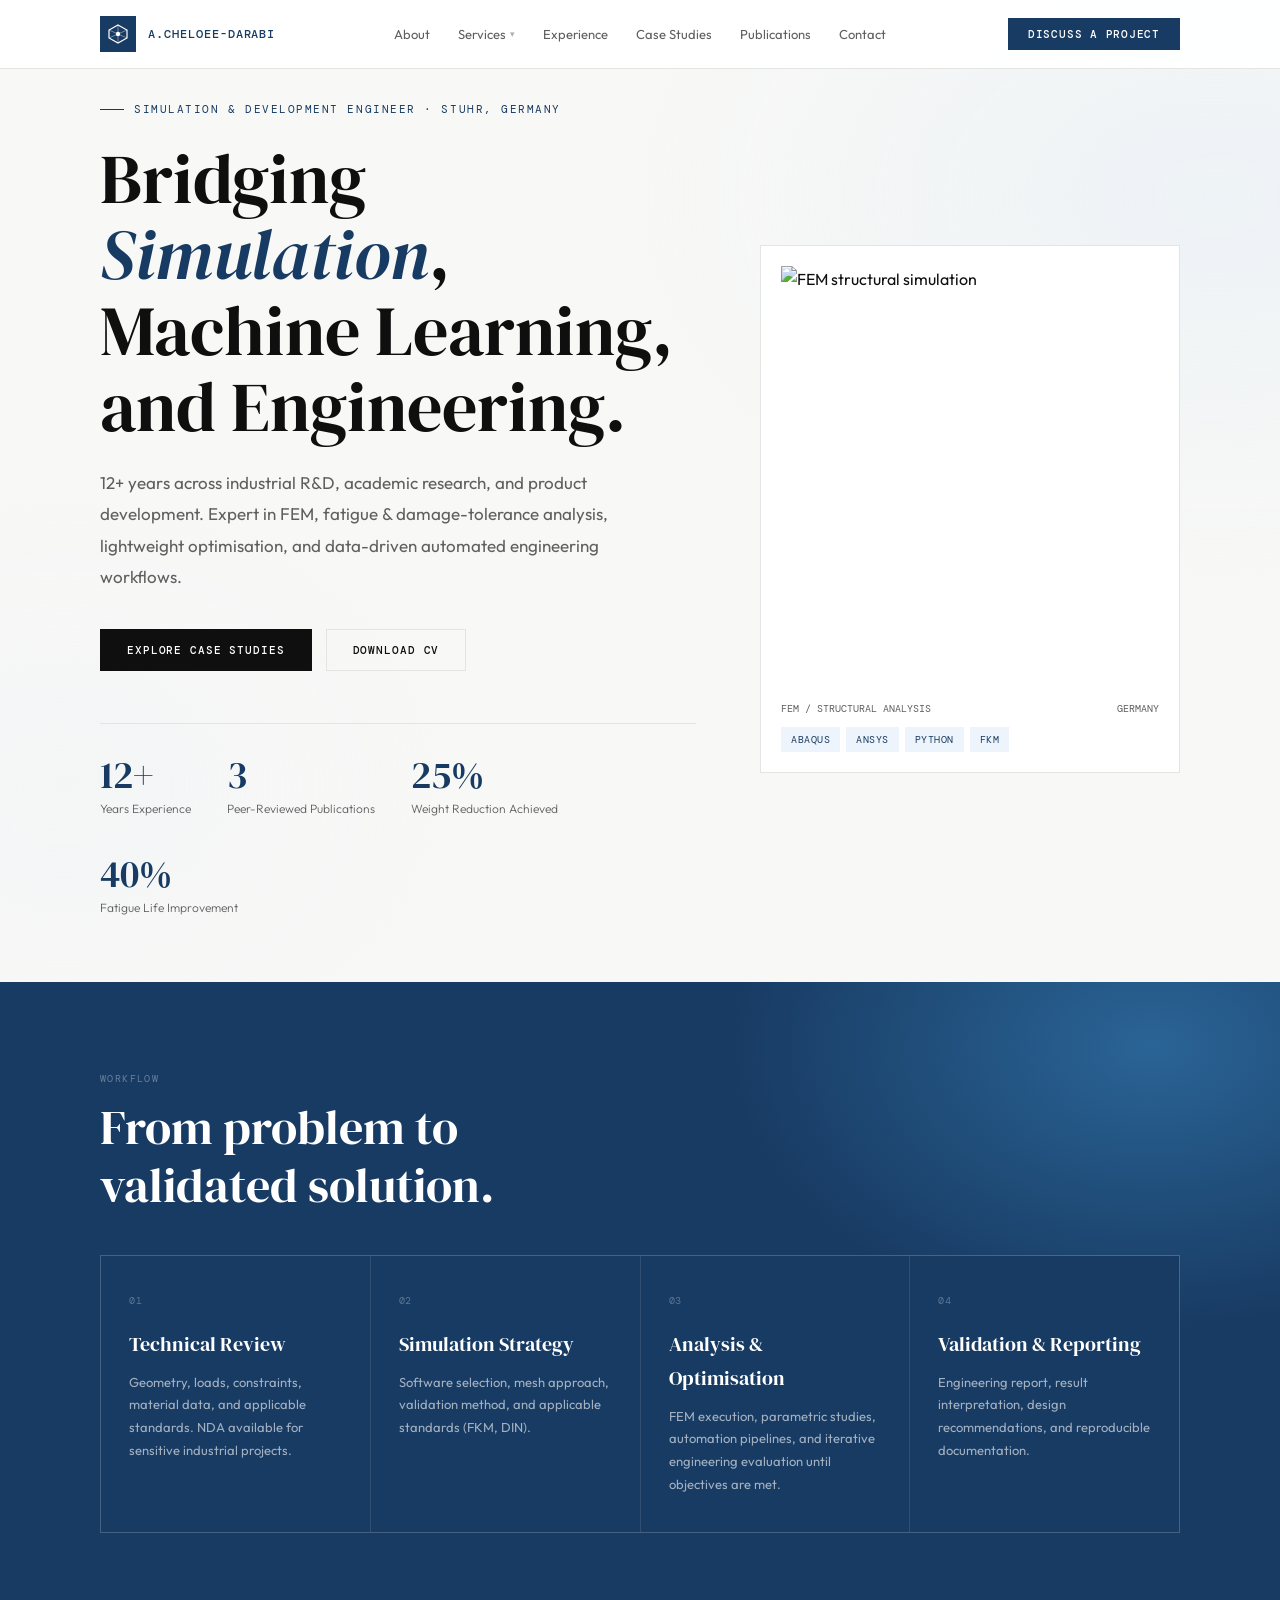
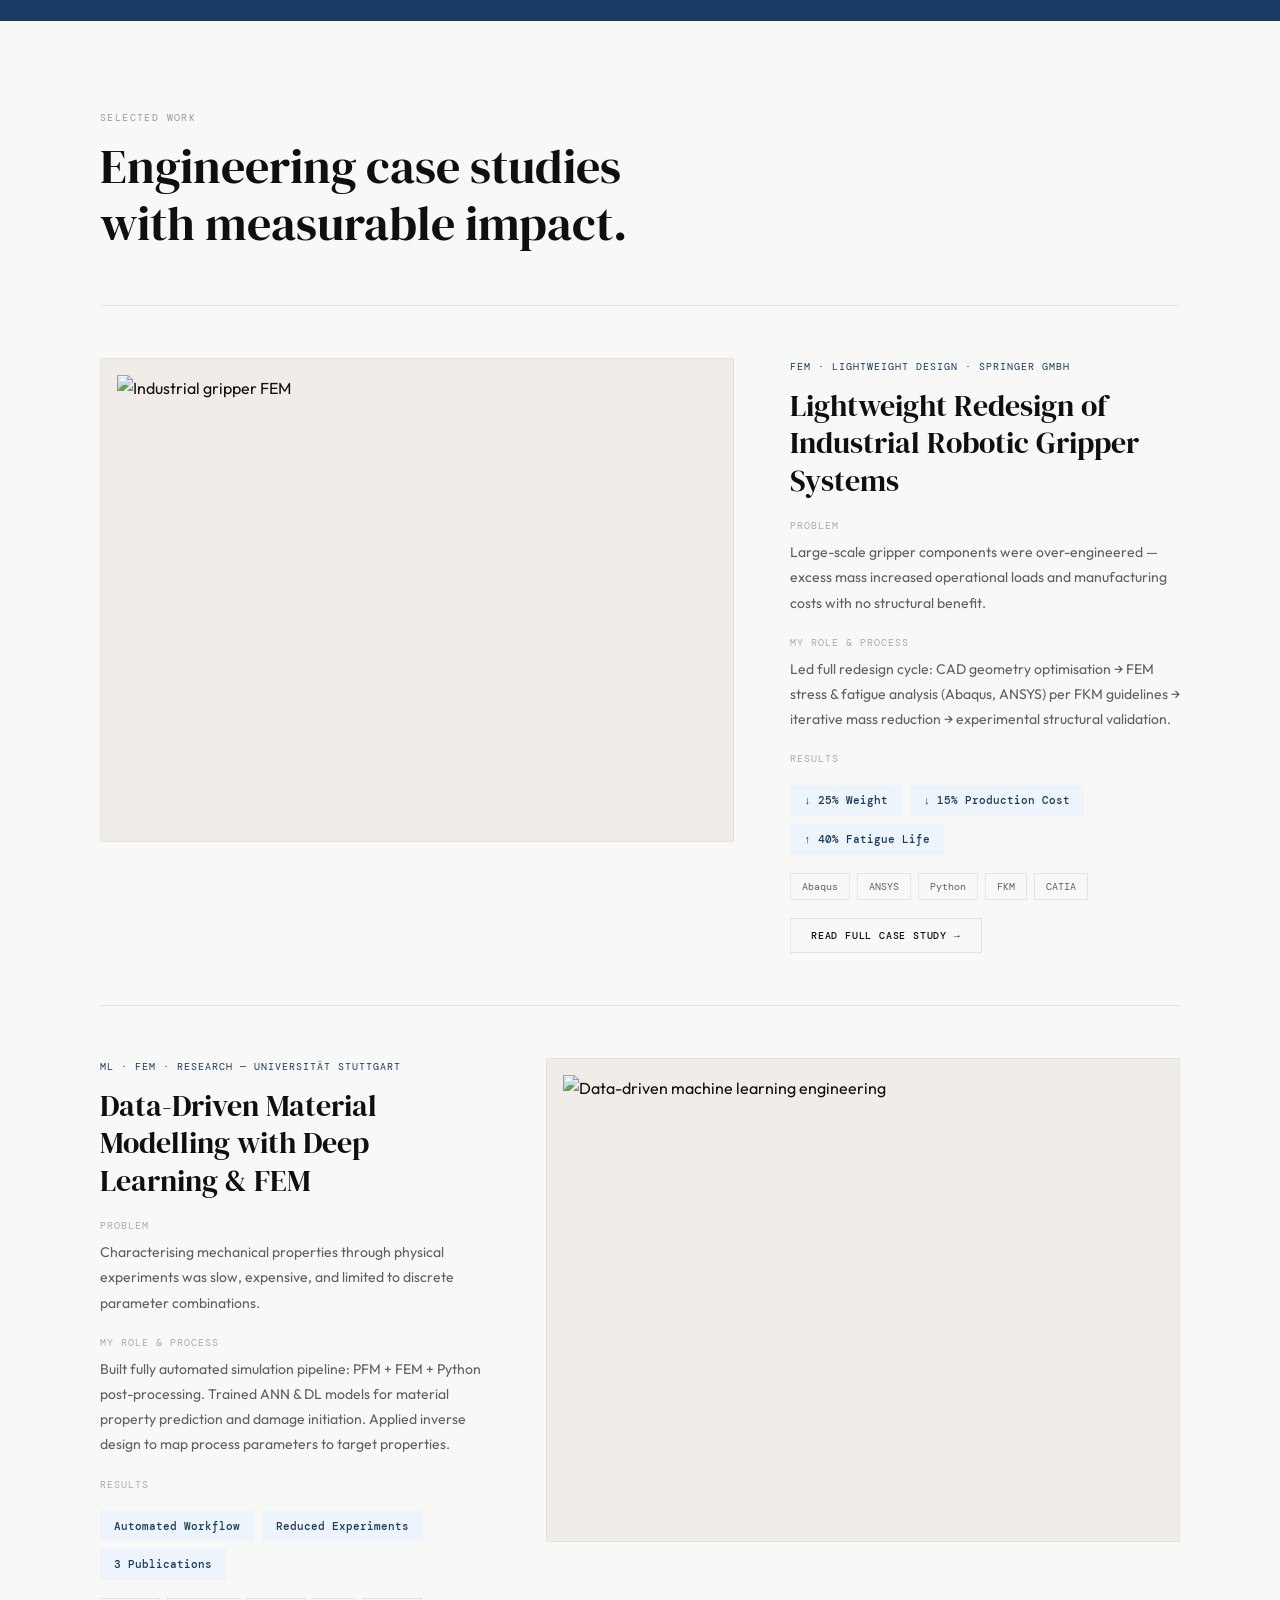
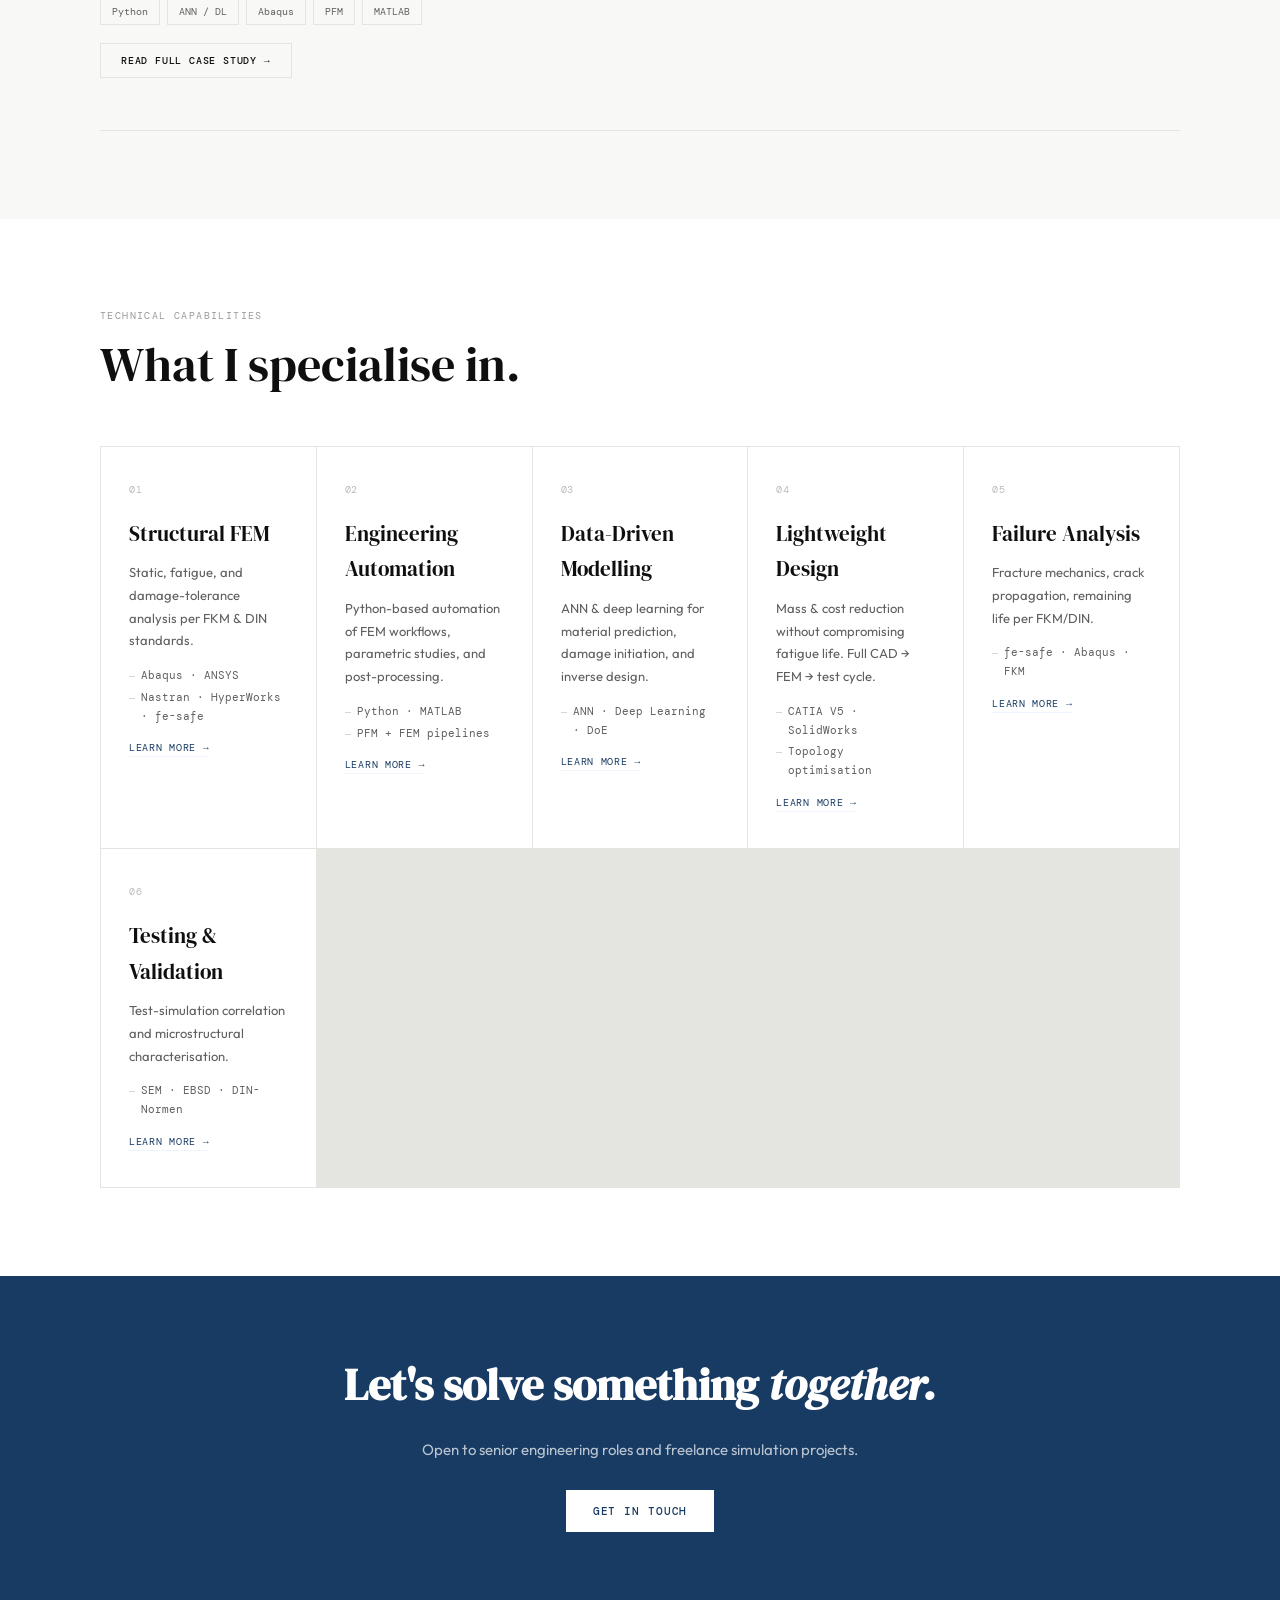
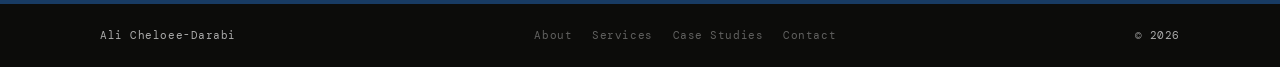
==== index.html @ 393a3190 "index.html" ====
<!DOCTYPE html>
<html lang="en">
<head>
<meta charset="UTF-8"/>
<meta name="viewport" content="width=device-width, initial-scale=1.0"/>
<title>Ali Cheloee-Darabi | Structural Simulation Engineer</title>
<meta name="description" content="Simulation & Development Engineer — FEM, fatigue analysis, data-driven engineering and automation. 12+ years. Based in Stuhr, Germany."/>
<meta property="og:title" content="Ali Cheloee-Darabi | Simulation Engineer"/>
<meta property="og:description" content="FEM · Structural Analysis · Data-Driven Methods · Germany"/>
<meta property="og:type" content="website"/>
<link rel="canonical" href="https://nimble-lamington-0d9eb6.netlify.app/"/>
<link rel="preconnect" href="https://fonts.googleapis.com">
<link href="https://fonts.googleapis.com/css2?family=Outfit:wght@300;400;500;600&family=DM+Serif+Display:ital@0;1&family=DM+Mono:wght@300;400;500&display=swap" rel="stylesheet">
<style>
/* ══════════════════════════════════════════
   ROOT & RESET
══════════════════════════════════════════ */
:root {
  --bg:#f8f8f6; --surface:#fff; --text:#0f0f0f; --muted:#5f5f5f;
  --border:#e4e4e0; --accent:#183b63; --accent2:#2a6496;
  --accent-light:#eef4fb; --warm:#f0ede8;
  --sans:'Outfit',sans-serif; --serif:'DM Serif Display',serif; --mono:'DM Mono',monospace;
  --max:1080px;
}
*,*::before,*::after{margin:0;padding:0;box-sizing:border-box;}
html{scroll-behavior:smooth;}
body{font-family:var(--sans);background:var(--bg);color:var(--text);line-height:1.7;overflow-x:hidden;}
img{max-width:100%;display:block;}
a{text-decoration:none;color:inherit;}
::-webkit-scrollbar{width:4px;}
::-webkit-scrollbar-track{background:var(--bg);}
::-webkit-scrollbar-thumb{background:var(--border);}
.wrap{width:min(var(--max),calc(100% - 48px));margin:0 auto;}

/* ══ PAGE SECTIONS (shown/hidden by JS) ══ */
.page{display:none;}
.page.active{display:block;}

/* ══════════════════════════════════════════
   NAV
══════════════════════════════════════════ */
nav{
  position:fixed;top:0;left:0;right:0;z-index:9999;
  background:rgba(255,255,255,0.93);
  backdrop-filter:blur(16px);
  border-bottom:1px solid var(--border);
}
.nav-inner{
  width:min(var(--max),calc(100% - 48px));
  margin:0 auto;height:68px;
  display:flex;align-items:center;justify-content:space-between;
}
.nav-brand{display:flex;align-items:center;gap:12px;cursor:pointer;}
.emblem{width:36px;height:36px;background:var(--accent);display:flex;align-items:center;justify-content:center;flex-shrink:0;transition:.2s;}
.emblem:hover{background:var(--accent2);}
.emblem svg{width:22px;height:22px;}
.logo{font-family:var(--mono);font-size:12px;letter-spacing:.08em;color:var(--accent);font-weight:500;}
.nav-center{position:absolute;left:50%;transform:translateX(-50%);display:flex;align-items:center;gap:28px;list-style:none;}
.nav-center>li>a{font-size:13px;color:var(--muted);transition:.2s;display:flex;align-items:center;gap:4px;cursor:pointer;}
.nav-center>li>a:hover,.nav-center>li>a.active{color:var(--text);}
.nav-center>li>a.active{font-weight:500;}
.chevron{font-size:9px;opacity:.5;transition:.2s;}
.dropdown{position:relative;}
.dropdown:hover .chevron{transform:rotate(180deg);}
.dropdown-menu{
  position:absolute;top:calc(100% + 16px);left:50%;
  transform:translateX(-50%) translateY(8px);
  min-width:270px;background:var(--surface);
  border:1px solid var(--border);
  box-shadow:0 20px 50px rgba(0,0,0,.09);
  padding:8px 0;opacity:0;visibility:hidden;transition:.22s ease;z-index:9999;
}
.dropdown:hover .dropdown-menu{opacity:1;visibility:visible;transform:translateX(-50%) translateY(0);}
.dropdown-menu a{display:block;padding:11px 20px;font-size:13px;color:var(--muted);transition:.15s;cursor:pointer;}
.dropdown-menu a:hover{background:var(--accent-light);color:var(--text);padding-left:26px;}
.dropdown-divider{height:1px;background:var(--border);margin:6px 0;}
.nav-cta{font-family:var(--mono);font-size:11px;font-weight:500;letter-spacing:.07em;text-transform:uppercase;padding:9px 20px;background:var(--accent);color:white;border:none;cursor:pointer;transition:.2s;}
.nav-cta:hover{background:var(--accent2);}

/* ══════════════════════════════════════════
   BUTTONS
══════════════════════════════════════════ */
.btn-solid{font-family:var(--mono);font-size:11px;font-weight:500;letter-spacing:.08em;text-transform:uppercase;padding:13px 26px;background:var(--text);color:white;border:1px solid var(--text);transition:.2s;display:inline-block;cursor:pointer;}
.btn-solid:hover{background:var(--accent);border-color:var(--accent);}
.btn-outline{font-family:var(--mono);font-size:11px;font-weight:500;letter-spacing:.08em;text-transform:uppercase;padding:13px 26px;background:transparent;color:var(--text);border:1px solid var(--border);transition:.2s;display:inline-block;cursor:pointer;}
.btn-outline:hover{border-color:var(--text);}
.btn-accent{font-family:var(--mono);font-size:11px;font-weight:500;letter-spacing:.08em;text-transform:uppercase;padding:13px 26px;background:var(--accent);color:white;border:1px solid var(--accent);transition:.2s;display:inline-block;cursor:pointer;}
.btn-accent:hover{background:var(--accent2);border-color:var(--accent2);}

/* ══════════════════════════════════════════
   SECTION BASE
══════════════════════════════════════════ */
section{padding:88px 0;}
.sec-tag{font-family:var(--mono);font-size:10px;letter-spacing:.14em;text-transform:uppercase;color:#999;margin-bottom:12px;}
.sec-title{font-family:var(--serif);font-size:clamp(30px,4vw,48px);font-weight:400;line-height:1.2;margin-bottom:52px;}

/* ══════════════════════════════════════════
   PAGE HERO (inner pages)
══════════════════════════════════════════ */
.page-hero{
  padding:140px 0 72px;
  background:radial-gradient(ellipse 60% 80% at 95% 10%,#ddeaf766 0%,transparent 60%),var(--bg);
  border-bottom:1px solid var(--border);
}
.page-hero-tag{font-family:var(--mono);font-size:11px;letter-spacing:.14em;text-transform:uppercase;color:var(--accent);display:flex;align-items:center;gap:10px;margin-bottom:18px;}
.page-hero-tag::before{content:'';width:22px;height:1px;background:var(--accent);}
.page-hero h1{font-family:var(--serif);font-size:clamp(38px,5vw,64px);font-weight:400;line-height:1.1;margin-bottom:18px;}
.page-hero h1 em{font-style:italic;color:var(--accent);}
.page-hero-desc{font-size:17px;color:var(--muted);max-width:580px;line-height:1.85;}

/* ══════════════════════════════════════════
   HOME — HERO
══════════════════════════════════════════ */
.hero{
  min-height:100vh;display:flex;align-items:center;padding:100px 0 64px;
  background:radial-gradient(ellipse 70% 60% at 95% 20%,#ddeaf766 0%,transparent 65%),
    radial-gradient(ellipse 50% 50% at 5% 80%,#e8f0f844 0%,transparent 60%),var(--bg);
}
.hero-grid{display:grid;grid-template-columns:1fr 420px;gap:64px;align-items:center;}
.hero-tag{font-family:var(--mono);font-size:11px;letter-spacing:.14em;text-transform:uppercase;color:var(--accent);display:flex;align-items:center;gap:10px;margin-bottom:22px;}
.hero-tag::before{content:'';width:24px;height:1px;background:var(--accent);}
.hero h1{font-family:var(--serif);font-size:clamp(46px,5.5vw,72px);line-height:1.08;font-weight:400;margin-bottom:22px;}
.hero h1 em{color:var(--accent);font-style:italic;}
.hero-desc{font-size:17px;color:var(--muted);max-width:580px;line-height:1.85;margin-bottom:36px;}
.hero-btns{display:flex;gap:14px;flex-wrap:wrap;margin-bottom:52px;}
.stats-bar{display:flex;gap:36px;flex-wrap:wrap;padding-top:32px;border-top:1px solid var(--border);}
.stat-n{font-family:var(--serif);font-size:38px;line-height:1;color:var(--accent);}
.stat-l{font-size:12px;color:var(--muted);margin-top:5px;font-weight:300;}
.hero-card{background:var(--surface);border:1px solid var(--border);padding:20px;}
.hero-card img{width:100%;aspect-ratio:1;object-fit:cover;}
.hero-card-footer{padding:14px 0 0;font-family:var(--mono);font-size:10px;color:var(--muted);display:flex;justify-content:space-between;}
.hero-chips{display:flex;gap:6px;flex-wrap:wrap;margin-top:10px;}
.chip{font-family:var(--mono);font-size:10px;letter-spacing:.05em;padding:4px 10px;background:var(--accent-light);color:var(--accent);text-transform:uppercase;}

/* ══════════════════════════════════════════
   WORKFLOW
══════════════════════════════════════════ */
.workflow-section{background:var(--accent);background-image:radial-gradient(ellipse 60% 80% at 90% 10%,#2a6496 0%,transparent 55%);}
.workflow-section .sec-tag{color:rgba(255,255,255,.35);}
.workflow-section .sec-title{color:white;margin-bottom:40px;}
.workflow-grid{display:grid;grid-template-columns:repeat(auto-fit,minmax(220px,1fr));gap:1px;background:rgba(255,255,255,.1);border:1px solid rgba(255,255,255,.1);}
.wf-item{background:var(--accent);padding:36px 28px;}
.wf-n{font-family:var(--mono);font-size:10px;color:rgba(255,255,255,.3);margin-bottom:18px;letter-spacing:.06em;}
.wf-name{font-family:var(--serif);font-size:20px;color:white;font-weight:400;margin-bottom:10px;}
.wf-txt{font-size:13px;color:rgba(255,255,255,.6);line-height:1.75;}

/* ══════════════════════════════════════════
   CASE STUDIES
══════════════════════════════════════════ */
.case-study{display:grid;grid-template-columns:.9fr 1.1fr;gap:56px;align-items:start;padding:52px 0;border-top:1px solid var(--border);}
.case-study:last-child{border-bottom:1px solid var(--border);}
.case-study.rev{grid-template-columns:1.1fr .9fr;}
.case-study.rev .case-img{order:2;}
.case-study.rev .case-body{order:1;}
.case-img{background:var(--warm);border:1px solid var(--border);padding:16px;}
.case-img img{width:100%;aspect-ratio:4/3;object-fit:cover;}
.case-cat{font-family:var(--mono);font-size:10px;letter-spacing:.1em;text-transform:uppercase;color:var(--accent);margin-bottom:12px;}
.case-title{font-family:var(--serif);font-size:clamp(22px,2.5vw,30px);font-weight:400;line-height:1.25;margin-bottom:18px;}
.case-lbl{font-family:var(--mono);font-size:10px;letter-spacing:.1em;text-transform:uppercase;color:#aaa;margin-bottom:6px;margin-top:18px;}
.case-p{font-size:14px;color:var(--muted);line-height:1.8;}
.results{display:flex;gap:8px;flex-wrap:wrap;margin:18px 0;}
.res{font-family:var(--mono);font-size:11px;font-weight:500;padding:6px 14px;background:var(--accent-light);color:var(--accent);}
.techs{display:flex;gap:7px;flex-wrap:wrap;margin-bottom:18px;}
.tch{font-family:var(--mono);font-size:10px;padding:4px 11px;border:1px solid var(--border);color:var(--muted);}

/* ══════════════════════════════════════════
   EXPERTISE GRID
══════════════════════════════════════════ */
.exp-grid{display:grid;grid-template-columns:repeat(auto-fit,minmax(200px,1fr));gap:1px;background:var(--border);border:1px solid var(--border);}
.exp-card{background:var(--surface);padding:34px 28px;transition:.25s;cursor:default;}
.exp-card:hover{background:var(--bg);}
.exp-n{font-family:var(--mono);font-size:10px;color:#bbb;margin-bottom:18px;letter-spacing:.06em;}
.exp-name{font-family:var(--serif);font-size:21px;font-weight:400;margin-bottom:10px;}
.exp-txt{font-size:13px;color:var(--muted);line-height:1.75;margin-bottom:14px;}
.exp-tools{display:flex;flex-direction:column;gap:3px;}
.exp-t{font-family:var(--mono);font-size:11px;color:var(--muted);padding-left:12px;position:relative;}
.exp-t::before{content:'—';position:absolute;left:0;color:#ccc;font-size:10px;top:2px;}
.exp-query{margin-top:16px;display:inline-block;font-family:var(--mono);font-size:10px;letter-spacing:.07em;text-transform:uppercase;color:var(--accent);border:none;border-bottom:1px solid var(--accent-light);padding-bottom:2px;background:none;cursor:pointer;transition:.2s;}
.exp-query:hover{border-bottom-color:var(--accent);}

/* ══════════════════════════════════════════
   EXPERIENCE (career)
══════════════════════════════════════════ */
.career-list{display:flex;flex-direction:column;}
.career-row{display:grid;grid-template-columns:170px 1fr;gap:36px;padding:32px 0;border-top:1px solid var(--border);}
.career-row:last-child{border-bottom:1px solid var(--border);}
.career-period{font-family:var(--mono);font-size:11px;color:var(--muted);padding-top:3px;font-weight:300;}
.career-co{font-family:var(--mono);font-size:10px;color:var(--accent);text-transform:uppercase;letter-spacing:.06em;margin-bottom:5px;}
.career-role{font-family:var(--serif);font-size:21px;font-weight:400;margin-bottom:12px;}
.career-ul{list-style:none;display:flex;flex-direction:column;gap:6px;}
.career-ul li{font-size:13px;color:var(--muted);padding-left:16px;position:relative;line-height:1.65;}
.career-ul li::before{content:'—';position:absolute;left:0;color:#ccc;top:2px;font-size:10px;}

/* ══════════════════════════════════════════
   PUBLICATIONS
══════════════════════════════════════════ */
.pub-list{display:flex;flex-direction:column;}
.pub-row{display:grid;grid-template-columns:52px 1fr 80px;gap:24px;padding:24px 0;border-top:1px solid var(--border);align-items:start;}
.pub-row:last-child{border-bottom:1px solid var(--border);}
.pub-yr{font-family:var(--mono);font-size:11px;color:#bbb;padding-top:2px;}
.pub-jnl{font-family:var(--mono);font-size:10px;color:var(--accent);text-transform:uppercase;letter-spacing:.07em;margin-bottom:5px;}
.pub-ttl{font-size:15px;font-weight:500;margin-bottom:5px;line-height:1.45;}
.pub-doi{font-family:var(--mono);font-size:11px;color:var(--muted);transition:.2s;}
.pub-doi:hover{color:var(--accent);}
.pub-badge{font-family:var(--mono);font-size:10px;background:var(--accent-light);color:var(--accent);padding:4px 10px;text-align:center;align-self:flex-start;}

/* ══════════════════════════════════════════
   SERVICES (overview cards)
══════════════════════════════════════════ */
.services-grid{display:grid;grid-template-columns:repeat(auto-fit,minmax(260px,1fr));gap:1px;background:var(--border);border:1px solid var(--border);}
.svc-card{background:var(--surface);padding:36px 28px;transition:.25s;cursor:pointer;}
.svc-card:hover{background:var(--bg);transform:translateY(-2px);}
.svc-n{font-family:var(--mono);font-size:10px;color:#bbb;margin-bottom:18px;letter-spacing:.06em;}
.svc-icon{width:44px;height:44px;border:1px solid var(--border);display:flex;align-items:center;justify-content:center;margin-bottom:18px;}
.svc-icon svg{width:22px;height:22px;stroke:var(--accent);fill:none;stroke-width:1.5;}
.svc-name{font-family:var(--serif);font-size:22px;font-weight:400;margin-bottom:10px;}
.svc-txt{font-size:13px;color:var(--muted);line-height:1.8;margin-bottom:18px;}
.svc-link{font-family:var(--mono);font-size:10px;text-transform:uppercase;letter-spacing:.07em;color:var(--accent);display:inline-flex;align-items:center;gap:6px;}

/* ══════════════════════════════════════════
   ABOUT
══════════════════════════════════════════ */
.about-grid{display:grid;grid-template-columns:1fr 1fr;gap:64px;align-items:start;}
.about-txt{font-size:16px;color:var(--muted);line-height:1.9;}
.about-txt p+p{margin-top:1.4rem;}
.about-specs{border-top:1px solid var(--border);margin-top:2rem;}
.about-spec{display:flex;justify-content:space-between;padding:.9rem 0;border-bottom:1px solid var(--border);}
.about-spec-l{font-size:12px;color:var(--muted);font-weight:300;}
.about-spec-v{font-family:var(--mono);font-size:12px;color:var(--text);text-align:right;}

/* ══════════════════════════════════════════
   CONTACT PAGE + CHAT
══════════════════════════════════════════ */
.contact-grid{display:grid;grid-template-columns:1fr 1fr;gap:64px;align-items:start;}
.contact-tagline{font-family:var(--serif);font-size:clamp(26px,3.5vw,40px);line-height:1.25;margin:14px 0 16px;}
.contact-tagline em{font-style:italic;color:var(--accent);}
.contact-txt{font-size:15px;color:var(--muted);line-height:1.8;margin-bottom:28px;}
.contact-cards{display:flex;flex-direction:column;gap:9px;}
.ccard{display:flex;justify-content:space-between;align-items:center;padding:14px 16px;border:1px solid var(--border);transition:.2s;color:var(--text);cursor:pointer;}
.ccard:hover{border-color:var(--text);}
.ccard-lbl{font-family:var(--mono);font-size:10px;text-transform:uppercase;letter-spacing:.08em;color:var(--muted);margin-bottom:2px;}
.ccard-val{font-size:14px;font-weight:500;}
.ccard-arrow{color:var(--muted);font-size:14px;}
/* Chat */
.chat-box{background:var(--surface);border:1px solid var(--border);display:flex;flex-direction:column;height:480px;}
.chat-header{padding:14px 18px;border-bottom:1px solid var(--border);display:flex;align-items:center;gap:10px;}
.chat-dot{width:8px;height:8px;border-radius:50%;background:#4ade80;flex-shrink:0;}
.chat-hname{font-family:var(--mono);font-size:12px;color:var(--accent);font-weight:500;}
.chat-hstatus{font-family:var(--mono);font-size:10px;color:#aaa;margin-left:auto;}
.chat-messages{flex:1;overflow-y:auto;padding:16px;display:flex;flex-direction:column;gap:10px;}
.chat-messages::-webkit-scrollbar{width:3px;}
.chat-messages::-webkit-scrollbar-thumb{background:var(--border);}
.msg{max-width:82%;font-size:13px;line-height:1.65;padding:10px 14px;}
.msg.bot{background:var(--accent-light);color:var(--text);align-self:flex-start;border-radius:0 8px 8px 8px;}
.msg.user{background:var(--accent);color:white;align-self:flex-end;border-radius:8px 0 8px 8px;}
.msg-time{font-family:var(--mono);font-size:9px;color:#bbb;margin-top:4px;}
.chat-typing{display:none;align-items:center;gap:4px;padding:10px 14px;align-self:flex-start;}
.chat-typing.show{display:flex;}
.dot-anim{width:6px;height:6px;border-radius:50%;background:var(--muted);animation:bounce .9s infinite;}
.dot-anim:nth-child(2){animation-delay:.15s;}
.dot-anim:nth-child(3){animation-delay:.3s;}
@keyframes bounce{0%,60%,100%{transform:translateY(0)}30%{transform:translateY(-5px)}}
.chat-quick{padding:10px 16px;border-top:1px solid var(--border);display:flex;gap:6px;flex-wrap:wrap;}
.quick-btn{font-family:var(--mono);font-size:10px;padding:5px 12px;background:var(--accent-light);color:var(--accent);border:none;cursor:pointer;transition:.2s;letter-spacing:.04em;}
.quick-btn:hover{background:var(--accent);color:white;}
.chat-input-row{display:flex;border-top:1px solid var(--border);}
.chat-input{flex:1;padding:13px 16px;border:none;outline:none;font-family:var(--sans);font-size:14px;background:transparent;color:var(--text);}
.chat-send{padding:0 18px;background:var(--accent);color:white;border:none;cursor:pointer;font-family:var(--mono);font-size:11px;letter-spacing:.06em;text-transform:uppercase;transition:.2s;}
.chat-send:hover{background:var(--accent2);}

/* ══════════════════════════════════════════
   CONTACT STRIP
══════════════════════════════════════════ */
.contact-strip{background:var(--accent);padding:72px 0;text-align:center;}
.contact-strip h2{font-family:var(--serif);font-size:clamp(28px,4vw,44px);color:white;margin-bottom:14px;}
.contact-strip h2 em{font-style:italic;}
.contact-strip p{font-size:15px;color:rgba(255,255,255,.7);margin-bottom:28px;}

/* ══════════════════════════════════════════
   SERVICE DETAIL PAGE
══════════════════════════════════════════ */
.service-detail-grid{display:grid;grid-template-columns:1fr 1fr;gap:56px;align-items:start;}
.sd-list{list-style:none;display:flex;flex-direction:column;gap:10px;margin-top:12px;}
.sd-list li{font-size:14px;color:var(--muted);padding-left:18px;position:relative;line-height:1.7;}
.sd-list li::before{content:'—';position:absolute;left:0;color:#ccc;font-size:10px;top:3px;}
.sd-sidebar{background:var(--surface);border:1px solid var(--border);padding:28px;}
.sd-sidebar h4{font-family:var(--serif);font-size:20px;margin-bottom:16px;}
.sd-tools{display:flex;flex-direction:column;gap:8px;}
.sd-tool{font-family:var(--mono);font-size:12px;padding:8px 14px;background:var(--accent-light);color:var(--accent);}

/* ══════════════════════════════════════════
   FOOTER
══════════════════════════════════════════ */
footer{background:#0c0c0a;padding:22px 0;font-family:var(--mono);font-size:11px;letter-spacing:.05em;}
.footer-inner{width:min(var(--max),calc(100% - 48px));margin:0 auto;display:flex;justify-content:space-between;align-items:center;flex-wrap:wrap;gap:8px;color:rgba(255,255,255,.35);}
.footer-inner span{color:rgba(255,255,255,.65);}
.footer-links{display:flex;gap:20px;}
.footer-links a{color:rgba(255,255,255,.35);font-size:11px;transition:.2s;cursor:pointer;}
.footer-links a:hover{color:rgba(255,255,255,.65);}

/* ══════════════════════════════════════════
   ANIMATIONS
══════════════════════════════════════════ */
.fade-up{opacity:0;transform:translateY(20px);transition:opacity .65s ease,transform .65s ease;}
.fade-up.on{opacity:1;transform:none;}

/* ══════════════════════════════════════════
   RESPONSIVE
══════════════════════════════════════════ */
@media(max-width:900px){
  .nav-center{display:none;}
  .hero-grid{grid-template-columns:1fr;}
  .hero-card{display:none;}
  .case-study,.case-study.rev{grid-template-columns:1fr;gap:24px;}
  .case-study.rev .case-img,.case-study.rev .case-body{order:unset;}
  .about-grid,.contact-grid,.service-detail-grid{grid-template-columns:1fr;gap:36px;}
  .career-row{grid-template-columns:1fr;gap:6px;}
  .pub-row{grid-template-columns:1fr;gap:6px;}
  .pub-yr,.pub-badge{display:none;}
  section{padding:60px 0;}
  .wrap{width:calc(100% - 32px);}
  .page-hero{padding:110px 0 52px;}
}
</style>
</head>
<body>

<!-- ══════════════════════════════════════════
     NAV (shared across all pages)
══════════════════════════════════════════ -->
<nav>
  <div class="nav-inner">
    <div class="nav-brand" onclick="showPage('home')">
      <div class="emblem">
        <svg viewBox="0 0 22 22" fill="none">
          <polygon points="11,2 20,7 20,15 11,20 2,15 2,7" stroke="white" stroke-width="1.2" fill="none"/>
          <line x1="11" y1="2" x2="11" y2="20" stroke="white" stroke-width=".8" opacity=".5"/>
          <line x1="2" y1="7" x2="20" y2="15" stroke="white" stroke-width=".8" opacity=".5"/>
          <line x1="20" y1="7" x2="2" y2="15" stroke="white" stroke-width=".8" opacity=".5"/>
          <circle cx="11" cy="11" r="2.2" fill="white"/>
        </svg>
      </div>
      <div class="logo">A.CHELOEE-DARABI</div>
    </div>

    <ul class="nav-center">
      <li><a onclick="showPage('about')" data-page="about">About</a></li>
      <li class="dropdown">
        <a onclick="showPage('services')" data-page="services" class="dropdown-toggle">Services <span class="chevron">▾</span></a>
        <div class="dropdown-menu">
          <a onclick="showPage('svc-modeling')">Modeling & Simulation</a>
          <a onclick="showPage('svc-failure')">Failure Analysis</a>
          <a onclick="showPage('svc-testing')">Mechanical Testing</a>
          <div class="dropdown-divider"></div>
          <a onclick="showPage('svc-data-analysis')">Data Analysis</a>
          <a onclick="showPage('svc-data-generation')">Data Generation & Analysis</a>
          <div class="dropdown-divider"></div>
          <a onclick="showPage('svc-ai')">AI in Simulation</a>
          <a onclick="showPage('svc-software')">Software Development</a>
        </div>
      </li>
      <li><a onclick="showPage('experience')" data-page="experience">Experience</a></li>
      <li><a onclick="showPage('case-studies')" data-page="case-studies">Case Studies</a></li>
      <li><a onclick="showPage('publications')" data-page="publications">Publications</a></li>
      <li><a onclick="showPage('contact')" data-page="contact">Contact</a></li>
    </ul>

    <button class="nav-cta" onclick="showPage('contact')">Discuss a Project</button>
  </div>
</nav>


<!-- ══════════════════════════════════════════
     PAGE: HOME
══════════════════════════════════════════ -->
<div id="page-home" class="page active">

  <!-- HERO -->
  <section class="hero">
    <div class="wrap">
      <div class="hero-grid">
        <div>
          <div class="hero-tag">Simulation & Development Engineer · Stuhr, Germany</div>
          <h1>Bridging <em>Simulation</em>,<br>Machine Learning,<br>and Engineering.</h1>
          <p class="hero-desc">12+ years across industrial R&D, academic research, and product development. Expert in FEM, fatigue & damage-tolerance analysis, lightweight optimisation, and data-driven automated engineering workflows.</p>
          <div class="hero-btns">
            <button class="btn-solid" onclick="showPage('case-studies')">Explore Case Studies</button>
            <button class="btn-outline cv-btn">Download CV</button>
          </div>
          <div class="stats-bar">
            <div><div class="stat-n">12+</div><div class="stat-l">Years Experience</div></div>
            <div><div class="stat-n">3</div><div class="stat-l">Peer-Reviewed Publications</div></div>
            <div><div class="stat-n">25%</div><div class="stat-l">Weight Reduction Achieved</div></div>
            <div><div class="stat-n">40%</div><div class="stat-l">Fatigue Life Improvement</div></div>
          </div>
        </div>
        <div class="hero-card">
          <img src="https://images.unsplash.com/photo-1581092160607-ee22621dd758?q=80&w=900&auto=format&fit=crop" alt="FEM structural simulation" width="420" height="420" loading="eager">
          <div class="hero-card-footer"><span>FEM / STRUCTURAL ANALYSIS</span><span>GERMANY</span></div>
          <div class="hero-chips">
            <span class="chip">Abaqus</span><span class="chip">ANSYS</span><span class="chip">Python</span><span class="chip">FKM</span>
          </div>
        </div>
      </div>
    </div>
  </section>

  <!-- WORKFLOW -->
  <section class="workflow-section">
    <div class="wrap">
      <div class="sec-tag fade-up">Workflow</div>
      <h2 class="sec-title fade-up">From problem to<br>validated solution.</h2>
      <div class="workflow-grid">
        <div class="wf-item fade-up"><div class="wf-n">01</div><div class="wf-name">Technical Review</div><p class="wf-txt">Geometry, loads, constraints, material data, and applicable standards. NDA available for sensitive industrial projects.</p></div>
        <div class="wf-item fade-up" style="transition-delay:.07s"><div class="wf-n">02</div><div class="wf-name">Simulation Strategy</div><p class="wf-txt">Software selection, mesh approach, validation method, and applicable standards (FKM, DIN).</p></div>
        <div class="wf-item fade-up" style="transition-delay:.14s"><div class="wf-n">03</div><div class="wf-name">Analysis & Optimisation</div><p class="wf-txt">FEM execution, parametric studies, automation pipelines, and iterative engineering evaluation until objectives are met.</p></div>
        <div class="wf-item fade-up" style="transition-delay:.21s"><div class="wf-n">04</div><div class="wf-name">Validation & Reporting</div><p class="wf-txt">Engineering report, result interpretation, design recommendations, and reproducible documentation.</p></div>
      </div>
    </div>
  </section>

  <!-- SELECTED WORK -->
  <section style="background:var(--bg);">
    <div class="wrap">
      <div class="sec-tag fade-up">Selected Work</div>
      <h2 class="sec-title fade-up">Engineering case studies<br>with measurable impact.</h2>

      <div class="case-study fade-up">
        <div class="case-img"><img src="https://images.unsplash.com/photo-1537462715879-360eeb61a0ad?q=80&w=900&auto=format&fit=crop" alt="Industrial gripper FEM" width="600" height="450" loading="lazy"></div>
        <div class="case-body">
          <div class="case-cat">FEM · Lightweight Design · Springer GmbH</div>
          <h3 class="case-title">Lightweight Redesign of Industrial Robotic Gripper Systems</h3>
          <div class="case-lbl">Problem</div>
          <p class="case-p">Large-scale gripper components were over-engineered — excess mass increased operational loads and manufacturing costs with no structural benefit.</p>
          <div class="case-lbl">My Role & Process</div>
          <p class="case-p">Led full redesign cycle: CAD geometry optimisation → FEM stress & fatigue analysis (Abaqus, ANSYS) per FKM guidelines → iterative mass reduction → experimental structural validation.</p>
          <div class="case-lbl">Results</div>
          <div class="results"><span class="res">↓ 25% Weight</span><span class="res">↓ 15% Production Cost</span><span class="res">↑ 40% Fatigue Life</span></div>
          <div class="techs"><span class="tch">Abaqus</span><span class="tch">ANSYS</span><span class="tch">Python</span><span class="tch">FKM</span><span class="tch">CATIA</span></div>
          <button class="btn-outline" style="font-size:10px;padding:10px 20px;" onclick="showPage('case-studies')">Read full case study →</button>
        </div>
      </div>

      <div class="case-study rev fade-up">
        <div class="case-body">
          <div class="case-cat">ML · FEM · Research — Universität Stuttgart</div>
          <h3 class="case-title">Data-Driven Material Modelling with Deep Learning & FEM</h3>
          <div class="case-lbl">Problem</div>
          <p class="case-p">Characterising mechanical properties through physical experiments was slow, expensive, and limited to discrete parameter combinations.</p>
          <div class="case-lbl">My Role & Process</div>
          <p class="case-p">Built fully automated simulation pipeline: PFM + FEM + Python post-processing. Trained ANN & DL models for material property prediction and damage initiation. Applied inverse design to map process parameters to target properties.</p>
          <div class="case-lbl">Results</div>
          <div class="results"><span class="res">Automated Workflow</span><span class="res">Reduced Experiments</span><span class="res">3 Publications</span></div>
          <div class="techs"><span class="tch">Python</span><span class="tch">ANN / DL</span><span class="tch">Abaqus</span><span class="tch">PFM</span><span class="tch">MATLAB</span></div>
          <button class="btn-outline" style="font-size:10px;padding:10px 20px;" onclick="showPage('case-studies')">Read full case study →</button>
        </div>
        <div class="case-img"><img src="https://images.unsplash.com/photo-1516321318423-f06f85e504b3?q=80&w=900&auto=format&fit=crop" alt="Data-driven machine learning engineering" width="600" height="450" loading="lazy"></div>
      </div>
    </div>
  </section>

  <!-- EXPERTISE -->
  <section style="background:var(--surface);">
    <div class="wrap">
      <div class="sec-tag fade-up">Technical Capabilities</div>
      <h2 class="sec-title fade-up">What I specialise in.</h2>
      <div class="exp-grid">
        <div class="exp-card fade-up"><div class="exp-n">01</div><div class="exp-name">Structural FEM</div><p class="exp-txt">Static, fatigue, and damage-tolerance analysis per FKM & DIN standards.</p><div class="exp-tools"><span class="exp-t">Abaqus · ANSYS</span><span class="exp-t">Nastran · HyperWorks · fe-safe</span></div><button class="exp-query" onclick="showPage('svc-modeling')">Learn more →</button></div>
        <div class="exp-card fade-up" style="transition-delay:.07s"><div class="exp-n">02</div><div class="exp-name">Engineering Automation</div><p class="exp-txt">Python-based automation of FEM workflows, parametric studies, and post-processing.</p><div class="exp-tools"><span class="exp-t">Python · MATLAB</span><span class="exp-t">PFM + FEM pipelines</span></div><button class="exp-query" onclick="showPage('svc-software')">Learn more →</button></div>
        <div class="exp-card fade-up" style="transition-delay:.14s"><div class="exp-n">03</div><div class="exp-name">Data-Driven Modelling</div><p class="exp-txt">ANN & deep learning for material prediction, damage initiation, and inverse design.</p><div class="exp-tools"><span class="exp-t">ANN · Deep Learning · DoE</span></div><button class="exp-query" onclick="showPage('svc-ai')">Learn more →</button></div>
        <div class="exp-card fade-up" style="transition-delay:.21s"><div class="exp-n">04</div><div class="exp-name">Lightweight Design</div><p class="exp-txt">Mass & cost reduction without compromising fatigue life. Full CAD → FEM → test cycle.</p><div class="exp-tools"><span class="exp-t">CATIA V5 · SolidWorks</span><span class="exp-t">Topology optimisation</span></div><button class="exp-query" onclick="showPage('svc-modeling')">Learn more →</button></div>
        <div class="exp-card fade-up" style="transition-delay:.28s"><div class="exp-n">05</div><div class="exp-name">Failure Analysis</div><p class="exp-txt">Fracture mechanics, crack propagation, remaining life per FKM/DIN.</p><div class="exp-tools"><span class="exp-t">fe-safe · Abaqus · FKM</span></div><button class="exp-query" onclick="showPage('svc-failure')">Learn more →</button></div>
        <div class="exp-card fade-up" style="transition-delay:.35s"><div class="exp-n">06</div><div class="exp-name">Testing & Validation</div><p class="exp-txt">Test-simulation correlation and microstructural characterisation.</p><div class="exp-tools"><span class="exp-t">SEM · EBSD · DIN-Normen</span></div><button class="exp-query" onclick="showPage('svc-testing')">Learn more →</button></div>
      </div>
    </div>
  </section>

  <!-- CONTACT STRIP -->
  <div class="contact-strip">
    <h2>Let's solve something <em>together.</em></h2>
    <p>Open to senior engineering roles and freelance simulation projects.</p>
    <button class="btn-solid" onclick="showPage('contact')" style="border-color:white;background:white;color:var(--accent);">Get in Touch</button>
  </div>

  <footer><div class="footer-inner"><span>Ali Cheloee-Darabi</span><div class="footer-links"><a onclick="showPage('about')">About</a><a onclick="showPage('services')">Services</a><a onclick="showPage('case-studies')">Case Studies</a><a onclick="showPage('contact')">Contact</a></div><span>© 2026</span></div></footer>
</div>


<!-- ══════════════════════════════════════════
     PAGE: ABOUT
══════════════════════════════════════════ -->
<div id="page-about" class="page">
  <div class="page-hero">
    <div class="wrap">
      <div class="page-hero-tag">About</div>
      <h1>The engineer<br>behind the <em>work.</em></h1>
      <p class="page-hero-desc">Simulation & Development Engineer with 12+ years across industrial R&D, academic research, and product development. Based in Stuhr, Germany.</p>
    </div>
  </div>
  <section style="background:var(--surface);">
    <div class="wrap">
      <div class="about-grid">
        <div class="about-txt fade-up">
          <p>I'm a simulation and development engineer with over 12 years of experience in structural mechanics, fatigue analysis, and data-driven engineering. My career spans fracture mechanics laboratories in Tehran, research at Universität Stuttgart, and industrial engineering at Springer GmbH in Germany.</p>
          <p>What drives me is the intersection of rigorous simulation and real engineering impact — whether that's cutting component weight by 25%, extending fatigue life by 40%, or building machine learning pipelines that significantly reduce physical testing requirements.</p>
          <p>I approach every project from design concept through to validated results. My work combines deep technical expertise in FEM (Abaqus, ANSYS, Nastran) with modern data science tools (Python, ANN, deep learning) to deliver engineering solutions that are both rigorous and efficient.</p>
          <p>Currently open to senior engineering roles in structural simulation, R&D, or product development — as well as selected freelance simulation and modelling projects.</p>
          <div style="margin-top:28px;display:flex;gap:14px;flex-wrap:wrap;">
            <button class="btn-solid" onclick="showPage('case-studies')">View Case Studies</button>
            <button class="btn-outline cv-btn">Download CV</button>
          </div>
        </div>
        <div class="fade-up" style="transition-delay:.1s">
          <div class="about-specs">
            <div class="about-spec"><span class="about-spec-l">Current Role</span><span class="about-spec-v">Calculation Engineer · Springer GmbH</span></div>
            <div class="about-spec"><span class="about-spec-l">Location</span><span class="about-spec-v">Stuhr, Germany</span></div>
            <div class="about-spec"><span class="about-spec-l">Education</span><span class="about-spec-v">PhD cand. · M.Sc. · B.Sc. Mechanical Engineering</span></div>
            <div class="about-spec"><span class="about-spec-l">PhD Focus</span><span class="about-spec-v">Data-Driven Material Modeling · FEM · ML</span></div>
            <div class="about-spec"><span class="about-spec-l">Core Tools</span><span class="about-spec-v">Abaqus · ANSYS · Python · CATIA</span></div>
            <div class="about-spec"><span class="about-spec-l">Standards</span><span class="about-spec-v">FKM-Richtlinie · DIN-Normen</span></div>
            <div class="about-spec"><span class="about-spec-l">Languages</span><span class="about-spec-v">Persian (native) · English C1 · German B2</span></div>
            <div class="about-spec"><span class="about-spec-l">Publications</span><span class="about-spec-v">3 peer-reviewed journals</span></div>
            <div class="about-spec"><span class="about-spec-l">Availability</span><span class="about-spec-v">Open to offers · Freelance available</span></div>
          </div>
        </div>
      </div>
    </div>
  </section>
  <div class="contact-strip"><h2>Interested in working <em>together?</em></h2><p>Let's have a technical discussion — no commitment required.</p><button class="btn-solid" onclick="showPage('contact')" style="border-color:white;background:white;color:var(--accent);">Get in Touch</button></div>
  <footer><div class="footer-inner"><span>Ali Cheloee-Darabi</span><div class="footer-links"><a onclick="showPage('home')">Home</a><a onclick="showPage('services')">Services</a><a onclick="showPage('contact')">Contact</a></div><span>© 2026</span></div></footer>
</div>


<!-- ══════════════════════════════════════════
     PAGE: SERVICES OVERVIEW
══════════════════════════════════════════ -->
<div id="page-services" class="page">
  <div class="page-hero">
    <div class="wrap">
      <div class="page-hero-tag">Services</div>
      <h1>What I can do<br>for <em>you.</em></h1>
      <p class="page-hero-desc">From structural simulation and failure analysis to AI-driven modelling and software automation — end-to-end engineering solutions.</p>
    </div>
  </div>
  <section style="background:var(--surface);">
    <div class="wrap">
      <div class="services-grid">
        <div class="svc-card fade-up" onclick="showPage('svc-modeling')">
          <div class="svc-n">01</div>
          <div class="svc-icon"><svg viewBox="0 0 24 24"><path d="M12 2L2 7l10 5 10-5-10-5z"/><path d="M2 17l10 5 10-5"/><path d="M2 12l10 5 10-5"/></svg></div>
          <div class="svc-name">Modeling & Simulation</div>
          <p class="svc-txt">FEM simulation, structural analysis, topology optimisation and engineering validation per FKM & DIN standards.</p>
          <span class="svc-link">Explore service →</span>
        </div>
        <div class="svc-card fade-up" style="transition-delay:.07s" onclick="showPage('svc-failure')">
          <div class="svc-n">02</div>
          <div class="svc-icon"><svg viewBox="0 0 24 24"><circle cx="12" cy="12" r="9"/><path d="M12 8v4l3 3"/></svg></div>
          <div class="svc-name">Failure Analysis</div>
          <p class="svc-txt">Fatigue assessment, crack analysis, fracture mechanics and damage tolerance for safety-critical components.</p>
          <span class="svc-link">Explore service →</span>
        </div>
        <div class="svc-card fade-up" style="transition-delay:.14s" onclick="showPage('svc-testing')">
          <div class="svc-n">03</div>
          <div class="svc-icon"><svg viewBox="0 0 24 24"><rect x="3" y="3" width="7" height="7"/><rect x="14" y="3" width="7" height="7"/><rect x="3" y="14" width="7" height="7"/></svg></div>
          <div class="svc-name">Mechanical Testing</div>
          <p class="svc-txt">Experimental validation, material testing, SEM/EBSD microanalysis and test-simulation correlation.</p>
          <span class="svc-link">Explore service →</span>
        </div>
        <div class="svc-card fade-up" style="transition-delay:.21s" onclick="showPage('svc-data-analysis')">
          <div class="svc-n">04</div>
          <div class="svc-icon"><svg viewBox="0 0 24 24"><polyline points="22 12 18 12 15 21 9 3 6 12 2 12"/></svg></div>
          <div class="svc-name">Data Analysis</div>
          <p class="svc-txt">Processing engineering datasets, statistical analysis, parametric studies and structured reporting.</p>
          <span class="svc-link">Explore service →</span>
        </div>
        <div class="svc-card fade-up" style="transition-delay:.28s" onclick="showPage('svc-data-generation')">
          <div class="svc-n">05</div>
          <div class="svc-icon"><svg viewBox="0 0 24 24"><ellipse cx="12" cy="5" rx="9" ry="3"/><path d="M21 12c0 1.66-4 3-9 3s-9-1.34-9-3"/><path d="M3 5v14c0 1.66 4 3 9 3s9-1.34 9-3V5"/></svg></div>
          <div class="svc-name">Data Generation & Analysis</div>
          <p class="svc-txt">Automated simulation-based data generation for training ML models and Design of Experiments (DoE).</p>
          <span class="svc-link">Explore service →</span>
        </div>
        <div class="svc-card fade-up" style="transition-delay:.35s" onclick="showPage('svc-ai')">
          <div class="svc-n">06</div>
          <div class="svc-icon"><svg viewBox="0 0 24 24"><path d="M12 2a10 10 0 1 0 0 20 10 10 0 0 0 0-20z"/><path d="M12 8v4l3 3"/></svg></div>
          <div class="svc-name">AI in Simulation</div>
          <p class="svc-txt">Deep learning and ANN models integrated into FEM workflows for property prediction and inverse design.</p>
          <span class="svc-link">Explore service →</span>
        </div>
        <div class="svc-card fade-up" style="transition-delay:.42s" onclick="showPage('svc-software')">
          <div class="svc-n">07</div>
          <div class="svc-icon"><svg viewBox="0 0 24 24"><polyline points="16 18 22 12 16 6"/><polyline points="8 6 2 12 8 18"/></svg></div>
          <div class="svc-name">Software Development</div>
          <p class="svc-txt">Python automation, simulation pipelines, post-processing tools and engineering dashboards.</p>
          <span class="svc-link">Explore service →</span>
        </div>
      </div>
    </div>
  </section>
  <div class="contact-strip"><h2>Ready to start a <em>project?</em></h2><p>Let's discuss scope, timeline, and approach.</p><button class="btn-solid" onclick="showPage('contact')" style="border-color:white;background:white;color:var(--accent);">Get in Touch</button></div>
  <footer><div class="footer-inner"><span>Ali Cheloee-Darabi</span><div class="footer-links"><a onclick="showPage('home')">Home</a><a onclick="showPage('case-studies')">Case Studies</a><a onclick="showPage('contact')">Contact</a></div><span>© 2026</span></div></footer>
</div>


<!-- ══ SERVICE DETAIL PAGES (one template each) ══ -->

<!-- Modeling & Simulation -->
<div id="page-svc-modeling" class="page">
  <div class="page-hero"><div class="wrap"><div class="page-hero-tag">Services · 01</div><h1>Modeling &<br><em>Simulation</em></h1><p class="page-hero-desc">FEM-based structural analysis, topology optimisation and engineering validation for industrial and safety-critical components.</p></div></div>
  <section style="background:var(--surface);"><div class="wrap"><div class="service-detail-grid fade-up">
    <div>
      <div class="sec-tag">What's included</div>
      <h2 class="sec-title" style="margin-bottom:24px;">Structural FEM analysis<br>from concept to report.</h2>
      <ul class="sd-list">
        <li>Static and quasi-static structural analysis</li>
        <li>Fatigue and cyclic loading simulation</li>
        <li>Thermal and thermo-mechanical analysis</li>
        <li>Topology and parametric optimisation</li>
        <li>Lightweight design — mass & cost reduction</li>
        <li>Full development cycle: CAD → FEM → prototyping → testing</li>
        <li>Technical report with design recommendations</li>
        <li>NDA available for confidential industrial projects</li>
      </ul>
      <div style="margin-top:32px;display:flex;gap:14px;flex-wrap:wrap;">
        <button class="btn-solid" onclick="openChat('I need Modeling & Simulation services')">Request a Quote</button>
        <button class="btn-outline" onclick="showPage('case-studies')">View Case Studies</button>
      </div>
    </div>
    <div class="sd-sidebar">
      <h4>Tools & Software</h4>
      <div class="sd-tools">
        <div class="sd-tool">Abaqus</div><div class="sd-tool">ANSYS Mechanical</div>
        <div class="sd-tool">Nastran / Patran</div><div class="sd-tool">HyperWorks</div>
        <div class="sd-tool">LS-DYNA</div><div class="sd-tool">CATIA V5</div><div class="sd-tool">SolidWorks</div>
      </div>
      <div style="margin-top:24px;padding-top:20px;border-top:1px solid var(--border);">
        <div class="sec-tag" style="margin-bottom:10px;">Standards</div>
        <div class="sd-tools"><div class="sd-tool">FKM-Richtlinie</div><div class="sd-tool">DIN-Normen</div></div>
      </div>
    </div>
  </div></div></section>
  <div class="contact-strip"><h2>Need a simulation <em>quote?</em></h2><p>Describe your project and I'll respond within 24 hours.</p><button class="btn-solid" onclick="showPage('contact')" style="border-color:white;background:white;color:var(--accent);">Get in Touch</button></div>
  <footer><div class="footer-inner"><span>Ali Cheloee-Darabi</span><div class="footer-links"><a onclick="showPage('services')">All Services</a><a onclick="showPage('contact')">Contact</a></div><span>© 2026</span></div></footer>
</div>

<!-- Failure Analysis -->
<div id="page-svc-failure" class="page">
  <div class="page-hero"><div class="wrap"><div class="page-hero-tag">Services · 02</div><h1>Failure<br><em>Analysis</em></h1><p class="page-hero-desc">Fatigue assessment, fracture mechanics, and damage-tolerance analysis for safety-critical components per FKM and DIN standards.</p></div></div>
  <section style="background:var(--surface);"><div class="wrap"><div class="service-detail-grid fade-up">
    <div>
      <div class="sec-tag">What's included</div>
      <h2 class="sec-title" style="margin-bottom:24px;">From crack initiation<br>to life assessment.</h2>
      <ul class="sd-list">
        <li>Fatigue life calculation per FKM-Richtlinie</li>
        <li>Damage-tolerance and crack propagation analysis</li>
        <li>Identification of critical failure zones in FEM</li>
        <li>Fracture mechanics modelling (LEFM / EPFM)</li>
        <li>Remaining service life estimation</li>
        <li>Test-simulation correlation and experimental validation</li>
        <li>Failure root-cause investigation</li>
        <li>Engineering report with recommendations</li>
      </ul>
      <div style="margin-top:32px;display:flex;gap:14px;flex-wrap:wrap;">
        <button class="btn-solid" onclick="openChat('I need Failure Analysis services')">Request a Quote</button>
        <button class="btn-outline" onclick="showPage('case-studies')">View Case Studies</button>
      </div>
    </div>
    <div class="sd-sidebar">
      <h4>Tools & Software</h4>
      <div class="sd-tools"><div class="sd-tool">Abaqus</div><div class="sd-tool">ANSYS</div><div class="sd-tool">fe-safe</div><div class="sd-tool">HyperWorks</div></div>
      <div style="margin-top:24px;padding-top:20px;border-top:1px solid var(--border);"><div class="sec-tag" style="margin-bottom:10px;">Standards</div><div class="sd-tools"><div class="sd-tool">FKM-Richtlinie</div><div class="sd-tool">DIN-Normen</div></div></div>
    </div>
  </div></div></section>
  <div class="contact-strip"><h2>Have a failure <em>to investigate?</em></h2><p>Get in touch with your component details and I'll respond promptly.</p><button class="btn-solid" onclick="showPage('contact')" style="border-color:white;background:white;color:var(--accent);">Get in Touch</button></div>
  <footer><div class="footer-inner"><span>Ali Cheloee-Darabi</span><div class="footer-links"><a onclick="showPage('services')">All Services</a><a onclick="showPage('contact')">Contact</a></div><span>© 2026</span></div></footer>
</div>

<!-- Mechanical Testing -->
<div id="page-svc-testing" class="page">
  <div class="page-hero"><div class="wrap"><div class="page-hero-tag">Services · 03</div><h1>Mechanical<br><em>Testing</em></h1><p class="page-hero-desc">Experimental validation, material characterisation, and test-simulation correlation to verify that computed results match physical behaviour.</p></div></div>
  <section style="background:var(--surface);"><div class="wrap"><div class="service-detail-grid fade-up">
    <div>
      <div class="sec-tag">What's included</div>
      <h2 class="sec-title" style="margin-bottom:24px;">Bridging simulation<br>and physical reality.</h2>
      <ul class="sd-list">
        <li>Mechanical material testing (tensile, fatigue, fracture)</li>
        <li>Microstructural characterisation via SEM and EBSD</li>
        <li>Test-simulation correlation and model validation</li>
        <li>Material card generation for FEM models</li>
        <li>Experimental structural testing support</li>
        <li>Material data interpretation and reporting</li>
      </ul>
      <div style="margin-top:32px;"><button class="btn-solid" onclick="openChat('I need Mechanical Testing services')">Request a Quote</button></div>
    </div>
    <div class="sd-sidebar">
      <h4>Techniques</h4>
      <div class="sd-tools"><div class="sd-tool">SEM Analysis</div><div class="sd-tool">EBSD Mapping</div><div class="sd-tool">Fatigue Testing</div><div class="sd-tool">Tensile Testing</div><div class="sd-tool">Fracture Mechanics</div></div>
    </div>
  </div></div></section>
  <div class="contact-strip"><h2>Need experimental <em>validation?</em></h2><p>Let's discuss your testing requirements.</p><button class="btn-solid" onclick="showPage('contact')" style="border-color:white;background:white;color:var(--accent);">Get in Touch</button></div>
  <footer><div class="footer-inner"><span>Ali Cheloee-Darabi</span><div class="footer-links"><a onclick="showPage('services')">All Services</a><a onclick="showPage('contact')">Contact</a></div><span>© 2026</span></div></footer>
</div>

<!-- Data Analysis -->
<div id="page-svc-data-analysis" class="page">
  <div class="page-hero"><div class="wrap"><div class="page-hero-tag">Services · 04</div><h1>Data<br><em>Analysis</em></h1><p class="page-hero-desc">Processing engineering datasets, statistical analysis, parametric studies, optimisation, and structured reporting for engineering decisions.</p></div></div>
  <section style="background:var(--surface);"><div class="wrap"><div class="service-detail-grid fade-up">
    <div>
      <div class="sec-tag">What's included</div>
      <h2 class="sec-title" style="margin-bottom:24px;">Turning raw data into<br>engineering insight.</h2>
      <ul class="sd-list">
        <li>Processing and cleaning engineering datasets</li>
        <li>Statistical analysis and uncertainty quantification</li>
        <li>Parametric sensitivity and optimisation studies</li>
        <li>FEM result post-processing and visualisation</li>
        <li>Correlation analysis and trend identification</li>
        <li>Structured engineering reports and dashboards</li>
      </ul>
      <div style="margin-top:32px;"><button class="btn-solid" onclick="openChat('I need Data Analysis services')">Request a Quote</button></div>
    </div>
    <div class="sd-sidebar"><h4>Tools</h4><div class="sd-tools"><div class="sd-tool">Python (pandas, numpy, scipy)</div><div class="sd-tool">MATLAB</div><div class="sd-tool">Design of Experiments</div><div class="sd-tool">Matplotlib / Plotly</div></div></div>
  </div></div></section>
  <div class="contact-strip"><h2>Have data that needs <em>analysis?</em></h2><p>Get in touch with your dataset and objectives.</p><button class="btn-solid" onclick="showPage('contact')" style="border-color:white;background:white;color:var(--accent);">Get in Touch</button></div>
  <footer><div class="footer-inner"><span>Ali Cheloee-Darabi</span><div class="footer-links"><a onclick="showPage('services')">All Services</a><a onclick="showPage('contact')">Contact</a></div><span>© 2026</span></div></footer>
</div>

<!-- Data Generation -->
<div id="page-svc-data-generation" class="page">
  <div class="page-hero"><div class="wrap"><div class="page-hero-tag">Services · 05</div><h1>Data Generation<br>& <em>Analysis</em></h1><p class="page-hero-desc">Automated simulation-based data generation for ML model training, Design of Experiments, and inverse engineering workflows.</p></div></div>
  <section style="background:var(--surface);"><div class="wrap"><div class="service-detail-grid fade-up">
    <div>
      <div class="sec-tag">What's included</div>
      <h2 class="sec-title" style="margin-bottom:24px;">Simulation as a<br>data source.</h2>
      <ul class="sd-list">
        <li>Automated parametric FEM studies for dataset generation</li>
        <li>Design of Experiments (DoE) planning and execution</li>
        <li>Phase-field modelling (PFM) for microstructure data</li>
        <li>Training dataset preparation for ML models</li>
        <li>Validation and quality checking of generated datasets</li>
        <li>Integration with downstream ML pipelines</li>
      </ul>
      <div style="margin-top:32px;"><button class="btn-solid" onclick="openChat('I need Data Generation services')">Request a Quote</button></div>
    </div>
    <div class="sd-sidebar"><h4>Tools</h4><div class="sd-tools"><div class="sd-tool">Python</div><div class="sd-tool">Abaqus (scripted)</div><div class="sd-tool">PFM pipelines</div><div class="sd-tool">DoE frameworks</div></div></div>
  </div></div></section>
  <div class="contact-strip"><h2>Need simulation <em>data?</em></h2><p>Tell me your ML or research requirements.</p><button class="btn-solid" onclick="showPage('contact')" style="border-color:white;background:white;color:var(--accent);">Get in Touch</button></div>
  <footer><div class="footer-inner"><span>Ali Cheloee-Darabi</span><div class="footer-links"><a onclick="showPage('services')">All Services</a><a onclick="showPage('contact')">Contact</a></div><span>© 2026</span></div></footer>
</div>

<!-- AI in Simulation -->
<div id="page-svc-ai" class="page">
  <div class="page-hero"><div class="wrap"><div class="page-hero-tag">Services · 06</div><h1>AI in<br><em>Simulation</em></h1><p class="page-hero-desc">Integrating deep learning and ANN models into FEM workflows — predicting material properties, damage initiation, and enabling inverse design.</p></div></div>
  <section style="background:var(--surface);"><div class="wrap"><div class="service-detail-grid fade-up">
    <div>
      <div class="sec-tag">What's included</div>
      <h2 class="sec-title" style="margin-bottom:24px;">Machine learning that<br>speaks engineering.</h2>
      <ul class="sd-list">
        <li>ANN model training for mechanical property prediction</li>
        <li>Deep learning for damage initiation and failure prediction</li>
        <li>Surrogate models to replace expensive FEM simulations</li>
        <li>Inverse design: process parameters → target properties</li>
        <li>AI-driven optimisation of design space (lattice, topology)</li>
        <li>Integration into automated engineering workflows</li>
        <li>Model validation and error quantification</li>
      </ul>
      <div style="margin-top:32px;"><button class="btn-solid" onclick="openChat('I need AI in Simulation services')">Request a Quote</button></div>
    </div>
    <div class="sd-sidebar"><h4>Tools & Frameworks</h4><div class="sd-tools"><div class="sd-tool">Python (TensorFlow / PyTorch)</div><div class="sd-tool">ANN · Deep Learning</div><div class="sd-tool">Scikit-learn</div><div class="sd-tool">MATLAB ML Toolbox</div><div class="sd-tool">Abaqus (scripted)</div></div></div>
  </div></div></section>
  <div class="contact-strip"><h2>Want AI in your <em>engineering workflow?</em></h2><p>Let's talk about your use case.</p><button class="btn-solid" onclick="showPage('contact')" style="border-color:white;background:white;color:var(--accent);">Get in Touch</button></div>
  <footer><div class="footer-inner"><span>Ali Cheloee-Darabi</span><div class="footer-links"><a onclick="showPage('services')">All Services</a><a onclick="showPage('contact')">Contact</a></div><span>© 2026</span></div></footer>
</div>

<!-- Software Development -->
<div id="page-svc-software" class="page">
  <div class="page-hero"><div class="wrap"><div class="page-hero-tag">Services · 07</div><h1>Software<br><em>Development</em></h1><p class="page-hero-desc">Python automation tools, FEM simulation pipelines, post-processing scripts, and engineering calculation dashboards.</p></div></div>
  <section style="background:var(--surface);"><div class="wrap"><div class="service-detail-grid fade-up">
    <div>
      <div class="sec-tag">What's included</div>
      <h2 class="sec-title" style="margin-bottom:24px;">Engineering software<br>built by engineers.</h2>
      <ul class="sd-list">
        <li>Python scripts for FEM workflow automation (Abaqus, ANSYS)</li>
        <li>Parametric study runners with automated result extraction</li>
        <li>Post-processing pipelines for FEM result analysis</li>
        <li>Automated report generation from simulation outputs</li>
        <li>Engineering calculation tools and dashboards</li>
        <li>PFM + FEM integrated simulation pipelines</li>
        <li>Data processing and visualisation tools</li>
      </ul>
      <div style="margin-top:32px;"><button class="btn-solid" onclick="openChat('I need Software Development services')">Request a Quote</button></div>
    </div>
    <div class="sd-sidebar"><h4>Languages & Tools</h4><div class="sd-tools"><div class="sd-tool">Python</div><div class="sd-tool">MATLAB</div><div class="sd-tool">Abaqus Python API</div><div class="sd-tool">ANSYS scripting</div><div class="sd-tool">pandas · numpy · matplotlib</div></div></div>
  </div></div></section>
  <div class="contact-strip"><h2>Need an automation <em>tool?</em></h2><p>Describe your workflow and I'll build the right solution.</p><button class="btn-solid" onclick="showPage('contact')" style="border-color:white;background:white;color:var(--accent);">Get in Touch</button></div>
  <footer><div class="footer-inner"><span>Ali Cheloee-Darabi</span><div class="footer-links"><a onclick="showPage('services')">All Services</a><a onclick="showPage('contact')">Contact</a></div><span>© 2026</span></div></footer>
</div>


<!-- ══════════════════════════════════════════
     PAGE: EXPERIENCE
══════════════════════════════════════════ -->
<div id="page-experience" class="page">
  <div class="page-hero"><div class="wrap"><div class="page-hero-tag">Experience</div><h1>12+ years of<br><em>engineering</em> work.</h1><p class="page-hero-desc">Industrial engineering, academic research, and simulation development across Iran and Germany.</p></div></div>
  <section style="background:var(--surface);"><div class="wrap">
    <div class="career-list">
      <div class="career-row fade-up">
        <div class="career-period">05/2023 — Present</div>
        <div><div class="career-co">Springer GmbH · Stuhr, Germany</div><div class="career-role">Calculation Engineer</div><ul class="career-ul"><li>FEM analyses (static & fatigue) per FKM guidelines — identification of critical failure zones and reduction of failure risk</li><li>Lightweight redesign of large-scale gripper components — 25% weight reduction while meeting all fatigue life requirements</li><li>Design optimisation: up to 40% fatigue life improvement and 15% production cost reduction</li><li>Technical coordination with departments, suppliers, and clients — shortened iteration cycles</li><li>Test-simulation correlation to validate computed structural behaviour experimentally</li></ul></div>
      </div>
      <div class="career-row fade-up">
        <div class="career-period">12/2018 — 04/2023</div>
        <div><div class="career-co">Universität Stuttgart · IMWF</div><div class="career-role">Research Associate (PhD)</div><ul class="career-ul"><li>Developed fully automated simulation workflow (PFM + FEM + post-processing) with Python</li><li>Trained ANN and deep learning models for mechanical property prediction and damage initiation</li><li>Inverse design approaches linking process parameters to target material properties</li><li>3 peer-reviewed publications in Q1/Q2 journals; collaboration with funded research partners</li></ul></div>
      </div>
      <div class="career-row fade-up">
        <div class="career-period">10/2015 — 10/2018</div>
        <div><div class="career-co">Behzad Diesel · Tehran, Iran</div><div class="career-role">Development Engineer</div><ul class="career-ul"><li>CAD & FEM-based component development with material and process optimisation</li><li>Damage-tolerance calculations and fatigue life assessments for safety-critical components</li><li>Cross-team coordination (design, manufacturing, assembly) — reduced development time ~20%</li><li>Quality analysis and defect reduction in production processes</li></ul></div>
      </div>
      <div class="career-row fade-up">
        <div class="career-period">04/2014 — 09/2015</div>
        <div><div class="career-co">IUST · Lab for Fracture Mechanics & Fatigue, Tehran</div><div class="career-role">Simulation & Test Engineer</div><ul class="career-ul"><li>FEM simulations for damage-tolerance analysis and experimental material testing</li><li>Test-simulation correlation to validate computational results</li></ul></div>
      </div>
    </div>
    <div style="margin-top:36px;"><button class="btn-outline cv-btn">Download Full CV (PDF)</button></div>
  </div></section>
  <div class="contact-strip"><h2>Interested in my <em>background?</em></h2><p>Let's discuss how my experience fits your project or role.</p><button class="btn-solid" onclick="showPage('contact')" style="border-color:white;background:white;color:var(--accent);">Get in Touch</button></div>
  <footer><div class="footer-inner"><span>Ali Cheloee-Darabi</span><div class="footer-links"><a onclick="showPage('home')">Home</a><a onclick="showPage('publications')">Publications</a><a onclick="showPage('contact')">Contact</a></div><span>© 2026</span></div></footer>
</div>


<!-- ══════════════════════════════════════════
     PAGE: CASE STUDIES
══════════════════════════════════════════ -->
<div id="page-case-studies" class="page">
  <div class="page-hero"><div class="wrap"><div class="page-hero-tag">Case Studies</div><h1>Engineering problems,<br><em>solved.</em></h1><p class="page-hero-desc">Real projects with measurable outcomes — from industrial lightweight design to AI-driven material modelling.</p></div></div>
  <section style="background:var(--bg);"><div class="wrap">

    <div class="case-study fade-up">
      <div class="case-img"><img src="https://images.unsplash.com/photo-1537462715879-360eeb61a0ad?q=80&w=900&auto=format&fit=crop" alt="Industrial gripper FEM" width="600" height="450" loading="lazy"></div>
      <div class="case-body">
        <div class="case-cat">FEM · Lightweight Design · Springer GmbH</div>
        <h3 class="case-title">Lightweight Redesign of Industrial Robotic Gripper Systems</h3>
        <div class="case-lbl">Problem</div><p class="case-p">Large-scale gripper components were over-engineered — excess mass increased operational loads and manufacturing costs with no structural benefit.</p>
        <div class="case-lbl">My Role & Process</div><p class="case-p">Led the full redesign cycle: CAD geometry optimisation → FEM stress & fatigue analysis (Abaqus, ANSYS) per FKM guidelines → iterative mass reduction → experimental structural validation. Managed technical coordination across engineering, production, and supplier teams.</p>
        <div class="case-lbl">Results</div>
        <div class="results"><span class="res">↓ 25% Weight</span><span class="res">↓ 15% Production Cost</span><span class="res">↑ 40% Fatigue Life</span><span class="res">All Requirements Met</span></div>
        <div class="techs"><span class="tch">Abaqus</span><span class="tch">ANSYS</span><span class="tch">Python</span><span class="tch">FKM</span><span class="tch">CATIA</span></div>
      </div>
    </div>

    <div class="case-study rev fade-up">
      <div class="case-body">
        <div class="case-cat">ML · FEM · Research — Universität Stuttgart</div>
        <h3 class="case-title">Data-Driven Material Modelling with Deep Learning & FEM</h3>
        <div class="case-lbl">Problem</div><p class="case-p">Characterising mechanical properties through physical experiments was slow, expensive, and limited to discrete parameter combinations.</p>
        <div class="case-lbl">My Role & Process</div><p class="case-p">Built fully automated simulation pipeline: phase-field modelling (PFM) + FEM + Python post-processing. Trained ANN & deep learning models for material property prediction and damage initiation. Applied inverse design methods to map process parameters to target material properties — significantly reducing experimental effort.</p>
        <div class="case-lbl">Results</div>
        <div class="results"><span class="res">Automated Workflow</span><span class="res">Reduced Experiments</span><span class="res">3 Publications</span><span class="res">Inverse Design</span></div>
        <div class="techs"><span class="tch">Python</span><span class="tch">ANN / DL</span><span class="tch">Abaqus</span><span class="tch">PFM</span><span class="tch">MATLAB</span></div>
      </div>
      <div class="case-img"><img src="https://images.unsplash.com/photo-1516321318423-f06f85e504b3?q=80&w=900&auto=format&fit=crop" alt="Data-driven machine learning" width="600" height="450" loading="lazy"></div>
    </div>

    <div class="case-study fade-up">
      <div class="case-img"><img src="https://images.unsplash.com/photo-1635070041078-e363dbe005cb?q=80&w=900&auto=format&fit=crop" alt="Lattice structure AI optimisation" width="600" height="450" loading="lazy"></div>
      <div class="case-body">
        <div class="case-cat">AI · Optimisation — InnovationsCampus BW</div>
        <h3 class="case-title">AI-Driven Optimisation of Lattice Structures for Crash Applications</h3>
        <div class="case-lbl">Problem</div><p class="case-p">Trial-and-error design of lightweight crash structures was too slow and failed to explore the parametric lattice design space effectively.</p>
        <div class="case-lbl">My Role & Process</div><p class="case-p">Cooperation project with InnovationsCampus Baden-Württemberg. Generated parametric lattice geometries, ran Abaqus FEM crash simulations, and built an ML pipeline to predict and optimise energy absorption across the full design space.</p>
        <div class="case-lbl">Results</div>
        <div class="results"><span class="res">Improved Energy Absorption</span><span class="res">Automated Design Space</span><span class="res">ML-Guided Optimisation</span></div>
        <div class="techs"><span class="tch">Abaqus</span><span class="tch">Python / ML</span><span class="tch">Lattice Design</span><span class="tch">LS-DYNA</span></div>
      </div>
    </div>

  </div></section>
  <div class="contact-strip"><h2>Have a similar <em>challenge?</em></h2><p>Let's discuss how I can help solve it.</p><button class="btn-solid" onclick="showPage('contact')" style="border-color:white;background:white;color:var(--accent);">Get in Touch</button></div>
  <footer><div class="footer-inner"><span>Ali Cheloee-Darabi</span><div class="footer-links"><a onclick="showPage('home')">Home</a><a onclick="showPage('services')">Services</a><a onclick="showPage('contact')">Contact</a></div><span>© 2026</span></div></footer>
</div>


<!-- ══════════════════════════════════════════
     PAGE: PUBLICATIONS
══════════════════════════════════════════ -->
<div id="page-publications" class="page">
  <div class="page-hero"><div class="wrap"><div class="page-hero-tag">Publications</div><h1>Peer-reviewed<br><em>research.</em></h1><p class="page-hero-desc">Published research in FEM, material modelling, damage analysis, and AI-driven engineering systems.</p></div></div>
  <section style="background:var(--surface);"><div class="wrap">
    <div class="pub-list">
      <div class="pub-row fade-up">
        <div class="pub-yr">2023</div>
        <div><div class="pub-jnl">Materials · MDPI</div><div class="pub-ttl">Hybrid Data-Driven Deep Learning Framework for Material Mechanical Properties Prediction</div><a href="https://doi.org/10.3390/ma16010447" class="pub-doi" target="_blank" rel="noopener">DOI: 10.3390/ma16010447 →</a></div>
        <div class="pub-badge">Q1</div>
      </div>
      <div class="pub-row fade-up">
        <div class="pub-yr">2021</div>
        <div><div class="pub-jnl">Engineering Fracture Mechanics · Elsevier</div><div class="pub-ttl">Micromechanical Modeling of Damage Mechanisms in Dual-Phase Steel</div><a href="https://doi.org/10.1016/j.engfracmech.2020.107520" class="pub-doi" target="_blank" rel="noopener">DOI: 10.1016/j.engfracmech.2020.107520 →</a></div>
        <div class="pub-badge">Q1</div>
      </div>
      <div class="pub-row fade-up">
        <div class="pub-yr">2020</div>
        <div><div class="pub-jnl">Metals and Materials International · Springer</div><div class="pub-ttl">Material Characterization and Damage Analysis</div><a href="https://doi.org/10.1007/s12540-020-00681-1" class="pub-doi" target="_blank" rel="noopener">DOI: 10.1007/s12540-020-00681-1 →</a></div>
        <div class="pub-badge">Q2</div>
      </div>
    </div>
    <div style="margin-top:32px;"><a href="https://scholar.google.com/citations?user=HwTuUgIAAAAJ" target="_blank" rel="noopener" class="btn-outline">View all on Google Scholar →</a></div>
  </div></section>
  <div class="contact-strip"><h2>Interested in <em>research collaboration?</em></h2><p>I'm open to joint research and academic projects.</p><button class="btn-solid" onclick="showPage('contact')" style="border-color:white;background:white;color:var(--accent);">Get in Touch</button></div>
  <footer><div class="footer-inner"><span>Ali Cheloee-Darabi</span><div class="footer-links"><a onclick="showPage('home')">Home</a><a onclick="showPage('experience')">Experience</a><a onclick="showPage('contact')">Contact</a></div><span>© 2026</span></div></footer>
</div>


<!-- ══════════════════════════════════════════
     PAGE: CONTACT
══════════════════════════════════════════ -->
<div id="page-contact" class="page">
  <div class="page-hero"><div class="wrap"><div class="page-hero-tag">Contact</div><h1>Let's solve something<br><em>together.</em></h1><p class="page-hero-desc">Open to senior engineering roles and freelance simulation projects. Reach out for a technical discussion — no commitment required.</p></div></div>
  <section style="background:var(--surface);"><div class="wrap">
    <div class="contact-grid">
      <div class="fade-up">
        <div class="sec-tag">Reach me directly</div>
        <div class="contact-cards">
          <a href="mailto:ch.darabi@gmail.com" class="ccard"><div><div class="ccard-lbl">Email</div><div class="ccard-val">ch.darabi@gmail.com</div></div><div class="ccard-arrow">→</div></a>
          <a href="https://www.linkedin.com/in/ali-cheloee-darabi-61526665/" target="_blank" rel="noopener" class="ccard"><div><div class="ccard-lbl">LinkedIn</div><div class="ccard-val">ali-cheloee-darabi</div></div><div class="ccard-arrow">→</div></a>
          <a href="https://scholar.google.com/citations?user=HwTuUgIAAAAJ" target="_blank" rel="noopener" class="ccard"><div><div class="ccard-lbl">Google Scholar</div><div class="ccard-val">Publications & Research</div></div><div class="ccard-arrow">→</div></a>
          <div class="ccard cv-btn" style="cursor:pointer;"><div><div class="ccard-lbl">CV / Resume</div><div class="ccard-val">Download PDF</div></div><div class="ccard-arrow">→</div></div>
        </div>
        <div style="margin-top:28px;background:var(--accent-light);padding:20px 22px;border-left:3px solid var(--accent);">
          <div style="font-family:var(--mono);font-size:10px;text-transform:uppercase;letter-spacing:.08em;color:var(--accent);margin-bottom:6px;">NDA Available</div>
          <p style="font-size:13px;color:var(--muted);line-height:1.7;">For confidential industrial projects, I'm happy to sign an NDA before any technical discussion begins.</p>
        </div>
      </div>
      <div class="fade-up" style="transition-delay:.15s">
        <div class="sec-tag" style="margin-bottom:16px;">Send a message</div>
        <div class="chat-box" id="chatBox">
          <div class="chat-header"><div class="chat-dot"></div><div class="chat-hname">Ali Cheloee-Darabi</div><div class="chat-hstatus">Replies within 24h</div></div>
          <div class="chat-messages" id="chatMessages">
            <div class="msg bot">Hello! I'm Ali. What can I help you with? Feel free to ask about my services or send a project brief.<div class="msg-time">just now</div></div>
          </div>
          <div class="chat-typing" id="chatTyping"><div class="dot-anim"></div><div class="dot-anim"></div><div class="dot-anim"></div></div>
          <div class="chat-quick" id="quickBtns">
            <button class="quick-btn" onclick="quickSend('I need FEM simulation')">FEM Simulation</button>
            <button class="quick-btn" onclick="quickSend('Fatigue analysis inquiry')">Fatigue Analysis</button>
            <button class="quick-btn" onclick="quickSend('I\'m looking to hire full-time')">Job Opportunity</button>
            <button class="quick-btn" onclick="quickSend('I have a Python automation project')">Automation</button>
          </div>
          <div class="chat-input-row"><input class="chat-input" id="chatInput" type="text" placeholder="Type your message…" autocomplete="off"><button class="chat-send" onclick="sendChat()">Send</button></div>
        </div>
      </div>
    </div>
  </div></section>
  <footer><div class="footer-inner"><span>Ali Cheloee-Darabi</span><div class="footer-links"><a onclick="showPage('home')">Home</a><a onclick="showPage('services')">Services</a><a onclick="showPage('about')">About</a></div><span>© 2026</span></div></footer>
</div>


<!-- ══════════════════════════════════════════
     JAVASCRIPT
══════════════════════════════════════════ -->
<script>
/* ── Page routing ── */
function showPage(name) {
  document.querySelectorAll('.page').forEach(p => p.classList.remove('active'));
  const target = document.getElementById('page-' + name);
  if(target) {
    target.classList.add('active');
    window.scrollTo({top:0, behavior:'smooth'});
    // re-trigger fade-up animations
    setTimeout(() => {
      target.querySelectorAll('.fade-up').forEach(el => {
        el.classList.remove('on');
        void el.offsetWidth;
      });
      observeFadeUps();
    }, 50);
  }
  // Update active nav link
  document.querySelectorAll('.nav-center a[data-page]').forEach(a => {
    a.classList.toggle('active', a.dataset.page === name);
  });
}

/* ── Scroll animations ── */
const fadeObs = new IntersectionObserver(entries => {
  entries.forEach(e => { if(e.isIntersecting){ e.target.classList.add('on'); fadeObs.unobserve(e.target); }});
}, { threshold:0.08 });
function observeFadeUps() {
  document.querySelectorAll('.page.active .fade-up:not(.on)').forEach(el => fadeObs.observe(el));
}
observeFadeUps();

/* ── CV button ── */
document.querySelectorAll('.cv-btn').forEach(el => {
  el.addEventListener('click', e => { e.preventDefault(); alert('Upload your CV PDF and replace this alert with a direct download link.'); });
});

/* ── Chat ── */
const chatReplies = {
  fem:     "FEM simulation is my core service — static, fatigue, and damage-tolerance analysis using Abaqus and ANSYS per FKM guidelines. Email me at ch.darabi@gmail.com with your project brief and I'll respond within 24 hours.",
  fatigue: "Fatigue and damage-tolerance analysis is my speciality — 12+ years including FKM-compliant assessments and fracture mechanics. Email ch.darabi@gmail.com with your component details.",
  python:  "Python-based simulation automation is something I enjoy — from workflow scripting to full ML pipelines. Send details to ch.darabi@gmail.com.",
  job:     "I'm open to senior engineering roles in FEM / simulation / R&D. Please send the job description to ch.darabi@gmail.com and I'll review it promptly.",
  ml:      "Data-driven modelling and ANN/deep learning for engineering applications — happy to discuss. Email ch.darabi@gmail.com with your use case.",
  cad:     "I work in CATIA V5 and SolidWorks for CAD alongside FEM work. Send your project scope to ch.darabi@gmail.com.",
  default: ["Thanks for reaching out! I'll get back to you at ch.darabi@gmail.com within 24 hours.", "Great — I'll follow up via email shortly. You can also reach me directly at ch.darabi@gmail.com.", "Received! For urgent matters, email ch.darabi@gmail.com directly."]
};

function getReply(msg) {
  const m = msg.toLowerCase();
  if(m.includes('fem')||m.includes('simulat')||m.includes('ansys')||m.includes('abaqus')) return chatReplies.fem;
  if(m.includes('fatig')||m.includes('damage')||m.includes('fracture')||m.includes('crack')) return chatReplies.fatigue;
  if(m.includes('python')||m.includes('automat')||m.includes('script')) return chatReplies.python;
  if(m.includes('job')||m.includes('hire')||m.includes('full-time')||m.includes('position')||m.includes('role')) return chatReplies.job;
  if(m.includes('ml')||m.includes('machine learn')||m.includes('ai')||m.includes('ann')||m.includes('deep learn')) return chatReplies.ml;
  if(m.includes('cad')||m.includes('catia')||m.includes('solidworks')||m.includes('model')) return chatReplies.cad;
  return chatReplies.default[Math.floor(Math.random()*chatReplies.default.length)];
}
function addMsg(text, type) {
  const msgs = document.getElementById('chatMessages');
  const d = document.createElement('div');
  d.className='msg '+type;
  d.innerHTML=text+'<div class="msg-time">just now</div>';
  msgs.appendChild(d); msgs.scrollTop=msgs.scrollHeight;
}
function sendChat() {
  const inp=document.getElementById('chatInput');
  const val=inp.value.trim(); if(!val) return;
  addMsg(val,'user'); inp.value='';
  document.getElementById('quickBtns').style.display='none';
  const typing=document.getElementById('chatTyping');
  typing.classList.add('show');
  document.getElementById('chatMessages').scrollTop=9999;
  setTimeout(()=>{ typing.classList.remove('show'); addMsg(getReply(val),'bot'); }, 900+Math.random()*600);
}
function quickSend(text){ document.getElementById('chatInput').value=text; sendChat(); }
function openChat(service){ showPage('contact'); setTimeout(()=>{ document.getElementById('chatInput').value='I would like a quote for: '+service; document.getElementById('chatInput').focus(); },600); }
document.addEventListener('keydown', e=>{ if(e.key==='Enter'&&document.getElementById('chatInput')===document.activeElement) sendChat(); });
</script>
</body>
</html>
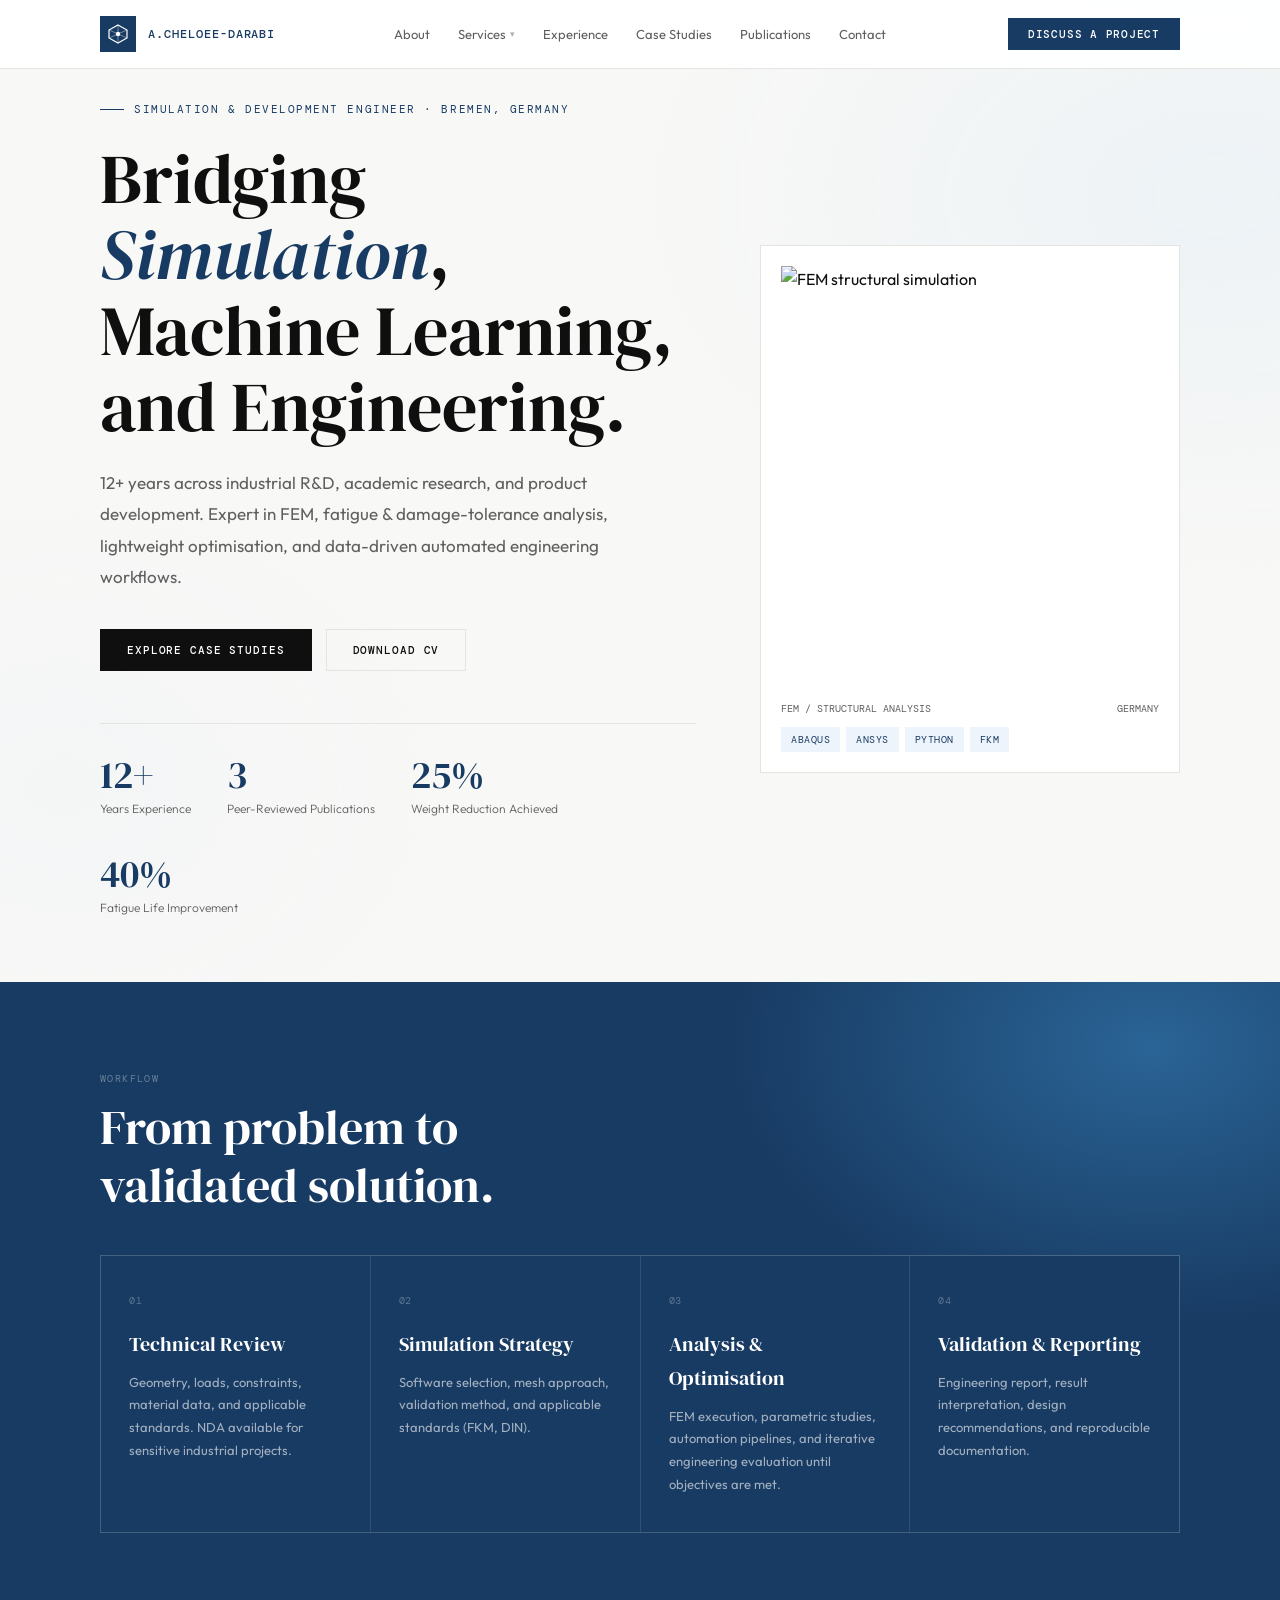
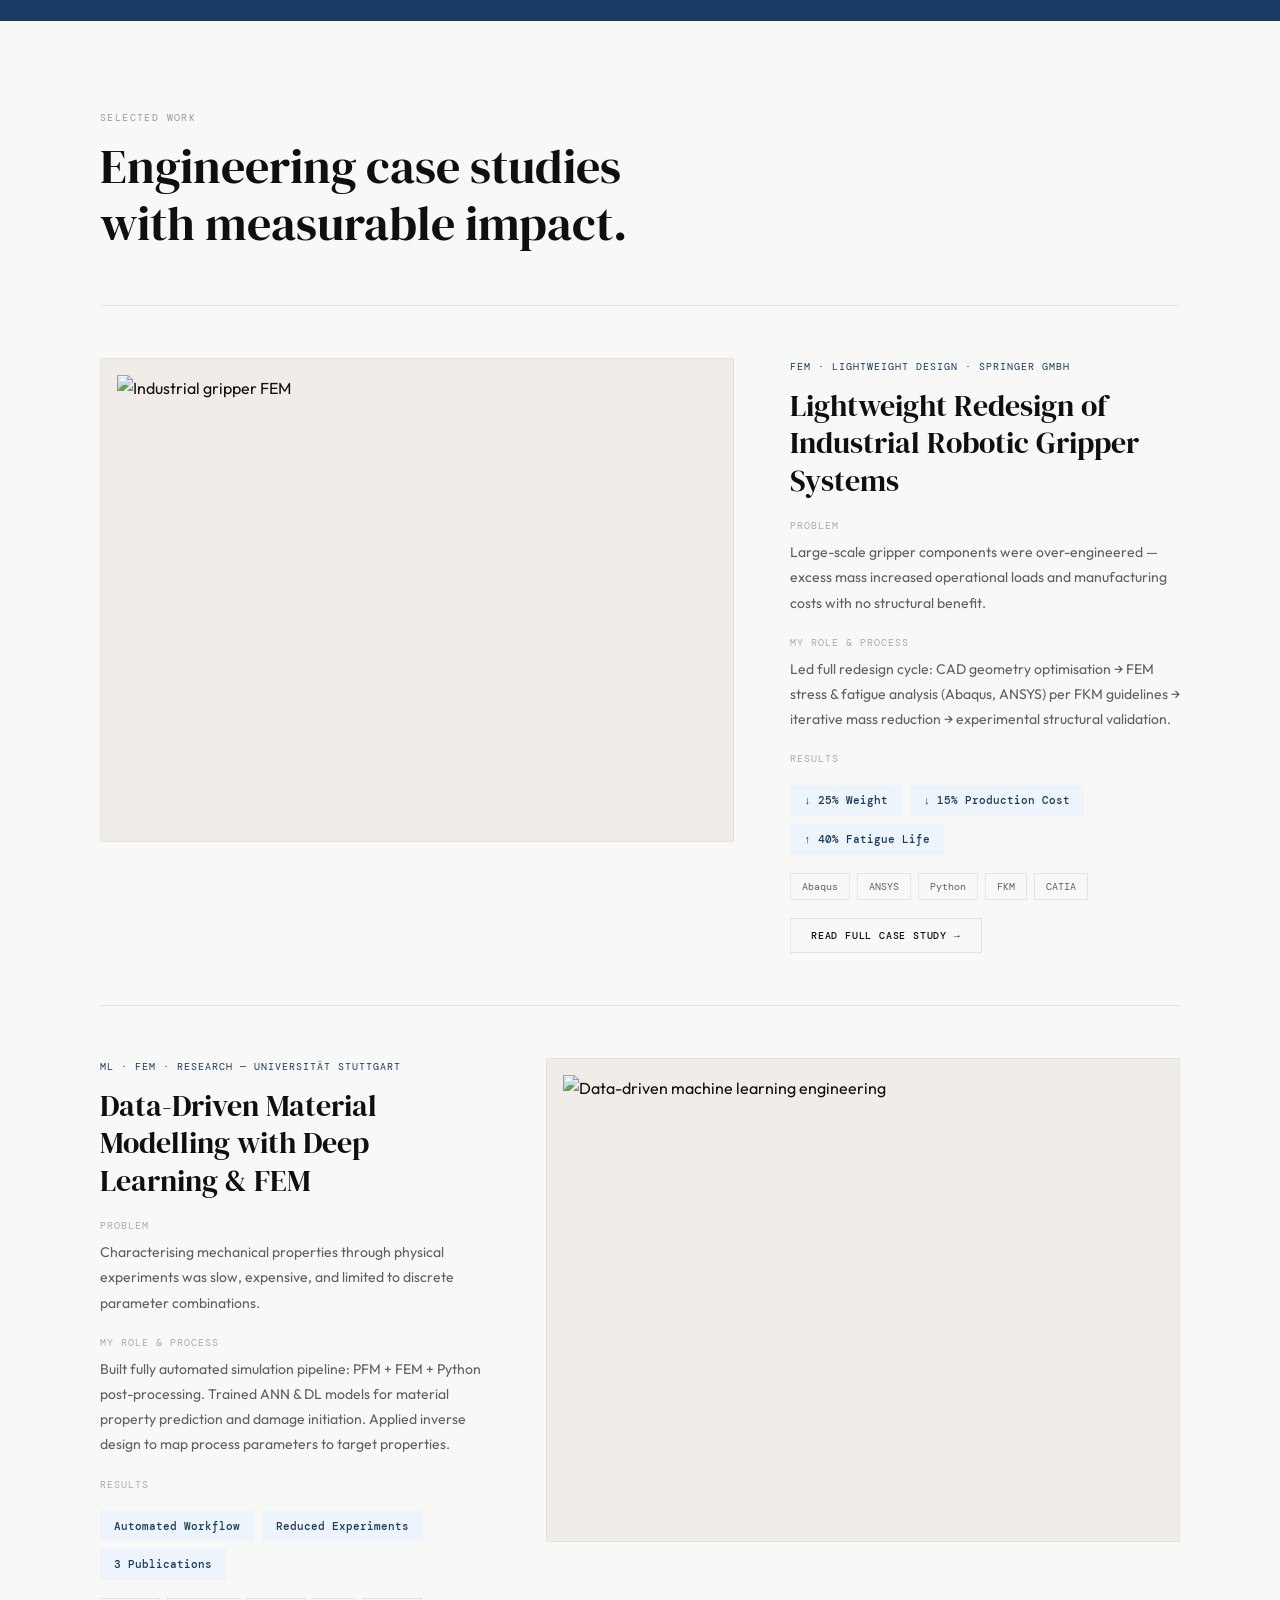
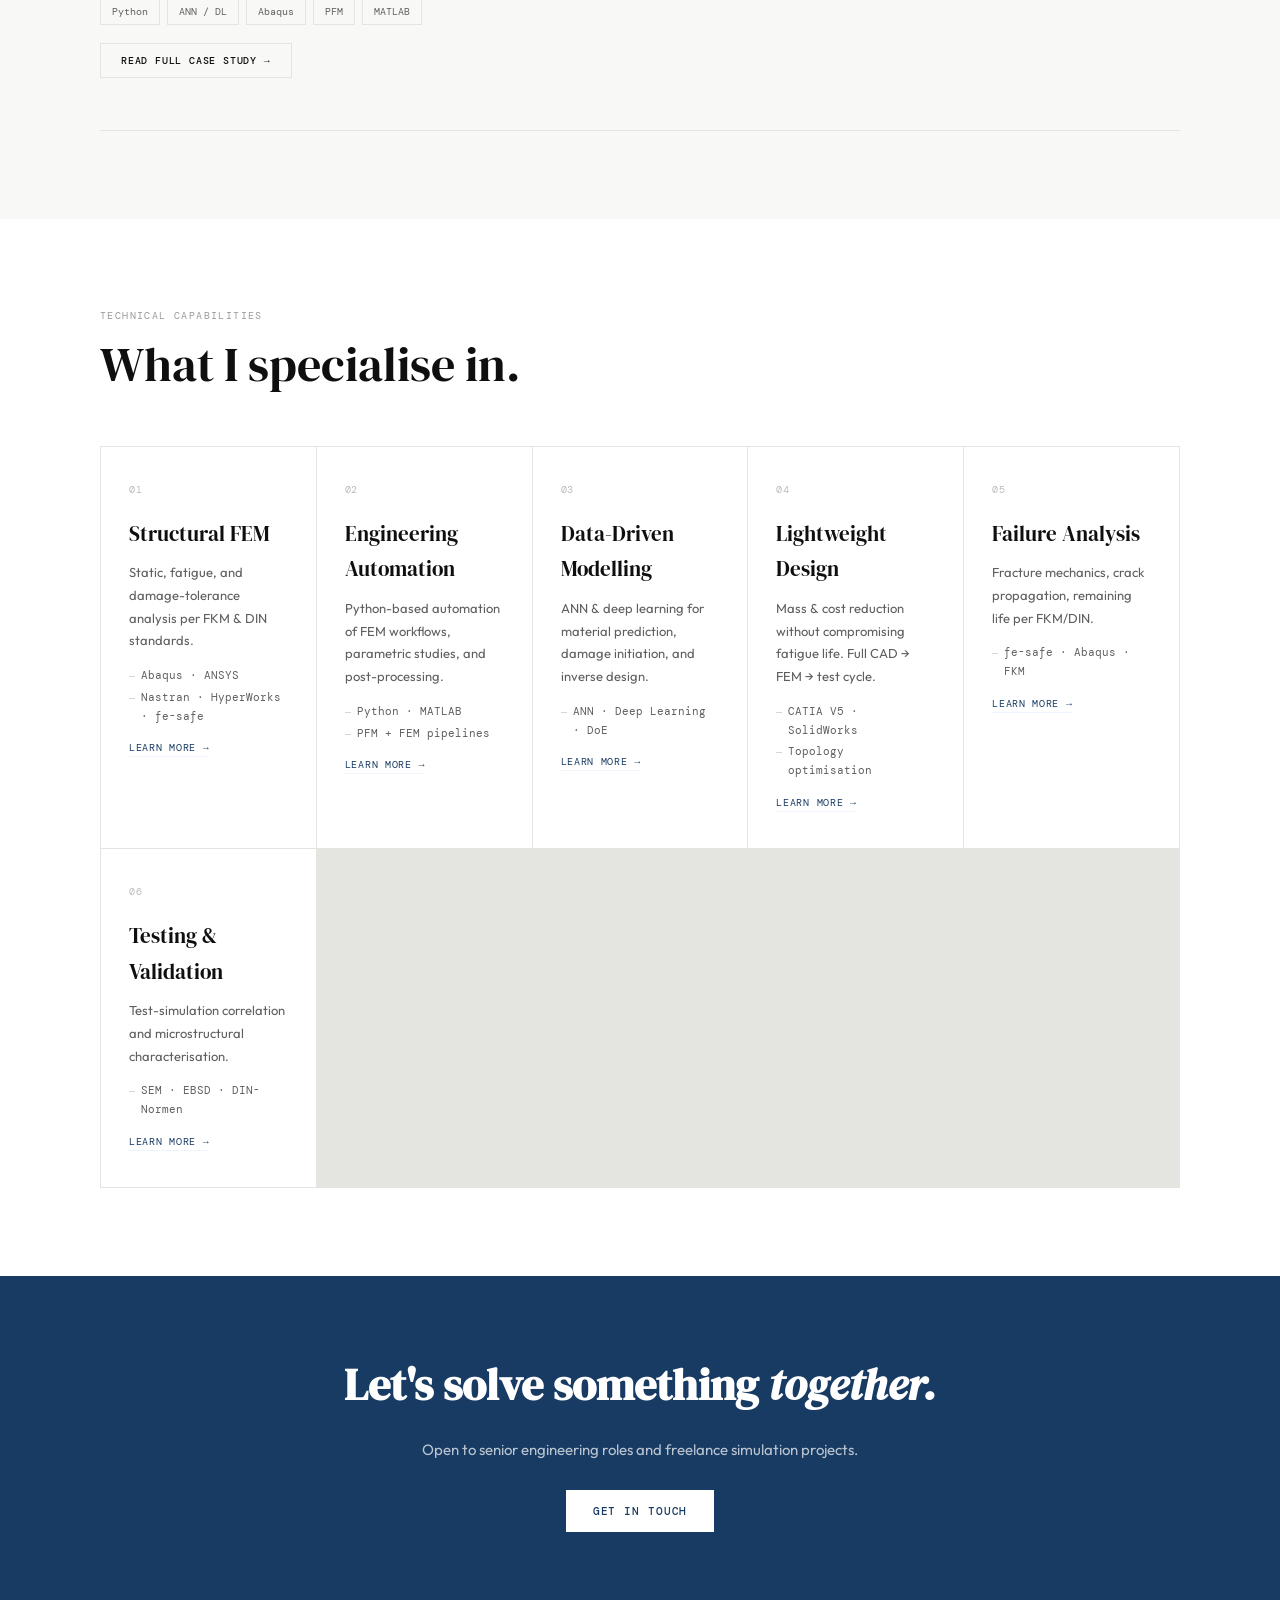
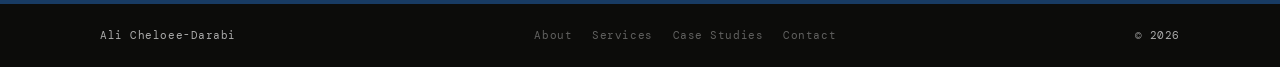
==== commit 61139750: "index.html" ====
--- a/index.html
+++ b/index.html
@@ -4,7 +4,7 @@
 <meta charset="UTF-8"/>
 <meta name="viewport" content="width=device-width, initial-scale=1.0"/>
 <title>Ali Cheloee-Darabi | Structural Simulation Engineer</title>
-<meta name="description" content="Simulation & Development Engineer — FEM, fatigue analysis, data-driven engineering and automation. 12+ years. Based in Stuhr, Germany."/>
+<meta name="description" content="Simulation & Development Engineer — FEM, fatigue analysis, data-driven engineering and automation. 12+ years. Based in Bremen, Germany."/>
 <meta property="og:title" content="Ali Cheloee-Darabi | Simulation Engineer"/>
 <meta property="og:description" content="FEM · Structural Analysis · Data-Driven Methods · Germany"/>
 <meta property="og:type" content="website"/>
@@ -380,7 +380,7 @@
     <div class="wrap">
       <div class="hero-grid">
         <div>
-          <div class="hero-tag">Simulation & Development Engineer · Stuhr, Germany</div>
+          <div class="hero-tag">Simulation & Development Engineer · Bremen, Germany</div>
           <h1>Bridging <em>Simulation</em>,<br>Machine Learning,<br>and Engineering.</h1>
           <p class="hero-desc">12+ years across industrial R&D, academic research, and product development. Expert in FEM, fatigue & damage-tolerance analysis, lightweight optimisation, and data-driven automated engineering workflows.</p>
           <div class="hero-btns">
@@ -494,7 +494,7 @@
     <div class="wrap">
       <div class="page-hero-tag">About</div>
       <h1>The engineer<br>behind the <em>work.</em></h1>
-      <p class="page-hero-desc">Simulation & Development Engineer with 12+ years across industrial R&D, academic research, and product development. Based in Stuhr, Germany.</p>
+      <p class="page-hero-desc">Simulation & Development Engineer with 12+ years across industrial R&D, academic research, and product development. Based in Bremen, Germany.</p>
     </div>
   </div>
   <section style="background:var(--surface);">
@@ -513,13 +513,13 @@
         <div class="fade-up" style="transition-delay:.1s">
           <div class="about-specs">
             <div class="about-spec"><span class="about-spec-l">Current Role</span><span class="about-spec-v">Calculation Engineer · Springer GmbH</span></div>
-            <div class="about-spec"><span class="about-spec-l">Location</span><span class="about-spec-v">Stuhr, Germany</span></div>
+            <div class="about-spec"><span class="about-spec-l">Location</span><span class="about-spec-v">Bremen, Germany</span></div>
             <div class="about-spec"><span class="about-spec-l">Education</span><span class="about-spec-v">PhD cand. · M.Sc. · B.Sc. Mechanical Engineering</span></div>
             <div class="about-spec"><span class="about-spec-l">PhD Focus</span><span class="about-spec-v">Data-Driven Material Modeling · FEM · ML</span></div>
             <div class="about-spec"><span class="about-spec-l">Core Tools</span><span class="about-spec-v">Abaqus · ANSYS · Python · CATIA</span></div>
             <div class="about-spec"><span class="about-spec-l">Standards</span><span class="about-spec-v">FKM-Richtlinie · DIN-Normen</span></div>
             <div class="about-spec"><span class="about-spec-l">Languages</span><span class="about-spec-v">Persian (native) · English C1 · German B2</span></div>
-            <div class="about-spec"><span class="about-spec-l">Publications</span><span class="about-spec-v">3 peer-reviewed journals</span></div>
+            <div class="about-spec"><span class="about-spec-l">Publications</span><span class="about-spec-v">+20 peer-reviewed journals</span></div>
             <div class="about-spec"><span class="about-spec-l">Availability</span><span class="about-spec-v">Open to offers · Freelance available</span></div>
           </div>
         </div>
@@ -805,11 +805,11 @@
     <div class="career-list">
       <div class="career-row fade-up">
         <div class="career-period">05/2023 — Present</div>
-        <div><div class="career-co">Springer GmbH · Stuhr, Germany</div><div class="career-role">Calculation Engineer</div><ul class="career-ul"><li>FEM analyses (static & fatigue) per FKM guidelines — identification of critical failure zones and reduction of failure risk</li><li>Lightweight redesign of large-scale gripper components — 25% weight reduction while meeting all fatigue life requirements</li><li>Design optimisation: up to 40% fatigue life improvement and 15% production cost reduction</li><li>Technical coordination with departments, suppliers, and clients — shortened iteration cycles</li><li>Test-simulation correlation to validate computed structural behaviour experimentally</li></ul></div>
+        <div><div class="career-co">Springer GmbH · Bremen, Germany</div><div class="career-role">Calculation Engineer</div><ul class="career-ul"><li>FEM analyses (static & fatigue) per FKM guidelines — identification of critical failure zones and reduction of failure risk</li><li>Lightweight redesign of large-scale gripper components — 25% weight reduction while meeting all fatigue life requirements</li><li>Design optimisation: up to 40% fatigue life improvement and 15% production cost reduction</li><li>Technical coordination with departments, suppliers, and clients — shortened iteration cycles</li><li>Test-simulation correlation to validate computed structural behaviour experimentally</li></ul></div>
       </div>
       <div class="career-row fade-up">
         <div class="career-period">12/2018 — 04/2023</div>
-        <div><div class="career-co">Universität Stuttgart · IMWF</div><div class="career-role">Research Associate (PhD)</div><ul class="career-ul"><li>Developed fully automated simulation workflow (PFM + FEM + post-processing) with Python</li><li>Trained ANN and deep learning models for mechanical property prediction and damage initiation</li><li>Inverse design approaches linking process parameters to target material properties</li><li>3 peer-reviewed publications in Q1/Q2 journals; collaboration with funded research partners</li></ul></div>
+        <div><div class="career-co">Universität Stuttgart · IMWF</div><div class="career-role">Research Associate (PhD)</div><ul class="career-ul"><li>Developed fully automated simulation workflow (PFM + FEM + post-processing) with Python</li><li>Trained ANN and deep learning models for mechanical property prediction and damage initiation</li><li>Inverse design approaches linking process parameters to target material properties</li><li>+20 peer-reviewed publications in Q1/Q2 journals; collaboration with funded research partners</li></ul></div>
       </div>
       <div class="career-row fade-up">
         <div class="career-period">10/2015 — 10/2018</div>
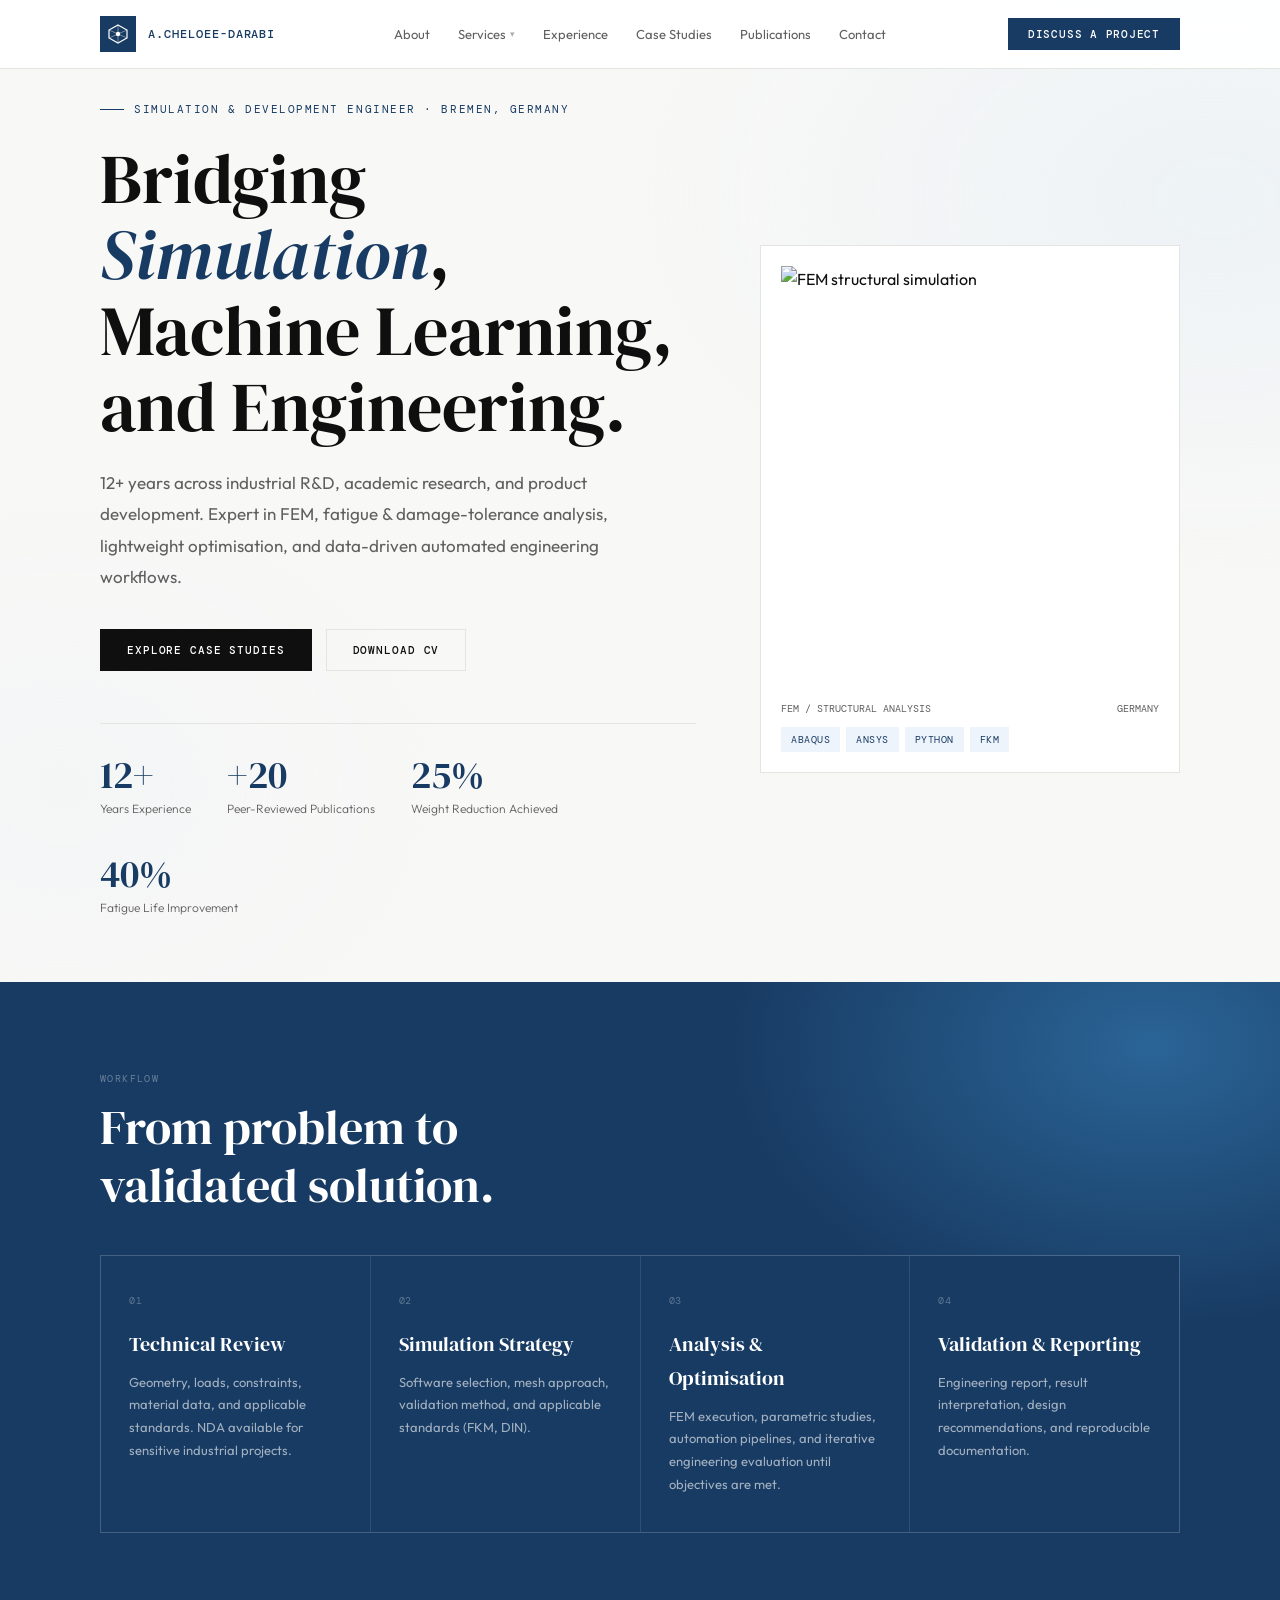
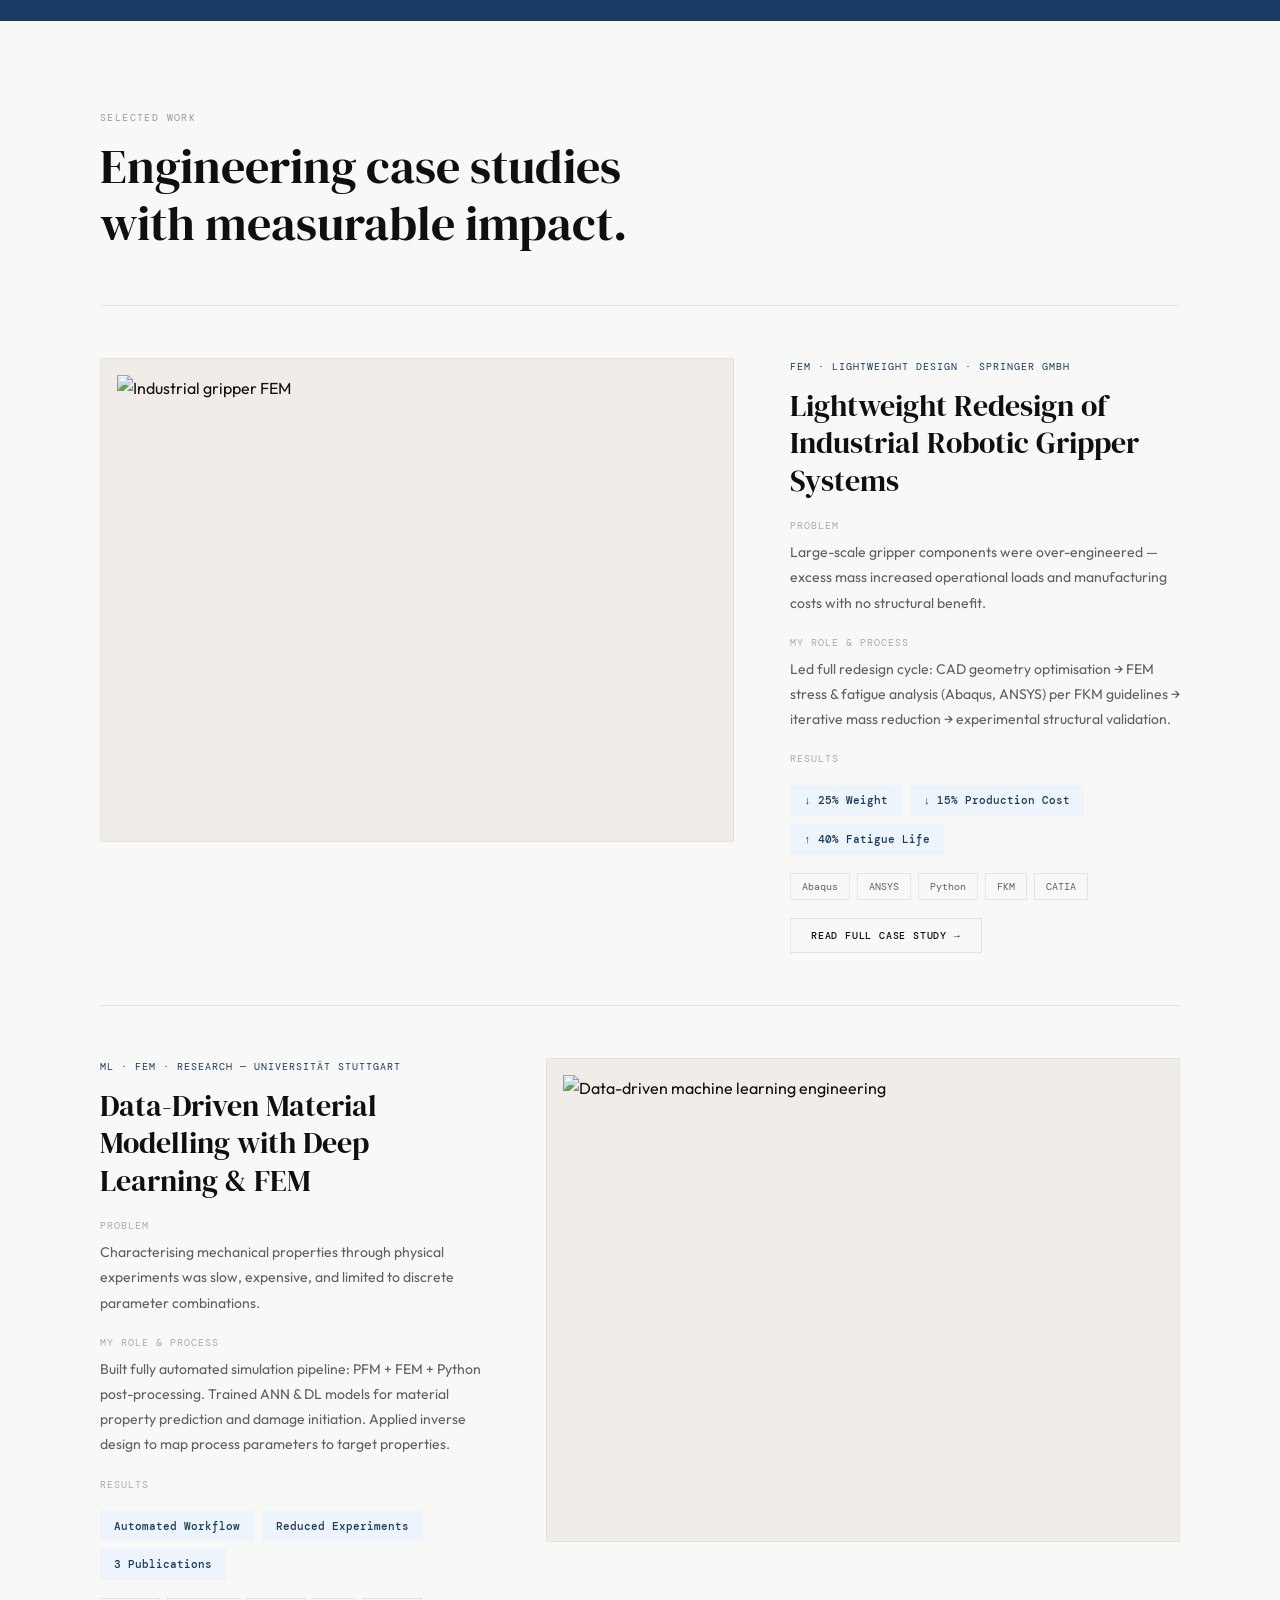
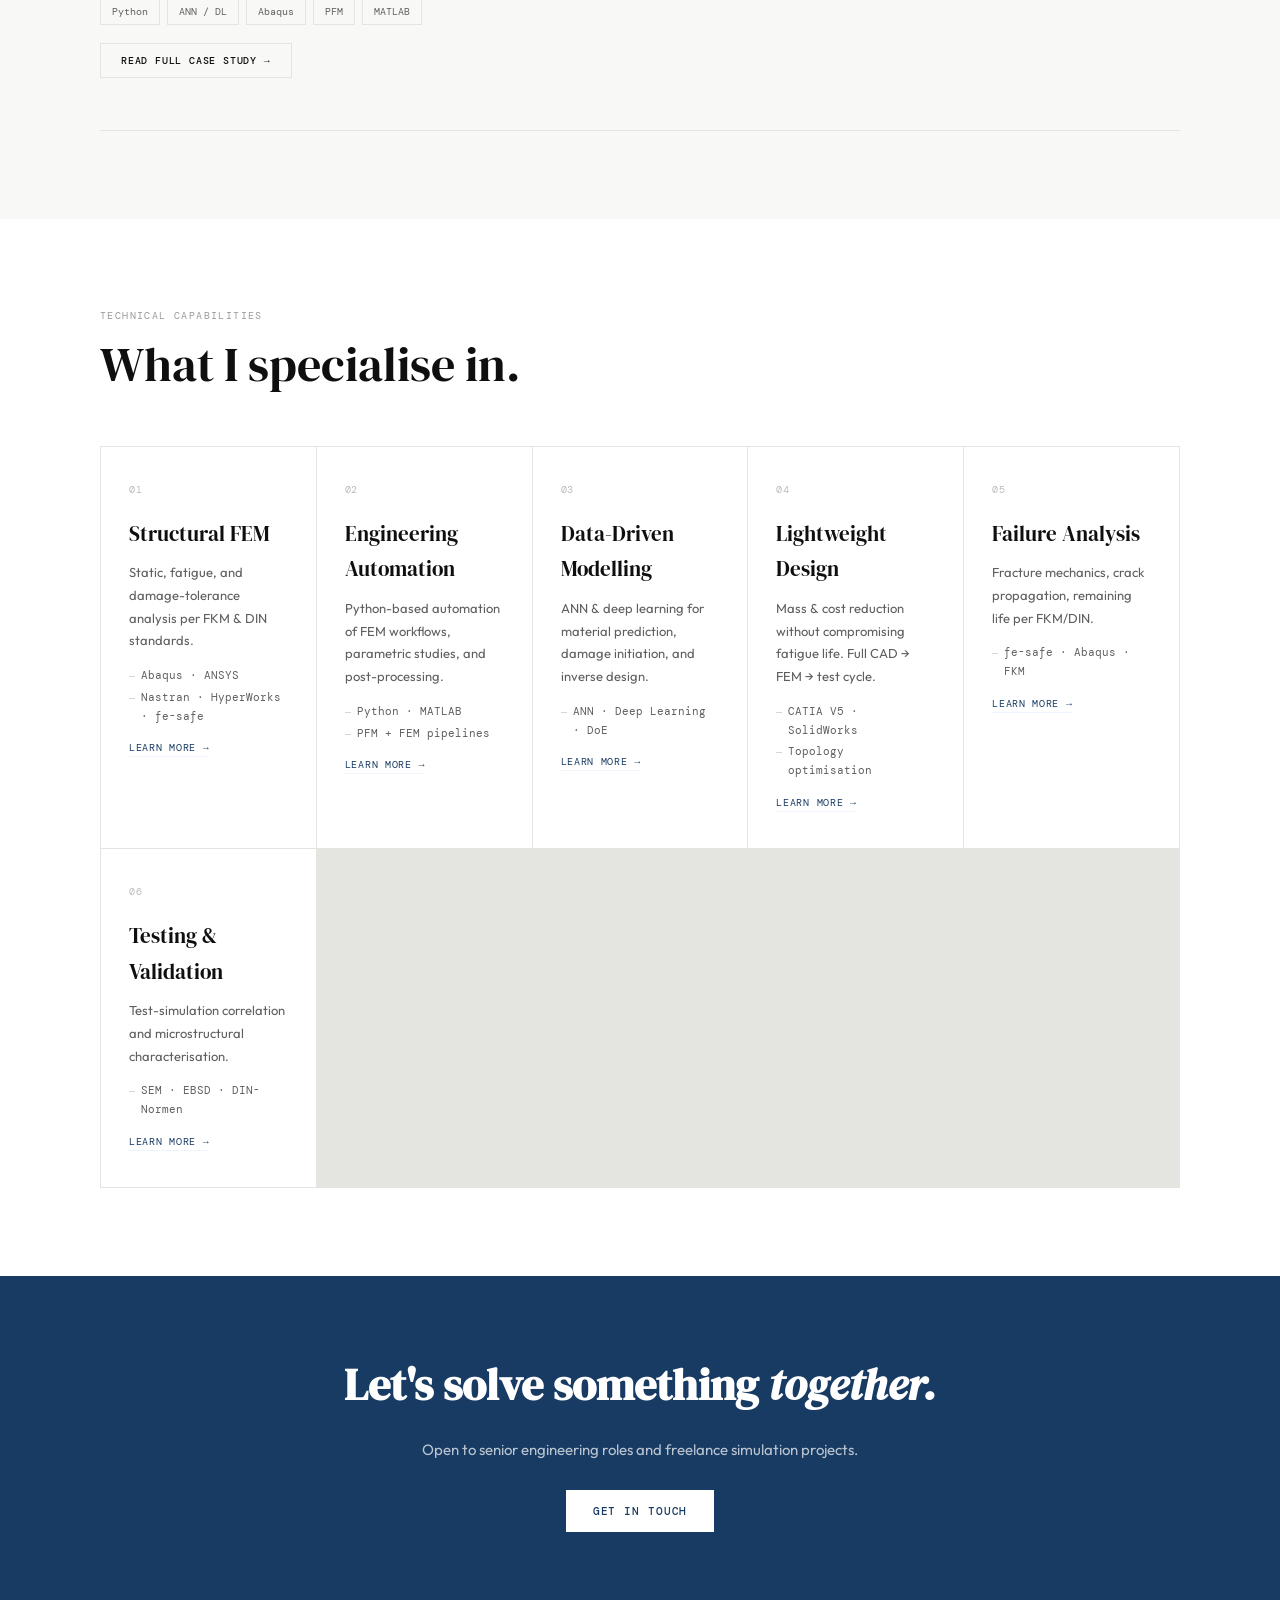
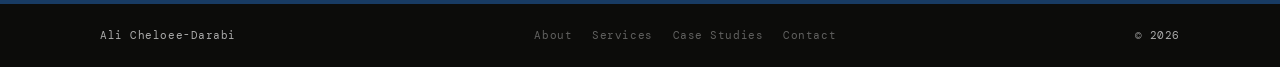
==== commit 0f74a92b: "index.html" ====
--- a/index.html
+++ b/index.html
@@ -389,7 +389,7 @@
           </div>
           <div class="stats-bar">
             <div><div class="stat-n">12+</div><div class="stat-l">Years Experience</div></div>
-            <div><div class="stat-n">3</div><div class="stat-l">Peer-Reviewed Publications</div></div>
+            <div><div class="stat-n">+20</div><div class="stat-l">Peer-Reviewed Publications</div></div>
             <div><div class="stat-n">25%</div><div class="stat-l">Weight Reduction Achieved</div></div>
             <div><div class="stat-n">40%</div><div class="stat-l">Fatigue Life Improvement</div></div>
           </div>
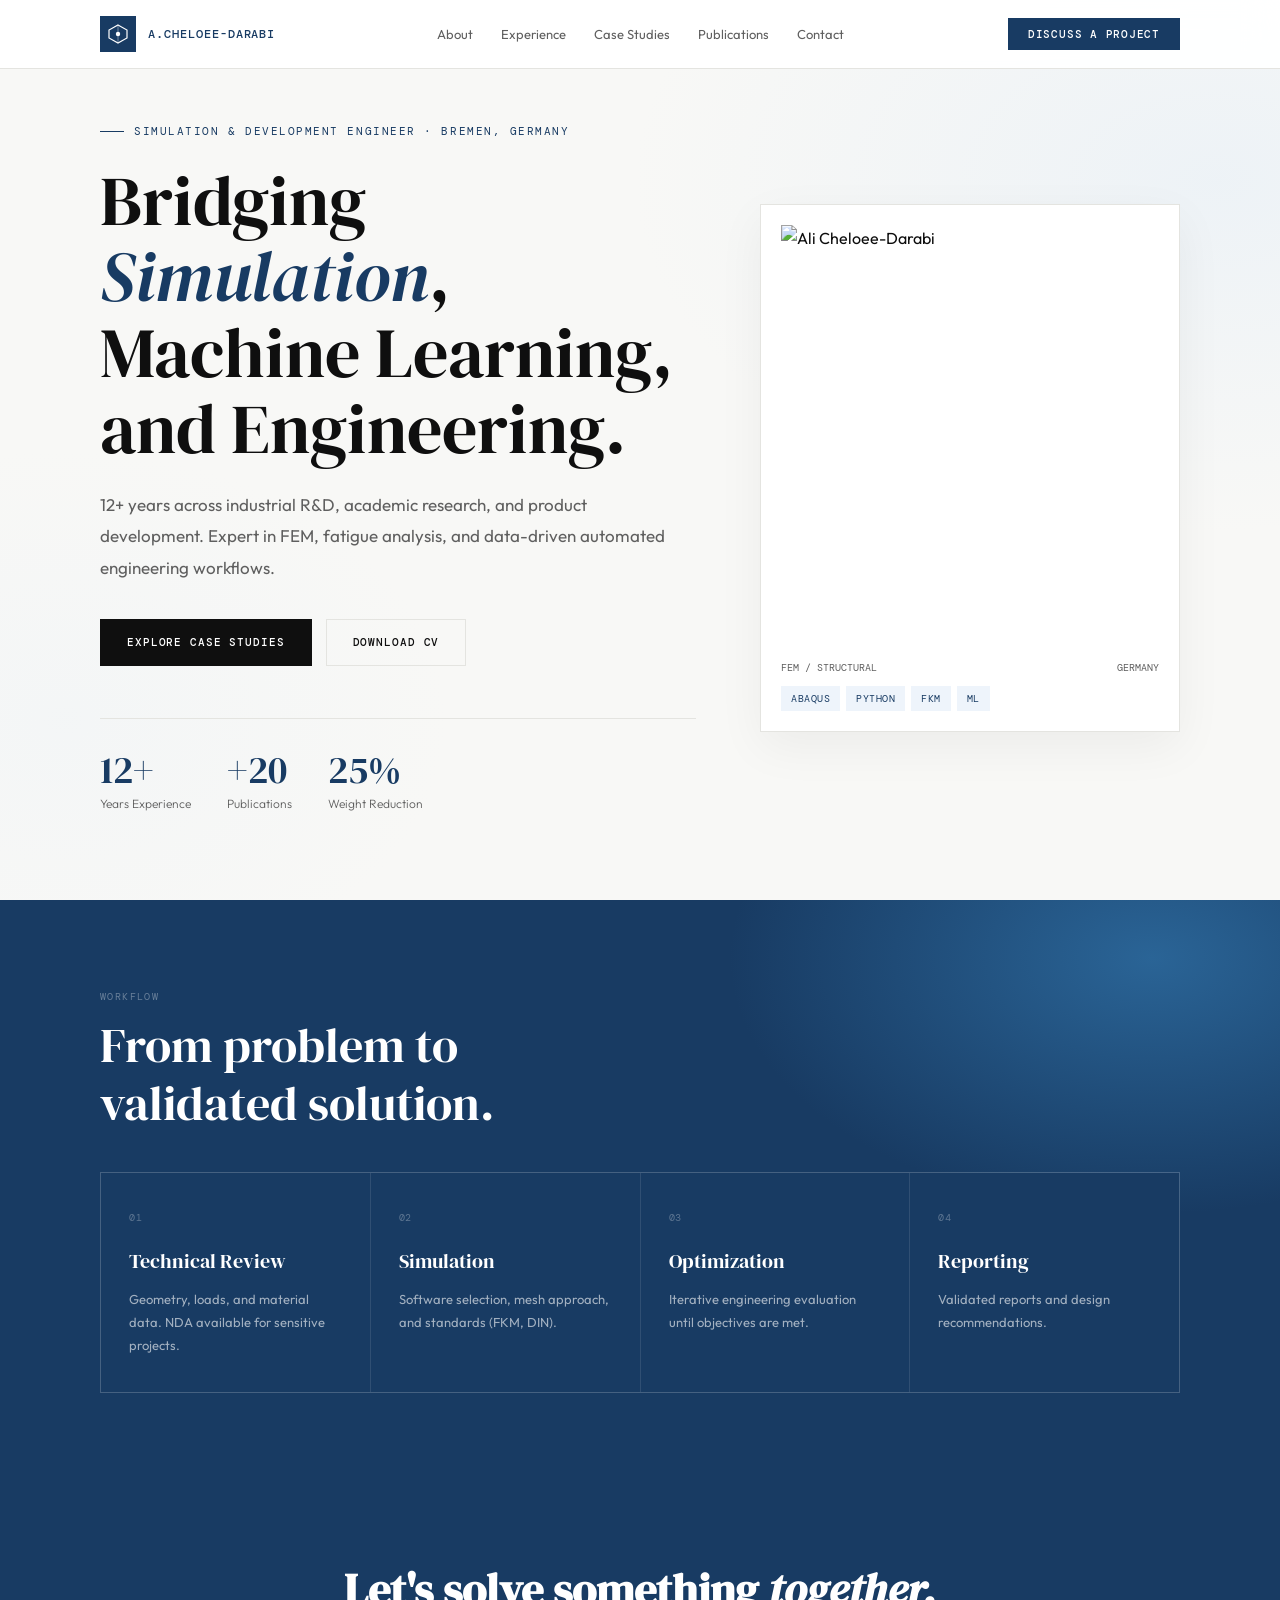
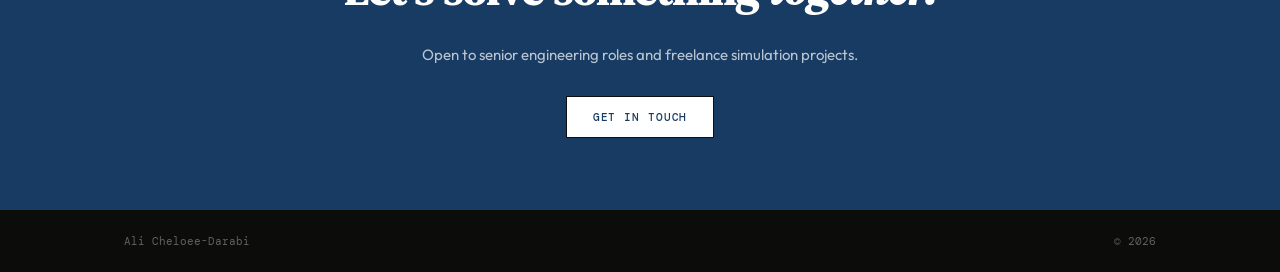
==== commit 272220a1: "index.html" ====
--- a/index.html
+++ b/index.html
@@ -8,7 +8,6 @@
 <meta property="og:title" content="Ali Cheloee-Darabi | Simulation Engineer"/>
 <meta property="og:description" content="FEM · Structural Analysis · Data-Driven Methods · Germany"/>
 <meta property="og:type" content="website"/>
-<link rel="canonical" href="https://nimble-lamington-0d9eb6.netlify.app/"/>
 <link rel="preconnect" href="https://fonts.googleapis.com">
 <link href="https://fonts.googleapis.com/css2?family=Outfit:wght@300;400;500;600&family=DM+Serif+Display:ital@0;1&family=DM+Mono:wght@300;400;500&display=swap" rel="stylesheet">
 <style>
@@ -32,7 +31,7 @@
 ::-webkit-scrollbar-thumb{background:var(--border);}
 .wrap{width:min(var(--max),calc(100% - 48px));margin:0 auto;}
 
-/* ══ PAGE SECTIONS (shown/hidden by JS) ══ */
+/* ══ PAGE SECTIONS ══ */
 .page{display:none;}
 .page.active{display:block;}
 
@@ -80,12 +79,10 @@
 /* ══════════════════════════════════════════
    BUTTONS
 ══════════════════════════════════════════ */
-.btn-solid{font-family:var(--mono);font-size:11px;font-weight:500;letter-spacing:.08em;text-transform:uppercase;padding:13px 26px;background:var(--text);color:white;border:1px solid var(--text);transition:.2s;display:inline-block;cursor:pointer;}
+.btn-solid{font-family:var(--mono);font-size:11px;font-weight:500;letter-spacing:.08em;text-transform:uppercase;padding:13px 26px;background:var(--text);color:white;border:1px solid var(--text);transition:.2s;display:inline-block;cursor:pointer;text-align:center;}
 .btn-solid:hover{background:var(--accent);border-color:var(--accent);}
-.btn-outline{font-family:var(--mono);font-size:11px;font-weight:500;letter-spacing:.08em;text-transform:uppercase;padding:13px 26px;background:transparent;color:var(--text);border:1px solid var(--border);transition:.2s;display:inline-block;cursor:pointer;}
+.btn-outline{font-family:var(--mono);font-size:11px;font-weight:500;letter-spacing:.08em;text-transform:uppercase;padding:13px 26px;background:transparent;color:var(--text);border:1px solid var(--border);transition:.2s;display:inline-block;cursor:pointer;text-align:center;}
 .btn-outline:hover{border-color:var(--text);}
-.btn-accent{font-family:var(--mono);font-size:11px;font-weight:500;letter-spacing:.08em;text-transform:uppercase;padding:13px 26px;background:var(--accent);color:white;border:1px solid var(--accent);transition:.2s;display:inline-block;cursor:pointer;}
-.btn-accent:hover{background:var(--accent2);border-color:var(--accent2);}
 
 /* ══════════════════════════════════════════
    SECTION BASE
@@ -93,20 +90,6 @@
 section{padding:88px 0;}
 .sec-tag{font-family:var(--mono);font-size:10px;letter-spacing:.14em;text-transform:uppercase;color:#999;margin-bottom:12px;}
 .sec-title{font-family:var(--serif);font-size:clamp(30px,4vw,48px);font-weight:400;line-height:1.2;margin-bottom:52px;}
-
-/* ══════════════════════════════════════════
-   PAGE HERO (inner pages)
-══════════════════════════════════════════ */
-.page-hero{
-  padding:140px 0 72px;
-  background:radial-gradient(ellipse 60% 80% at 95% 10%,#ddeaf766 0%,transparent 60%),var(--bg);
-  border-bottom:1px solid var(--border);
-}
-.page-hero-tag{font-family:var(--mono);font-size:11px;letter-spacing:.14em;text-transform:uppercase;color:var(--accent);display:flex;align-items:center;gap:10px;margin-bottom:18px;}
-.page-hero-tag::before{content:'';width:22px;height:1px;background:var(--accent);}
-.page-hero h1{font-family:var(--serif);font-size:clamp(38px,5vw,64px);font-weight:400;line-height:1.1;margin-bottom:18px;}
-.page-hero h1 em{font-style:italic;color:var(--accent);}
-.page-hero-desc{font-size:17px;color:var(--muted);max-width:580px;line-height:1.85;}
 
 /* ══════════════════════════════════════════
    HOME — HERO
@@ -126,14 +109,14 @@
 .stats-bar{display:flex;gap:36px;flex-wrap:wrap;padding-top:32px;border-top:1px solid var(--border);}
 .stat-n{font-family:var(--serif);font-size:38px;line-height:1;color:var(--accent);}
 .stat-l{font-size:12px;color:var(--muted);margin-top:5px;font-weight:300;}
-.hero-card{background:var(--surface);border:1px solid var(--border);padding:20px;}
-.hero-card img{width:100%;aspect-ratio:1;object-fit:cover;}
+.hero-card{background:var(--surface);border:1px solid var(--border);padding:20px;box-shadow: 0 15px 45px rgba(0,0,0,0.05);}
+.hero-card img{width:100%;aspect-ratio:1;object-fit:cover;object-position: top; filter: contrast(1.02);}
 .hero-card-footer{padding:14px 0 0;font-family:var(--mono);font-size:10px;color:var(--muted);display:flex;justify-content:space-between;}
 .hero-chips{display:flex;gap:6px;flex-wrap:wrap;margin-top:10px;}
 .chip{font-family:var(--mono);font-size:10px;letter-spacing:.05em;padding:4px 10px;background:var(--accent-light);color:var(--accent);text-transform:uppercase;}
 
 /* ══════════════════════════════════════════
-   WORKFLOW
+   OTHER COMPONENTS (Workflow, Case Studies, etc.)
 ══════════════════════════════════════════ */
 .workflow-section{background:var(--accent);background-image:radial-gradient(ellipse 60% 80% at 90% 10%,#2a6496 0%,transparent 55%);}
 .workflow-section .sec-tag{color:rgba(255,255,255,.35);}
@@ -144,14 +127,10 @@
 .wf-name{font-family:var(--serif);font-size:20px;color:white;font-weight:400;margin-bottom:10px;}
 .wf-txt{font-size:13px;color:rgba(255,255,255,.6);line-height:1.75;}
 
-/* ══════════════════════════════════════════
-   CASE STUDIES
-══════════════════════════════════════════ */
 .case-study{display:grid;grid-template-columns:.9fr 1.1fr;gap:56px;align-items:start;padding:52px 0;border-top:1px solid var(--border);}
 .case-study:last-child{border-bottom:1px solid var(--border);}
 .case-study.rev{grid-template-columns:1.1fr .9fr;}
 .case-study.rev .case-img{order:2;}
-.case-study.rev .case-body{order:1;}
 .case-img{background:var(--warm);border:1px solid var(--border);padding:16px;}
 .case-img img{width:100%;aspect-ratio:4/3;object-fit:cover;}
 .case-cat{font-family:var(--mono);font-size:10px;letter-spacing:.1em;text-transform:uppercase;color:var(--accent);margin-bottom:12px;}
@@ -163,140 +142,33 @@
 .techs{display:flex;gap:7px;flex-wrap:wrap;margin-bottom:18px;}
 .tch{font-family:var(--mono);font-size:10px;padding:4px 11px;border:1px solid var(--border);color:var(--muted);}
 
-/* ══════════════════════════════════════════
-   EXPERTISE GRID
-══════════════════════════════════════════ */
 .exp-grid{display:grid;grid-template-columns:repeat(auto-fit,minmax(200px,1fr));gap:1px;background:var(--border);border:1px solid var(--border);}
-.exp-card{background:var(--surface);padding:34px 28px;transition:.25s;cursor:default;}
-.exp-card:hover{background:var(--bg);}
-.exp-n{font-family:var(--mono);font-size:10px;color:#bbb;margin-bottom:18px;letter-spacing:.06em;}
+.exp-card{background:var(--surface);padding:34px 28px;transition:.25s;}
 .exp-name{font-family:var(--serif);font-size:21px;font-weight:400;margin-bottom:10px;}
 .exp-txt{font-size:13px;color:var(--muted);line-height:1.75;margin-bottom:14px;}
 .exp-tools{display:flex;flex-direction:column;gap:3px;}
 .exp-t{font-family:var(--mono);font-size:11px;color:var(--muted);padding-left:12px;position:relative;}
-.exp-t::before{content:'—';position:absolute;left:0;color:#ccc;font-size:10px;top:2px;}
-.exp-query{margin-top:16px;display:inline-block;font-family:var(--mono);font-size:10px;letter-spacing:.07em;text-transform:uppercase;color:var(--accent);border:none;border-bottom:1px solid var(--accent-light);padding-bottom:2px;background:none;cursor:pointer;transition:.2s;}
-.exp-query:hover{border-bottom-color:var(--accent);}
-
-/* ══════════════════════════════════════════
-   EXPERIENCE (career)
-══════════════════════════════════════════ */
-.career-list{display:flex;flex-direction:column;}
+.exp-t::before{content:'—';position:absolute;left:0;color:#ccc;top:2px;}
+
 .career-row{display:grid;grid-template-columns:170px 1fr;gap:36px;padding:32px 0;border-top:1px solid var(--border);}
-.career-row:last-child{border-bottom:1px solid var(--border);}
-.career-period{font-family:var(--mono);font-size:11px;color:var(--muted);padding-top:3px;font-weight:300;}
-.career-co{font-family:var(--mono);font-size:10px;color:var(--accent);text-transform:uppercase;letter-spacing:.06em;margin-bottom:5px;}
+.career-period{font-family:var(--mono);font-size:11px;color:var(--muted);}
+.career-co{font-family:var(--mono);font-size:10px;color:var(--accent);text-transform:uppercase;margin-bottom:5px;}
 .career-role{font-family:var(--serif);font-size:21px;font-weight:400;margin-bottom:12px;}
 .career-ul{list-style:none;display:flex;flex-direction:column;gap:6px;}
-.career-ul li{font-size:13px;color:var(--muted);padding-left:16px;position:relative;line-height:1.65;}
-.career-ul li::before{content:'—';position:absolute;left:0;color:#ccc;top:2px;font-size:10px;}
-
-/* ══════════════════════════════════════════
-   PUBLICATIONS
-══════════════════════════════════════════ */
-.pub-list{display:flex;flex-direction:column;}
-.pub-row{display:grid;grid-template-columns:52px 1fr 80px;gap:24px;padding:24px 0;border-top:1px solid var(--border);align-items:start;}
-.pub-row:last-child{border-bottom:1px solid var(--border);}
-.pub-yr{font-family:var(--mono);font-size:11px;color:#bbb;padding-top:2px;}
-.pub-jnl{font-family:var(--mono);font-size:10px;color:var(--accent);text-transform:uppercase;letter-spacing:.07em;margin-bottom:5px;}
-.pub-ttl{font-size:15px;font-weight:500;margin-bottom:5px;line-height:1.45;}
+.career-ul li{font-size:13px;color:var(--muted);padding-left:16px;position:relative;}
+.career-ul li::before{content:'—';position:absolute;left:0;color:#ccc;}
+
+.pub-row{display:grid;grid-template-columns:52px 1fr 80px;gap:24px;padding:24px 0;border-top:1px solid var(--border);}
+.pub-yr{font-family:var(--mono);font-size:11px;color:#bbb;}
+.pub-jnl{font-family:var(--mono);font-size:10px;color:var(--accent);text-transform:uppercase;margin-bottom:5px;}
+.pub-ttl{font-size:15px;font-weight:500;margin-bottom:5px;}
 .pub-doi{font-family:var(--mono);font-size:11px;color:var(--muted);transition:.2s;}
 .pub-doi:hover{color:var(--accent);}
-.pub-badge{font-family:var(--mono);font-size:10px;background:var(--accent-light);color:var(--accent);padding:4px 10px;text-align:center;align-self:flex-start;}
-
-/* ══════════════════════════════════════════
-   SERVICES (overview cards)
-══════════════════════════════════════════ */
-.services-grid{display:grid;grid-template-columns:repeat(auto-fit,minmax(260px,1fr));gap:1px;background:var(--border);border:1px solid var(--border);}
-.svc-card{background:var(--surface);padding:36px 28px;transition:.25s;cursor:pointer;}
-.svc-card:hover{background:var(--bg);transform:translateY(-2px);}
-.svc-n{font-family:var(--mono);font-size:10px;color:#bbb;margin-bottom:18px;letter-spacing:.06em;}
-.svc-icon{width:44px;height:44px;border:1px solid var(--border);display:flex;align-items:center;justify-content:center;margin-bottom:18px;}
-.svc-icon svg{width:22px;height:22px;stroke:var(--accent);fill:none;stroke-width:1.5;}
-.svc-name{font-family:var(--serif);font-size:22px;font-weight:400;margin-bottom:10px;}
-.svc-txt{font-size:13px;color:var(--muted);line-height:1.8;margin-bottom:18px;}
-.svc-link{font-family:var(--mono);font-size:10px;text-transform:uppercase;letter-spacing:.07em;color:var(--accent);display:inline-flex;align-items:center;gap:6px;}
-
-/* ══════════════════════════════════════════
-   ABOUT
-══════════════════════════════════════════ */
-.about-grid{display:grid;grid-template-columns:1fr 1fr;gap:64px;align-items:start;}
-.about-txt{font-size:16px;color:var(--muted);line-height:1.9;}
-.about-txt p+p{margin-top:1.4rem;}
-.about-specs{border-top:1px solid var(--border);margin-top:2rem;}
-.about-spec{display:flex;justify-content:space-between;padding:.9rem 0;border-bottom:1px solid var(--border);}
-.about-spec-l{font-size:12px;color:var(--muted);font-weight:300;}
-.about-spec-v{font-family:var(--mono);font-size:12px;color:var(--text);text-align:right;}
-
-/* ══════════════════════════════════════════
-   CONTACT PAGE + CHAT
-══════════════════════════════════════════ */
-.contact-grid{display:grid;grid-template-columns:1fr 1fr;gap:64px;align-items:start;}
-.contact-tagline{font-family:var(--serif);font-size:clamp(26px,3.5vw,40px);line-height:1.25;margin:14px 0 16px;}
-.contact-tagline em{font-style:italic;color:var(--accent);}
-.contact-txt{font-size:15px;color:var(--muted);line-height:1.8;margin-bottom:28px;}
-.contact-cards{display:flex;flex-direction:column;gap:9px;}
-.ccard{display:flex;justify-content:space-between;align-items:center;padding:14px 16px;border:1px solid var(--border);transition:.2s;color:var(--text);cursor:pointer;}
-.ccard:hover{border-color:var(--text);}
-.ccard-lbl{font-family:var(--mono);font-size:10px;text-transform:uppercase;letter-spacing:.08em;color:var(--muted);margin-bottom:2px;}
-.ccard-val{font-size:14px;font-weight:500;}
-.ccard-arrow{color:var(--muted);font-size:14px;}
-/* Chat */
-.chat-box{background:var(--surface);border:1px solid var(--border);display:flex;flex-direction:column;height:480px;}
-.chat-header{padding:14px 18px;border-bottom:1px solid var(--border);display:flex;align-items:center;gap:10px;}
-.chat-dot{width:8px;height:8px;border-radius:50%;background:#4ade80;flex-shrink:0;}
-.chat-hname{font-family:var(--mono);font-size:12px;color:var(--accent);font-weight:500;}
-.chat-hstatus{font-family:var(--mono);font-size:10px;color:#aaa;margin-left:auto;}
-.chat-messages{flex:1;overflow-y:auto;padding:16px;display:flex;flex-direction:column;gap:10px;}
-.chat-messages::-webkit-scrollbar{width:3px;}
-.chat-messages::-webkit-scrollbar-thumb{background:var(--border);}
-.msg{max-width:82%;font-size:13px;line-height:1.65;padding:10px 14px;}
-.msg.bot{background:var(--accent-light);color:var(--text);align-self:flex-start;border-radius:0 8px 8px 8px;}
-.msg.user{background:var(--accent);color:white;align-self:flex-end;border-radius:8px 0 8px 8px;}
-.msg-time{font-family:var(--mono);font-size:9px;color:#bbb;margin-top:4px;}
-.chat-typing{display:none;align-items:center;gap:4px;padding:10px 14px;align-self:flex-start;}
-.chat-typing.show{display:flex;}
-.dot-anim{width:6px;height:6px;border-radius:50%;background:var(--muted);animation:bounce .9s infinite;}
-.dot-anim:nth-child(2){animation-delay:.15s;}
-.dot-anim:nth-child(3){animation-delay:.3s;}
-@keyframes bounce{0%,60%,100%{transform:translateY(0)}30%{transform:translateY(-5px)}}
-.chat-quick{padding:10px 16px;border-top:1px solid var(--border);display:flex;gap:6px;flex-wrap:wrap;}
-.quick-btn{font-family:var(--mono);font-size:10px;padding:5px 12px;background:var(--accent-light);color:var(--accent);border:none;cursor:pointer;transition:.2s;letter-spacing:.04em;}
-.quick-btn:hover{background:var(--accent);color:white;}
-.chat-input-row{display:flex;border-top:1px solid var(--border);}
-.chat-input{flex:1;padding:13px 16px;border:none;outline:none;font-family:var(--sans);font-size:14px;background:transparent;color:var(--text);}
-.chat-send{padding:0 18px;background:var(--accent);color:white;border:none;cursor:pointer;font-family:var(--mono);font-size:11px;letter-spacing:.06em;text-transform:uppercase;transition:.2s;}
-.chat-send:hover{background:var(--accent2);}
-
-/* ══════════════════════════════════════════
-   CONTACT STRIP
-══════════════════════════════════════════ */
+.pub-badge{font-family:var(--mono);font-size:10px;background:var(--accent-light);color:var(--accent);padding:4px 10px;text-align:center;}
+
 .contact-strip{background:var(--accent);padding:72px 0;text-align:center;}
 .contact-strip h2{font-family:var(--serif);font-size:clamp(28px,4vw,44px);color:white;margin-bottom:14px;}
-.contact-strip h2 em{font-style:italic;}
 .contact-strip p{font-size:15px;color:rgba(255,255,255,.7);margin-bottom:28px;}
-
-/* ══════════════════════════════════════════
-   SERVICE DETAIL PAGE
-══════════════════════════════════════════ */
-.service-detail-grid{display:grid;grid-template-columns:1fr 1fr;gap:56px;align-items:start;}
-.sd-list{list-style:none;display:flex;flex-direction:column;gap:10px;margin-top:12px;}
-.sd-list li{font-size:14px;color:var(--muted);padding-left:18px;position:relative;line-height:1.7;}
-.sd-list li::before{content:'—';position:absolute;left:0;color:#ccc;font-size:10px;top:3px;}
-.sd-sidebar{background:var(--surface);border:1px solid var(--border);padding:28px;}
-.sd-sidebar h4{font-family:var(--serif);font-size:20px;margin-bottom:16px;}
-.sd-tools{display:flex;flex-direction:column;gap:8px;}
-.sd-tool{font-family:var(--mono);font-size:12px;padding:8px 14px;background:var(--accent-light);color:var(--accent);}
-
-/* ══════════════════════════════════════════
-   FOOTER
-══════════════════════════════════════════ */
-footer{background:#0c0c0a;padding:22px 0;font-family:var(--mono);font-size:11px;letter-spacing:.05em;}
-.footer-inner{width:min(var(--max),calc(100% - 48px));margin:0 auto;display:flex;justify-content:space-between;align-items:center;flex-wrap:wrap;gap:8px;color:rgba(255,255,255,.35);}
-.footer-inner span{color:rgba(255,255,255,.65);}
-.footer-links{display:flex;gap:20px;}
-.footer-links a{color:rgba(255,255,255,.35);font-size:11px;transition:.2s;cursor:pointer;}
-.footer-links a:hover{color:rgba(255,255,255,.65);}
 
 /* ══════════════════════════════════════════
    ANIMATIONS
@@ -305,29 +177,23 @@
 .fade-up.on{opacity:1;transform:none;}
 
 /* ══════════════════════════════════════════
-   RESPONSIVE
-══════════════════════════════════════════ */
+   FOOTER
+══════════════════════════════════════════ */
+footer{background:#0c0c0a;padding:22px 0;font-family:var(--mono);font-size:11px;color:rgba(255,255,255,0.35);}
+.footer-inner{width:min(var(--max),calc(100% - 48px));margin:0 auto;display:flex;justify-content:space-between;align-items:center;}
+
 @media(max-width:900px){
   .nav-center{display:none;}
   .hero-grid{grid-template-columns:1fr;}
-  .hero-card{display:none;}
-  .case-study,.case-study.rev{grid-template-columns:1fr;gap:24px;}
-  .case-study.rev .case-img,.case-study.rev .case-body{order:unset;}
-  .about-grid,.contact-grid,.service-detail-grid{grid-template-columns:1fr;gap:36px;}
-  .career-row{grid-template-columns:1fr;gap:6px;}
-  .pub-row{grid-template-columns:1fr;gap:6px;}
-  .pub-yr,.pub-badge{display:none;}
-  section{padding:60px 0;}
-  .wrap{width:calc(100% - 32px);}
-  .page-hero{padding:110px 0 52px;}
+  .hero-card{max-width:400px; margin: 0 auto 40px;}
+  .case-study{grid-template-columns:1fr;}
+  .career-row{grid-template-columns:1fr; gap: 10px;}
 }
 </style>
 </head>
 <body>
 
-<!-- ══════════════════════════════════════════
-     NAV (shared across all pages)
-══════════════════════════════════════════ -->
+<!-- NAV -->
 <nav>
   <div class="nav-inner">
     <div class="nav-brand" onclick="showPage('home')">
@@ -335,8 +201,6 @@
         <svg viewBox="0 0 22 22" fill="none">
           <polygon points="11,2 20,7 20,15 11,20 2,15 2,7" stroke="white" stroke-width="1.2" fill="none"/>
           <line x1="11" y1="2" x2="11" y2="20" stroke="white" stroke-width=".8" opacity=".5"/>
-          <line x1="2" y1="7" x2="20" y2="15" stroke="white" stroke-width=".8" opacity=".5"/>
-          <line x1="20" y1="7" x2="2" y2="15" stroke="white" stroke-width=".8" opacity=".5"/>
           <circle cx="11" cy="11" r="2.2" fill="white"/>
         </svg>
       </div>
@@ -345,20 +209,6 @@
 
     <ul class="nav-center">
       <li><a onclick="showPage('about')" data-page="about">About</a></li>
-      <li class="dropdown">
-        <a onclick="showPage('services')" data-page="services" class="dropdown-toggle">Services <span class="chevron">▾</span></a>
-        <div class="dropdown-menu">
-          <a onclick="showPage('svc-modeling')">Modeling & Simulation</a>
-          <a onclick="showPage('svc-failure')">Failure Analysis</a>
-          <a onclick="showPage('svc-testing')">Mechanical Testing</a>
-          <div class="dropdown-divider"></div>
-          <a onclick="showPage('svc-data-analysis')">Data Analysis</a>
-          <a onclick="showPage('svc-data-generation')">Data Generation & Analysis</a>
-          <div class="dropdown-divider"></div>
-          <a onclick="showPage('svc-ai')">AI in Simulation</a>
-          <a onclick="showPage('svc-software')">Software Development</a>
-        </div>
-      </li>
       <li><a onclick="showPage('experience')" data-page="experience">Experience</a></li>
       <li><a onclick="showPage('case-studies')" data-page="case-studies">Case Studies</a></li>
       <li><a onclick="showPage('publications')" data-page="publications">Publications</a></li>
@@ -370,669 +220,257 @@
 </nav>
 
 
-<!-- ══════════════════════════════════════════
-     PAGE: HOME
-══════════════════════════════════════════ -->
+<!-- PAGE: HOME -->
 <div id="page-home" class="page active">
-
-  <!-- HERO -->
   <section class="hero">
     <div class="wrap">
       <div class="hero-grid">
         <div>
           <div class="hero-tag">Simulation & Development Engineer · Bremen, Germany</div>
           <h1>Bridging <em>Simulation</em>,<br>Machine Learning,<br>and Engineering.</h1>
-          <p class="hero-desc">12+ years across industrial R&D, academic research, and product development. Expert in FEM, fatigue & damage-tolerance analysis, lightweight optimisation, and data-driven automated engineering workflows.</p>
+          <p class="hero-desc">12+ years across industrial R&D, academic research, and product development. Expert in FEM, fatigue analysis, and data-driven automated engineering workflows.</p>
           <div class="hero-btns">
             <button class="btn-solid" onclick="showPage('case-studies')">Explore Case Studies</button>
-            <button class="btn-outline cv-btn">Download CV</button>
+            <a href="Lebenslauf_Ali_Cheloee-Darabi.pdf" target="_blank" class="btn-outline">Download CV</a>
           </div>
           <div class="stats-bar">
             <div><div class="stat-n">12+</div><div class="stat-l">Years Experience</div></div>
-            <div><div class="stat-n">+20</div><div class="stat-l">Peer-Reviewed Publications</div></div>
-            <div><div class="stat-n">25%</div><div class="stat-l">Weight Reduction Achieved</div></div>
-            <div><div class="stat-n">40%</div><div class="stat-l">Fatigue Life Improvement</div></div>
+            <div><div class="stat-n">+20</div><div class="stat-l">Publications</div></div>
+            <div><div class="stat-n">25%</div><div class="stat-l">Weight Reduction</div></div>
           </div>
         </div>
         <div class="hero-card">
-          <img src="https://images.unsplash.com/photo-1581092160607-ee22621dd758?q=80&w=900&auto=format&fit=crop" alt="FEM structural simulation" width="420" height="420" loading="eager">
-          <div class="hero-card-footer"><span>FEM / STRUCTURAL ANALYSIS</span><span>GERMANY</span></div>
+          <!-- اصلاح شد: عکس شما -->
+          <img src="ali.jpg" alt="Ali Cheloee-Darabi" width="420" height="420" loading="eager">
+          <div class="hero-card-footer"><span>FEM / STRUCTURAL</span><span>GERMANY</span></div>
           <div class="hero-chips">
-            <span class="chip">Abaqus</span><span class="chip">ANSYS</span><span class="chip">Python</span><span class="chip">FKM</span>
-          </div>
-        </div>
-      </div>
-    </div>
-  </section>
-
-  <!-- WORKFLOW -->
+            <span class="chip">Abaqus</span><span class="chip">Python</span><span class="chip">FKM</span><span class="chip">ML</span>
+          </div>
+        </div>
+      </div>
+    </div>
+  </section>
+
   <section class="workflow-section">
     <div class="wrap">
       <div class="sec-tag fade-up">Workflow</div>
       <h2 class="sec-title fade-up">From problem to<br>validated solution.</h2>
       <div class="workflow-grid">
-        <div class="wf-item fade-up"><div class="wf-n">01</div><div class="wf-name">Technical Review</div><p class="wf-txt">Geometry, loads, constraints, material data, and applicable standards. NDA available for sensitive industrial projects.</p></div>
-        <div class="wf-item fade-up" style="transition-delay:.07s"><div class="wf-n">02</div><div class="wf-name">Simulation Strategy</div><p class="wf-txt">Software selection, mesh approach, validation method, and applicable standards (FKM, DIN).</p></div>
-        <div class="wf-item fade-up" style="transition-delay:.14s"><div class="wf-n">03</div><div class="wf-name">Analysis & Optimisation</div><p class="wf-txt">FEM execution, parametric studies, automation pipelines, and iterative engineering evaluation until objectives are met.</p></div>
-        <div class="wf-item fade-up" style="transition-delay:.21s"><div class="wf-n">04</div><div class="wf-name">Validation & Reporting</div><p class="wf-txt">Engineering report, result interpretation, design recommendations, and reproducible documentation.</p></div>
-      </div>
-    </div>
-  </section>
-
-  <!-- SELECTED WORK -->
-  <section style="background:var(--bg);">
-    <div class="wrap">
-      <div class="sec-tag fade-up">Selected Work</div>
-      <h2 class="sec-title fade-up">Engineering case studies<br>with measurable impact.</h2>
-
-      <div class="case-study fade-up">
-        <div class="case-img"><img src="https://images.unsplash.com/photo-1537462715879-360eeb61a0ad?q=80&w=900&auto=format&fit=crop" alt="Industrial gripper FEM" width="600" height="450" loading="lazy"></div>
-        <div class="case-body">
-          <div class="case-cat">FEM · Lightweight Design · Springer GmbH</div>
-          <h3 class="case-title">Lightweight Redesign of Industrial Robotic Gripper Systems</h3>
-          <div class="case-lbl">Problem</div>
-          <p class="case-p">Large-scale gripper components were over-engineered — excess mass increased operational loads and manufacturing costs with no structural benefit.</p>
-          <div class="case-lbl">My Role & Process</div>
-          <p class="case-p">Led full redesign cycle: CAD geometry optimisation → FEM stress & fatigue analysis (Abaqus, ANSYS) per FKM guidelines → iterative mass reduction → experimental structural validation.</p>
-          <div class="case-lbl">Results</div>
-          <div class="results"><span class="res">↓ 25% Weight</span><span class="res">↓ 15% Production Cost</span><span class="res">↑ 40% Fatigue Life</span></div>
-          <div class="techs"><span class="tch">Abaqus</span><span class="tch">ANSYS</span><span class="tch">Python</span><span class="tch">FKM</span><span class="tch">CATIA</span></div>
-          <button class="btn-outline" style="font-size:10px;padding:10px 20px;" onclick="showPage('case-studies')">Read full case study →</button>
-        </div>
-      </div>
-
-      <div class="case-study rev fade-up">
-        <div class="case-body">
-          <div class="case-cat">ML · FEM · Research — Universität Stuttgart</div>
-          <h3 class="case-title">Data-Driven Material Modelling with Deep Learning & FEM</h3>
-          <div class="case-lbl">Problem</div>
-          <p class="case-p">Characterising mechanical properties through physical experiments was slow, expensive, and limited to discrete parameter combinations.</p>
-          <div class="case-lbl">My Role & Process</div>
-          <p class="case-p">Built fully automated simulation pipeline: PFM + FEM + Python post-processing. Trained ANN & DL models for material property prediction and damage initiation. Applied inverse design to map process parameters to target properties.</p>
-          <div class="case-lbl">Results</div>
-          <div class="results"><span class="res">Automated Workflow</span><span class="res">Reduced Experiments</span><span class="res">3 Publications</span></div>
-          <div class="techs"><span class="tch">Python</span><span class="tch">ANN / DL</span><span class="tch">Abaqus</span><span class="tch">PFM</span><span class="tch">MATLAB</span></div>
-          <button class="btn-outline" style="font-size:10px;padding:10px 20px;" onclick="showPage('case-studies')">Read full case study →</button>
-        </div>
-        <div class="case-img"><img src="https://images.unsplash.com/photo-1516321318423-f06f85e504b3?q=80&w=900&auto=format&fit=crop" alt="Data-driven machine learning engineering" width="600" height="450" loading="lazy"></div>
-      </div>
-    </div>
-  </section>
-
-  <!-- EXPERTISE -->
-  <section style="background:var(--surface);">
-    <div class="wrap">
-      <div class="sec-tag fade-up">Technical Capabilities</div>
-      <h2 class="sec-title fade-up">What I specialise in.</h2>
-      <div class="exp-grid">
-        <div class="exp-card fade-up"><div class="exp-n">01</div><div class="exp-name">Structural FEM</div><p class="exp-txt">Static, fatigue, and damage-tolerance analysis per FKM & DIN standards.</p><div class="exp-tools"><span class="exp-t">Abaqus · ANSYS</span><span class="exp-t">Nastran · HyperWorks · fe-safe</span></div><button class="exp-query" onclick="showPage('svc-modeling')">Learn more →</button></div>
-        <div class="exp-card fade-up" style="transition-delay:.07s"><div class="exp-n">02</div><div class="exp-name">Engineering Automation</div><p class="exp-txt">Python-based automation of FEM workflows, parametric studies, and post-processing.</p><div class="exp-tools"><span class="exp-t">Python · MATLAB</span><span class="exp-t">PFM + FEM pipelines</span></div><button class="exp-query" onclick="showPage('svc-software')">Learn more →</button></div>
-        <div class="exp-card fade-up" style="transition-delay:.14s"><div class="exp-n">03</div><div class="exp-name">Data-Driven Modelling</div><p class="exp-txt">ANN & deep learning for material prediction, damage initiation, and inverse design.</p><div class="exp-tools"><span class="exp-t">ANN · Deep Learning · DoE</span></div><button class="exp-query" onclick="showPage('svc-ai')">Learn more →</button></div>
-        <div class="exp-card fade-up" style="transition-delay:.21s"><div class="exp-n">04</div><div class="exp-name">Lightweight Design</div><p class="exp-txt">Mass & cost reduction without compromising fatigue life. Full CAD → FEM → test cycle.</p><div class="exp-tools"><span class="exp-t">CATIA V5 · SolidWorks</span><span class="exp-t">Topology optimisation</span></div><button class="exp-query" onclick="showPage('svc-modeling')">Learn more →</button></div>
-        <div class="exp-card fade-up" style="transition-delay:.28s"><div class="exp-n">05</div><div class="exp-name">Failure Analysis</div><p class="exp-txt">Fracture mechanics, crack propagation, remaining life per FKM/DIN.</p><div class="exp-tools"><span class="exp-t">fe-safe · Abaqus · FKM</span></div><button class="exp-query" onclick="showPage('svc-failure')">Learn more →</button></div>
-        <div class="exp-card fade-up" style="transition-delay:.35s"><div class="exp-n">06</div><div class="exp-name">Testing & Validation</div><p class="exp-txt">Test-simulation correlation and microstructural characterisation.</p><div class="exp-tools"><span class="exp-t">SEM · EBSD · DIN-Normen</span></div><button class="exp-query" onclick="showPage('svc-testing')">Learn more →</button></div>
-      </div>
-    </div>
-  </section>
-
-  <!-- CONTACT STRIP -->
+        <div class="wf-item fade-up"><div class="wf-n">01</div><div class="wf-name">Technical Review</div><p class="wf-txt">Geometry, loads, and material data. NDA available for sensitive projects.</p></div>
+        <div class="wf-item fade-up" style="transition-delay:.1s"><div class="wf-n">02</div><div class="wf-name">Simulation</div><p class="wf-txt">Software selection, mesh approach, and standards (FKM, DIN).</p></div>
+        <div class="wf-item fade-up" style="transition-delay:.2s"><div class="wf-n">03</div><div class="wf-name">Optimization</div><p class="wf-txt">Iterative engineering evaluation until objectives are met.</p></div>
+        <div class="wf-item fade-up" style="transition-delay:.3s"><div class="wf-n">04</div><div class="wf-name">Reporting</div><p class="wf-txt">Validated reports and design recommendations.</p></div>
+      </div>
+    </div>
+  </section>
+
   <div class="contact-strip">
     <h2>Let's solve something <em>together.</em></h2>
     <p>Open to senior engineering roles and freelance simulation projects.</p>
-    <button class="btn-solid" onclick="showPage('contact')" style="border-color:white;background:white;color:var(--accent);">Get in Touch</button>
+    <button class="btn-solid" onclick="showPage('contact')" style="background:white;color:var(--accent);">Get in Touch</button>
   </div>
-
-  <footer><div class="footer-inner"><span>Ali Cheloee-Darabi</span><div class="footer-links"><a onclick="showPage('about')">About</a><a onclick="showPage('services')">Services</a><a onclick="showPage('case-studies')">Case Studies</a><a onclick="showPage('contact')">Contact</a></div><span>© 2026</span></div></footer>
-</div>
-
-
-<!-- ══════════════════════════════════════════
-     PAGE: ABOUT
-══════════════════════════════════════════ -->
+</div>
+
+
+<!-- PAGE: ABOUT -->
 <div id="page-about" class="page">
-  <div class="page-hero">
-    <div class="wrap">
-      <div class="page-hero-tag">About</div>
-      <h1>The engineer<br>behind the <em>work.</em></h1>
-      <p class="page-hero-desc">Simulation & Development Engineer with 12+ years across industrial R&D, academic research, and product development. Based in Bremen, Germany.</p>
+  <section style="padding-top:160px;">
+    <div class="wrap">
+      <div class="sec-tag">About</div>
+      <h1 class="sec-title">The engineer behind the <em>work.</em></h1>
+      <div style="display:grid; grid-template-columns: 1fr 1fr; gap:64px;">
+        <div class="case-p">
+          <p>I'm a simulation and development engineer with over 12 years of experience in structural mechanics, fatigue analysis, and data-driven engineering. My career spans fracture mechanics laboratories in Tehran, research at Universität Stuttgart, and industrial engineering at Springer GmbH in Germany.</p>
+          <p style="margin-top:20px;">I approach every project from design concept through to validated results. My work combines deep technical expertise in FEM (Abaqus, ANSYS) with modern data science tools (Python, ML) to deliver engineering solutions that are both rigorous and efficient.</p>
+          <div style="margin-top:32px; display:flex; gap:12px;">
+            <a href="Lebenslauf_Ali_Cheloee-Darabi.pdf" target="_blank" class="btn-solid">Download CV</a>
+            <button class="btn-outline" onclick="showPage('contact')">Contact Me</button>
+          </div>
+        </div>
+        <div style="background:var(--surface); border:1px solid var(--border); padding:32px;">
+          <h4 style="margin-bottom:20px; font-family:var(--serif);">Technical Core</h4>
+          <div class="techs">
+            <span class="tch">FEM (Abaqus/ANSYS)</span><span class="tch">Python Automation</span>
+            <span class="tch">Fatigue (FKM)</span><span class="tch">Machine Learning</span>
+            <span class="tch">Fracture Mechanics</span><span class="tch">CATIA/SolidWorks</span>
+          </div>
+        </div>
+      </div>
+    </div>
+  </section>
+</div>
+
+
+<!-- PAGE: EXPERIENCE -->
+<div id="page-experience" class="page">
+  <section style="padding-top:160px;">
+    <div class="wrap">
+      <div class="sec-tag">Experience</div>
+      <h1 class="sec-title">Career History</h1>
+      <div class="career-list">
+        <div class="career-row fade-up">
+          <div class="career-period">2023 — Present</div>
+          <div>
+            <div class="career-co">Springer GmbH · Germany</div>
+            <div class="career-role">Calculation Engineer</div>
+            <ul class="career-ul">
+              <li>FEM analyses (static & fatigue) per FKM guidelines.</li>
+              <li>Lightweight redesign: 25% weight reduction achieved.</li>
+              <li>Design optimization: 40% fatigue life improvement.</li>
+            </ul>
+          </div>
+        </div>
+        <div class="career-row fade-up">
+          <div class="career-period">2018 — 2023</div>
+          <div>
+            <div class="career-co">Universität Stuttgart · IMWF</div>
+            <div class="career-role">Research Associate (PhD cand.)</div>
+            <ul class="career-ul">
+              <li>Automated simulation workflows (PFM + FEM) using Python.</li>
+              <li>Trained ANN models for material property prediction.</li>
+              <li>Published 20+ papers in peer-reviewed journals.</li>
+            </ul>
+          </div>
+        </div>
+      </div>
+      <div style="margin-top:40px;">
+        <a href="Lebenslauf_Ali_Cheloee-Darabi.pdf" target="_blank" class="btn-outline">Download Full PDF CV</a>
+      </div>
+    </div>
+  </section>
+</div>
+
+
+<!-- PAGE: CASE STUDIES -->
+<div id="page-case-studies" class="page">
+  <section style="padding-top:160px;">
+    <div class="wrap">
+      <div class="sec-tag">Case Studies</div>
+      <h1 class="sec-title">Selected Projects</h1>
+      
+      <div class="case-study fade-up">
+        <div class="case-img"><img src="https://images.unsplash.com/photo-1537462715879-360eeb61a0ad?q=80&w=900&auto=format" alt="Robotics"></div>
+        <div class="case-body">
+          <div class="case-cat">Industrial · Springer GmbH</div>
+          <h3 class="case-title">Lightweight Redesign of Robotic Grippers</h3>
+          <p class="case-p">Redesigning over-engineered gripper components using FKM fatigue analysis to reduce mass while maintaining structural integrity.</p>
+          <div class="results"><span class="res">↓ 25% Weight</span><span class="res">↑ 40% Fatigue Life</span></div>
+          <div class="techs"><span class="tch">Abaqus</span><span class="tch">Python</span><span class="tch">FKM</span></div>
+        </div>
+      </div>
+
+      <div class="case-study rev fade-up">
+        <div class="case-img"><img src="https://images.unsplash.com/photo-1516321318423-f06f85e504b3?q=80&w=900&auto=format" alt="ML"></div>
+        <div class="case-body">
+          <div class="case-cat">R&D · Uni Stuttgart</div>
+          <h3 class="case-title">Data-Driven Material Modeling</h3>
+          <p class="case-p">Building an automated pipeline to generate FEM datasets and train Deep Learning models for property prediction.</p>
+          <div class="results"><span class="res">Automated Workflow</span><span class="res">ML Prediction</span></div>
+          <div class="techs"><span class="tch">Python</span><span class="tch">ANN</span><span class="tch">Abaqus</span></div>
+        </div>
+      </div>
+    </div>
+  </section>
+</div>
+
+
+<!-- PAGE: PUBLICATIONS -->
+<div id="page-publications" class="page">
+  <section style="padding-top:160px;">
+    <div class="wrap">
+      <div class="sec-tag">Research</div>
+      <h1 class="sec-title">Publications</h1>
+      <div class="pub-list">
+        <div class="pub-row fade-up">
+          <div class="pub-yr">2023</div>
+          <div>
+            <div class="pub-jnl">Materials · MDPI</div>
+            <div class="pub-ttl">Hybrid Data-Driven Deep Learning Framework for Material Properties</div>
+            <a href="https://doi.org/10.3390/ma16010447" class="pub-doi" target="_blank">View DOI →</a>
+          </div>
+          <div class="pub-badge">Q1</div>
+        </div>
+        <div class="pub-row fade-up">
+          <div class="pub-yr">2021</div>
+          <div>
+            <div class="pub-jnl">Engineering Fracture Mechanics · Elsevier</div>
+            <div class="pub-ttl">Micromechanical Modeling of Damage Mechanisms</div>
+            <a href="https://doi.org/10.1016/j.engfracmech.2020.107520" class="pub-doi" target="_blank">View DOI →</a>
+          </div>
+          <div class="pub-badge">Q1</div>
+        </div>
+      </div>
+      <div style="margin-top:32px;">
+        <a href="https://scholar.google.com/citations?user=HwTuUgIAAAAJ" target="_blank" class="btn-outline">Google Scholar Profile</a>
+      </div>
+    </div>
+  </section>
+</div>
+
+
+<!-- PAGE: CONTACT -->
+<div id="page-contact" class="page">
+  <section style="padding-top:160px;">
+    <div class="wrap">
+      <div class="sec-tag">Contact</div>
+      <h1 class="sec-title">Let's talk.</h1>
+      <div style="display:grid; grid-template-columns: 1fr 400px; gap:64px;">
+        <div>
+          <p class="case-p">I'm available for technical discussions, potential job roles, or simulation consulting. Feel free to reach out via email or LinkedIn.</p>
+          <div style="margin-top:40px; display:flex; flex-direction:column; gap:16px;">
+            <a href="mailto:ch.darabi@gmail.com" style="font-size:24px; font-family:var(--serif); border-bottom:1px solid var(--border); padding-bottom:8px; width:fit-content;">ch.darabi@gmail.com</a>
+            <a href="https://www.linkedin.com/in/ali-cheloee-darabi-61526665/" target="_blank" style="font-size:20px; color:var(--accent);">LinkedIn Profile →</a>
+            <a href="Lebenslauf_Ali_Cheloee-Darabi.pdf" target="_blank" style="font-size:20px; color:var(--text);">Download CV (PDF) →</a>
+          </div>
+        </div>
+        <div style="background:var(--accent-light); padding:32px; border-radius:4px;">
+          <h4 style="margin-bottom:12px; font-family:var(--serif);">Based in</h4>
+          <p style="font-family:var(--mono); color:var(--accent);">Bremen, Germany</p>
+          <p style="font-size:13px; color:var(--muted); margin-top:24px;">Open to relocate or remote collaboration.</p>
+        </div>
+      </div>
+    </div>
+  </section>
+</div>
+
+
+<footer>
+  <div class="wrap">
+    <div class="footer-inner">
+      <span>Ali Cheloee-Darabi</span>
+      <span>© 2026</span>
     </div>
   </div>
-  <section style="background:var(--surface);">
-    <div class="wrap">
-      <div class="about-grid">
-        <div class="about-txt fade-up">
-          <p>I'm a simulation and development engineer with over 12 years of experience in structural mechanics, fatigue analysis, and data-driven engineering. My career spans fracture mechanics laboratories in Tehran, research at Universität Stuttgart, and industrial engineering at Springer GmbH in Germany.</p>
-          <p>What drives me is the intersection of rigorous simulation and real engineering impact — whether that's cutting component weight by 25%, extending fatigue life by 40%, or building machine learning pipelines that significantly reduce physical testing requirements.</p>
-          <p>I approach every project from design concept through to validated results. My work combines deep technical expertise in FEM (Abaqus, ANSYS, Nastran) with modern data science tools (Python, ANN, deep learning) to deliver engineering solutions that are both rigorous and efficient.</p>
-          <p>Currently open to senior engineering roles in structural simulation, R&D, or product development — as well as selected freelance simulation and modelling projects.</p>
-          <div style="margin-top:28px;display:flex;gap:14px;flex-wrap:wrap;">
-            <button class="btn-solid" onclick="showPage('case-studies')">View Case Studies</button>
-            <button class="btn-outline cv-btn">Download CV</button>
-          </div>
-        </div>
-        <div class="fade-up" style="transition-delay:.1s">
-          <div class="about-specs">
-            <div class="about-spec"><span class="about-spec-l">Current Role</span><span class="about-spec-v">Calculation Engineer · Springer GmbH</span></div>
-            <div class="about-spec"><span class="about-spec-l">Location</span><span class="about-spec-v">Bremen, Germany</span></div>
-            <div class="about-spec"><span class="about-spec-l">Education</span><span class="about-spec-v">PhD cand. · M.Sc. · B.Sc. Mechanical Engineering</span></div>
-            <div class="about-spec"><span class="about-spec-l">PhD Focus</span><span class="about-spec-v">Data-Driven Material Modeling · FEM · ML</span></div>
-            <div class="about-spec"><span class="about-spec-l">Core Tools</span><span class="about-spec-v">Abaqus · ANSYS · Python · CATIA</span></div>
-            <div class="about-spec"><span class="about-spec-l">Standards</span><span class="about-spec-v">FKM-Richtlinie · DIN-Normen</span></div>
-            <div class="about-spec"><span class="about-spec-l">Languages</span><span class="about-spec-v">Persian (native) · English C1 · German B2</span></div>
-            <div class="about-spec"><span class="about-spec-l">Publications</span><span class="about-spec-v">+20 peer-reviewed journals</span></div>
-            <div class="about-spec"><span class="about-spec-l">Availability</span><span class="about-spec-v">Open to offers · Freelance available</span></div>
-          </div>
-        </div>
-      </div>
-    </div>
-  </section>
-  <div class="contact-strip"><h2>Interested in working <em>together?</em></h2><p>Let's have a technical discussion — no commitment required.</p><button class="btn-solid" onclick="showPage('contact')" style="border-color:white;background:white;color:var(--accent);">Get in Touch</button></div>
-  <footer><div class="footer-inner"><span>Ali Cheloee-Darabi</span><div class="footer-links"><a onclick="showPage('home')">Home</a><a onclick="showPage('services')">Services</a><a onclick="showPage('contact')">Contact</a></div><span>© 2026</span></div></footer>
-</div>
-
-
-<!-- ══════════════════════════════════════════
-     PAGE: SERVICES OVERVIEW
-══════════════════════════════════════════ -->
-<div id="page-services" class="page">
-  <div class="page-hero">
-    <div class="wrap">
-      <div class="page-hero-tag">Services</div>
-      <h1>What I can do<br>for <em>you.</em></h1>
-      <p class="page-hero-desc">From structural simulation and failure analysis to AI-driven modelling and software automation — end-to-end engineering solutions.</p>
-    </div>
-  </div>
-  <section style="background:var(--surface);">
-    <div class="wrap">
-      <div class="services-grid">
-        <div class="svc-card fade-up" onclick="showPage('svc-modeling')">
-          <div class="svc-n">01</div>
-          <div class="svc-icon"><svg viewBox="0 0 24 24"><path d="M12 2L2 7l10 5 10-5-10-5z"/><path d="M2 17l10 5 10-5"/><path d="M2 12l10 5 10-5"/></svg></div>
-          <div class="svc-name">Modeling & Simulation</div>
-          <p class="svc-txt">FEM simulation, structural analysis, topology optimisation and engineering validation per FKM & DIN standards.</p>
-          <span class="svc-link">Explore service →</span>
-        </div>
-        <div class="svc-card fade-up" style="transition-delay:.07s" onclick="showPage('svc-failure')">
-          <div class="svc-n">02</div>
-          <div class="svc-icon"><svg viewBox="0 0 24 24"><circle cx="12" cy="12" r="9"/><path d="M12 8v4l3 3"/></svg></div>
-          <div class="svc-name">Failure Analysis</div>
-          <p class="svc-txt">Fatigue assessment, crack analysis, fracture mechanics and damage tolerance for safety-critical components.</p>
-          <span class="svc-link">Explore service →</span>
-        </div>
-        <div class="svc-card fade-up" style="transition-delay:.14s" onclick="showPage('svc-testing')">
-          <div class="svc-n">03</div>
-          <div class="svc-icon"><svg viewBox="0 0 24 24"><rect x="3" y="3" width="7" height="7"/><rect x="14" y="3" width="7" height="7"/><rect x="3" y="14" width="7" height="7"/></svg></div>
-          <div class="svc-name">Mechanical Testing</div>
-          <p class="svc-txt">Experimental validation, material testing, SEM/EBSD microanalysis and test-simulation correlation.</p>
-          <span class="svc-link">Explore service →</span>
-        </div>
-        <div class="svc-card fade-up" style="transition-delay:.21s" onclick="showPage('svc-data-analysis')">
-          <div class="svc-n">04</div>
-          <div class="svc-icon"><svg viewBox="0 0 24 24"><polyline points="22 12 18 12 15 21 9 3 6 12 2 12"/></svg></div>
-          <div class="svc-name">Data Analysis</div>
-          <p class="svc-txt">Processing engineering datasets, statistical analysis, parametric studies and structured reporting.</p>
-          <span class="svc-link">Explore service →</span>
-        </div>
-        <div class="svc-card fade-up" style="transition-delay:.28s" onclick="showPage('svc-data-generation')">
-          <div class="svc-n">05</div>
-          <div class="svc-icon"><svg viewBox="0 0 24 24"><ellipse cx="12" cy="5" rx="9" ry="3"/><path d="M21 12c0 1.66-4 3-9 3s-9-1.34-9-3"/><path d="M3 5v14c0 1.66 4 3 9 3s9-1.34 9-3V5"/></svg></div>
-          <div class="svc-name">Data Generation & Analysis</div>
-          <p class="svc-txt">Automated simulation-based data generation for training ML models and Design of Experiments (DoE).</p>
-          <span class="svc-link">Explore service →</span>
-        </div>
-        <div class="svc-card fade-up" style="transition-delay:.35s" onclick="showPage('svc-ai')">
-          <div class="svc-n">06</div>
-          <div class="svc-icon"><svg viewBox="0 0 24 24"><path d="M12 2a10 10 0 1 0 0 20 10 10 0 0 0 0-20z"/><path d="M12 8v4l3 3"/></svg></div>
-          <div class="svc-name">AI in Simulation</div>
-          <p class="svc-txt">Deep learning and ANN models integrated into FEM workflows for property prediction and inverse design.</p>
-          <span class="svc-link">Explore service →</span>
-        </div>
-        <div class="svc-card fade-up" style="transition-delay:.42s" onclick="showPage('svc-software')">
-          <div class="svc-n">07</div>
-          <div class="svc-icon"><svg viewBox="0 0 24 24"><polyline points="16 18 22 12 16 6"/><polyline points="8 6 2 12 8 18"/></svg></div>
-          <div class="svc-name">Software Development</div>
-          <p class="svc-txt">Python automation, simulation pipelines, post-processing tools and engineering dashboards.</p>
-          <span class="svc-link">Explore service →</span>
-        </div>
-      </div>
-    </div>
-  </section>
-  <div class="contact-strip"><h2>Ready to start a <em>project?</em></h2><p>Let's discuss scope, timeline, and approach.</p><button class="btn-solid" onclick="showPage('contact')" style="border-color:white;background:white;color:var(--accent);">Get in Touch</button></div>
-  <footer><div class="footer-inner"><span>Ali Cheloee-Darabi</span><div class="footer-links"><a onclick="showPage('home')">Home</a><a onclick="showPage('case-studies')">Case Studies</a><a onclick="showPage('contact')">Contact</a></div><span>© 2026</span></div></footer>
-</div>
-
-
-<!-- ══ SERVICE DETAIL PAGES (one template each) ══ -->
-
-<!-- Modeling & Simulation -->
-<div id="page-svc-modeling" class="page">
-  <div class="page-hero"><div class="wrap"><div class="page-hero-tag">Services · 01</div><h1>Modeling &<br><em>Simulation</em></h1><p class="page-hero-desc">FEM-based structural analysis, topology optimisation and engineering validation for industrial and safety-critical components.</p></div></div>
-  <section style="background:var(--surface);"><div class="wrap"><div class="service-detail-grid fade-up">
-    <div>
-      <div class="sec-tag">What's included</div>
-      <h2 class="sec-title" style="margin-bottom:24px;">Structural FEM analysis<br>from concept to report.</h2>
-      <ul class="sd-list">
-        <li>Static and quasi-static structural analysis</li>
-        <li>Fatigue and cyclic loading simulation</li>
-        <li>Thermal and thermo-mechanical analysis</li>
-        <li>Topology and parametric optimisation</li>
-        <li>Lightweight design — mass & cost reduction</li>
-        <li>Full development cycle: CAD → FEM → prototyping → testing</li>
-        <li>Technical report with design recommendations</li>
-        <li>NDA available for confidential industrial projects</li>
-      </ul>
-      <div style="margin-top:32px;display:flex;gap:14px;flex-wrap:wrap;">
-        <button class="btn-solid" onclick="openChat('I need Modeling & Simulation services')">Request a Quote</button>
-        <button class="btn-outline" onclick="showPage('case-studies')">View Case Studies</button>
-      </div>
-    </div>
-    <div class="sd-sidebar">
-      <h4>Tools & Software</h4>
-      <div class="sd-tools">
-        <div class="sd-tool">Abaqus</div><div class="sd-tool">ANSYS Mechanical</div>
-        <div class="sd-tool">Nastran / Patran</div><div class="sd-tool">HyperWorks</div>
-        <div class="sd-tool">LS-DYNA</div><div class="sd-tool">CATIA V5</div><div class="sd-tool">SolidWorks</div>
-      </div>
-      <div style="margin-top:24px;padding-top:20px;border-top:1px solid var(--border);">
-        <div class="sec-tag" style="margin-bottom:10px;">Standards</div>
-        <div class="sd-tools"><div class="sd-tool">FKM-Richtlinie</div><div class="sd-tool">DIN-Normen</div></div>
-      </div>
-    </div>
-  </div></div></section>
-  <div class="contact-strip"><h2>Need a simulation <em>quote?</em></h2><p>Describe your project and I'll respond within 24 hours.</p><button class="btn-solid" onclick="showPage('contact')" style="border-color:white;background:white;color:var(--accent);">Get in Touch</button></div>
-  <footer><div class="footer-inner"><span>Ali Cheloee-Darabi</span><div class="footer-links"><a onclick="showPage('services')">All Services</a><a onclick="showPage('contact')">Contact</a></div><span>© 2026</span></div></footer>
-</div>
-
-<!-- Failure Analysis -->
-<div id="page-svc-failure" class="page">
-  <div class="page-hero"><div class="wrap"><div class="page-hero-tag">Services · 02</div><h1>Failure<br><em>Analysis</em></h1><p class="page-hero-desc">Fatigue assessment, fracture mechanics, and damage-tolerance analysis for safety-critical components per FKM and DIN standards.</p></div></div>
-  <section style="background:var(--surface);"><div class="wrap"><div class="service-detail-grid fade-up">
-    <div>
-      <div class="sec-tag">What's included</div>
-      <h2 class="sec-title" style="margin-bottom:24px;">From crack initiation<br>to life assessment.</h2>
-      <ul class="sd-list">
-        <li>Fatigue life calculation per FKM-Richtlinie</li>
-        <li>Damage-tolerance and crack propagation analysis</li>
-        <li>Identification of critical failure zones in FEM</li>
-        <li>Fracture mechanics modelling (LEFM / EPFM)</li>
-        <li>Remaining service life estimation</li>
-        <li>Test-simulation correlation and experimental validation</li>
-        <li>Failure root-cause investigation</li>
-        <li>Engineering report with recommendations</li>
-      </ul>
-      <div style="margin-top:32px;display:flex;gap:14px;flex-wrap:wrap;">
-        <button class="btn-solid" onclick="openChat('I need Failure Analysis services')">Request a Quote</button>
-        <button class="btn-outline" onclick="showPage('case-studies')">View Case Studies</button>
-      </div>
-    </div>
-    <div class="sd-sidebar">
-      <h4>Tools & Software</h4>
-      <div class="sd-tools"><div class="sd-tool">Abaqus</div><div class="sd-tool">ANSYS</div><div class="sd-tool">fe-safe</div><div class="sd-tool">HyperWorks</div></div>
-      <div style="margin-top:24px;padding-top:20px;border-top:1px solid var(--border);"><div class="sec-tag" style="margin-bottom:10px;">Standards</div><div class="sd-tools"><div class="sd-tool">FKM-Richtlinie</div><div class="sd-tool">DIN-Normen</div></div></div>
-    </div>
-  </div></div></section>
-  <div class="contact-strip"><h2>Have a failure <em>to investigate?</em></h2><p>Get in touch with your component details and I'll respond promptly.</p><button class="btn-solid" onclick="showPage('contact')" style="border-color:white;background:white;color:var(--accent);">Get in Touch</button></div>
-  <footer><div class="footer-inner"><span>Ali Cheloee-Darabi</span><div class="footer-links"><a onclick="showPage('services')">All Services</a><a onclick="showPage('contact')">Contact</a></div><span>© 2026</span></div></footer>
-</div>
-
-<!-- Mechanical Testing -->
-<div id="page-svc-testing" class="page">
-  <div class="page-hero"><div class="wrap"><div class="page-hero-tag">Services · 03</div><h1>Mechanical<br><em>Testing</em></h1><p class="page-hero-desc">Experimental validation, material characterisation, and test-simulation correlation to verify that computed results match physical behaviour.</p></div></div>
-  <section style="background:var(--surface);"><div class="wrap"><div class="service-detail-grid fade-up">
-    <div>
-      <div class="sec-tag">What's included</div>
-      <h2 class="sec-title" style="margin-bottom:24px;">Bridging simulation<br>and physical reality.</h2>
-      <ul class="sd-list">
-        <li>Mechanical material testing (tensile, fatigue, fracture)</li>
-        <li>Microstructural characterisation via SEM and EBSD</li>
-        <li>Test-simulation correlation and model validation</li>
-        <li>Material card generation for FEM models</li>
-        <li>Experimental structural testing support</li>
-        <li>Material data interpretation and reporting</li>
-      </ul>
-      <div style="margin-top:32px;"><button class="btn-solid" onclick="openChat('I need Mechanical Testing services')">Request a Quote</button></div>
-    </div>
-    <div class="sd-sidebar">
-      <h4>Techniques</h4>
-      <div class="sd-tools"><div class="sd-tool">SEM Analysis</div><div class="sd-tool">EBSD Mapping</div><div class="sd-tool">Fatigue Testing</div><div class="sd-tool">Tensile Testing</div><div class="sd-tool">Fracture Mechanics</div></div>
-    </div>
-  </div></div></section>
-  <div class="contact-strip"><h2>Need experimental <em>validation?</em></h2><p>Let's discuss your testing requirements.</p><button class="btn-solid" onclick="showPage('contact')" style="border-color:white;background:white;color:var(--accent);">Get in Touch</button></div>
-  <footer><div class="footer-inner"><span>Ali Cheloee-Darabi</span><div class="footer-links"><a onclick="showPage('services')">All Services</a><a onclick="showPage('contact')">Contact</a></div><span>© 2026</span></div></footer>
-</div>
-
-<!-- Data Analysis -->
-<div id="page-svc-data-analysis" class="page">
-  <div class="page-hero"><div class="wrap"><div class="page-hero-tag">Services · 04</div><h1>Data<br><em>Analysis</em></h1><p class="page-hero-desc">Processing engineering datasets, statistical analysis, parametric studies, optimisation, and structured reporting for engineering decisions.</p></div></div>
-  <section style="background:var(--surface);"><div class="wrap"><div class="service-detail-grid fade-up">
-    <div>
-      <div class="sec-tag">What's included</div>
-      <h2 class="sec-title" style="margin-bottom:24px;">Turning raw data into<br>engineering insight.</h2>
-      <ul class="sd-list">
-        <li>Processing and cleaning engineering datasets</li>
-        <li>Statistical analysis and uncertainty quantification</li>
-        <li>Parametric sensitivity and optimisation studies</li>
-        <li>FEM result post-processing and visualisation</li>
-        <li>Correlation analysis and trend identification</li>
-        <li>Structured engineering reports and dashboards</li>
-      </ul>
-      <div style="margin-top:32px;"><button class="btn-solid" onclick="openChat('I need Data Analysis services')">Request a Quote</button></div>
-    </div>
-    <div class="sd-sidebar"><h4>Tools</h4><div class="sd-tools"><div class="sd-tool">Python (pandas, numpy, scipy)</div><div class="sd-tool">MATLAB</div><div class="sd-tool">Design of Experiments</div><div class="sd-tool">Matplotlib / Plotly</div></div></div>
-  </div></div></section>
-  <div class="contact-strip"><h2>Have data that needs <em>analysis?</em></h2><p>Get in touch with your dataset and objectives.</p><button class="btn-solid" onclick="showPage('contact')" style="border-color:white;background:white;color:var(--accent);">Get in Touch</button></div>
-  <footer><div class="footer-inner"><span>Ali Cheloee-Darabi</span><div class="footer-links"><a onclick="showPage('services')">All Services</a><a onclick="showPage('contact')">Contact</a></div><span>© 2026</span></div></footer>
-</div>
-
-<!-- Data Generation -->
-<div id="page-svc-data-generation" class="page">
-  <div class="page-hero"><div class="wrap"><div class="page-hero-tag">Services · 05</div><h1>Data Generation<br>& <em>Analysis</em></h1><p class="page-hero-desc">Automated simulation-based data generation for ML model training, Design of Experiments, and inverse engineering workflows.</p></div></div>
-  <section style="background:var(--surface);"><div class="wrap"><div class="service-detail-grid fade-up">
-    <div>
-      <div class="sec-tag">What's included</div>
-      <h2 class="sec-title" style="margin-bottom:24px;">Simulation as a<br>data source.</h2>
-      <ul class="sd-list">
-        <li>Automated parametric FEM studies for dataset generation</li>
-        <li>Design of Experiments (DoE) planning and execution</li>
-        <li>Phase-field modelling (PFM) for microstructure data</li>
-        <li>Training dataset preparation for ML models</li>
-        <li>Validation and quality checking of generated datasets</li>
-        <li>Integration with downstream ML pipelines</li>
-      </ul>
-      <div style="margin-top:32px;"><button class="btn-solid" onclick="openChat('I need Data Generation services')">Request a Quote</button></div>
-    </div>
-    <div class="sd-sidebar"><h4>Tools</h4><div class="sd-tools"><div class="sd-tool">Python</div><div class="sd-tool">Abaqus (scripted)</div><div class="sd-tool">PFM pipelines</div><div class="sd-tool">DoE frameworks</div></div></div>
-  </div></div></section>
-  <div class="contact-strip"><h2>Need simulation <em>data?</em></h2><p>Tell me your ML or research requirements.</p><button class="btn-solid" onclick="showPage('contact')" style="border-color:white;background:white;color:var(--accent);">Get in Touch</button></div>
-  <footer><div class="footer-inner"><span>Ali Cheloee-Darabi</span><div class="footer-links"><a onclick="showPage('services')">All Services</a><a onclick="showPage('contact')">Contact</a></div><span>© 2026</span></div></footer>
-</div>
-
-<!-- AI in Simulation -->
-<div id="page-svc-ai" class="page">
-  <div class="page-hero"><div class="wrap"><div class="page-hero-tag">Services · 06</div><h1>AI in<br><em>Simulation</em></h1><p class="page-hero-desc">Integrating deep learning and ANN models into FEM workflows — predicting material properties, damage initiation, and enabling inverse design.</p></div></div>
-  <section style="background:var(--surface);"><div class="wrap"><div class="service-detail-grid fade-up">
-    <div>
-      <div class="sec-tag">What's included</div>
-      <h2 class="sec-title" style="margin-bottom:24px;">Machine learning that<br>speaks engineering.</h2>
-      <ul class="sd-list">
-        <li>ANN model training for mechanical property prediction</li>
-        <li>Deep learning for damage initiation and failure prediction</li>
-        <li>Surrogate models to replace expensive FEM simulations</li>
-        <li>Inverse design: process parameters → target properties</li>
-        <li>AI-driven optimisation of design space (lattice, topology)</li>
-        <li>Integration into automated engineering workflows</li>
-        <li>Model validation and error quantification</li>
-      </ul>
-      <div style="margin-top:32px;"><button class="btn-solid" onclick="openChat('I need AI in Simulation services')">Request a Quote</button></div>
-    </div>
-    <div class="sd-sidebar"><h4>Tools & Frameworks</h4><div class="sd-tools"><div class="sd-tool">Python (TensorFlow / PyTorch)</div><div class="sd-tool">ANN · Deep Learning</div><div class="sd-tool">Scikit-learn</div><div class="sd-tool">MATLAB ML Toolbox</div><div class="sd-tool">Abaqus (scripted)</div></div></div>
-  </div></div></section>
-  <div class="contact-strip"><h2>Want AI in your <em>engineering workflow?</em></h2><p>Let's talk about your use case.</p><button class="btn-solid" onclick="showPage('contact')" style="border-color:white;background:white;color:var(--accent);">Get in Touch</button></div>
-  <footer><div class="footer-inner"><span>Ali Cheloee-Darabi</span><div class="footer-links"><a onclick="showPage('services')">All Services</a><a onclick="showPage('contact')">Contact</a></div><span>© 2026</span></div></footer>
-</div>
-
-<!-- Software Development -->
-<div id="page-svc-software" class="page">
-  <div class="page-hero"><div class="wrap"><div class="page-hero-tag">Services · 07</div><h1>Software<br><em>Development</em></h1><p class="page-hero-desc">Python automation tools, FEM simulation pipelines, post-processing scripts, and engineering calculation dashboards.</p></div></div>
-  <section style="background:var(--surface);"><div class="wrap"><div class="service-detail-grid fade-up">
-    <div>
-      <div class="sec-tag">What's included</div>
-      <h2 class="sec-title" style="margin-bottom:24px;">Engineering software<br>built by engineers.</h2>
-      <ul class="sd-list">
-        <li>Python scripts for FEM workflow automation (Abaqus, ANSYS)</li>
-        <li>Parametric study runners with automated result extraction</li>
-        <li>Post-processing pipelines for FEM result analysis</li>
-        <li>Automated report generation from simulation outputs</li>
-        <li>Engineering calculation tools and dashboards</li>
-        <li>PFM + FEM integrated simulation pipelines</li>
-        <li>Data processing and visualisation tools</li>
-      </ul>
-      <div style="margin-top:32px;"><button class="btn-solid" onclick="openChat('I need Software Development services')">Request a Quote</button></div>
-    </div>
-    <div class="sd-sidebar"><h4>Languages & Tools</h4><div class="sd-tools"><div class="sd-tool">Python</div><div class="sd-tool">MATLAB</div><div class="sd-tool">Abaqus Python API</div><div class="sd-tool">ANSYS scripting</div><div class="sd-tool">pandas · numpy · matplotlib</div></div></div>
-  </div></div></section>
-  <div class="contact-strip"><h2>Need an automation <em>tool?</em></h2><p>Describe your workflow and I'll build the right solution.</p><button class="btn-solid" onclick="showPage('contact')" style="border-color:white;background:white;color:var(--accent);">Get in Touch</button></div>
-  <footer><div class="footer-inner"><span>Ali Cheloee-Darabi</span><div class="footer-links"><a onclick="showPage('services')">All Services</a><a onclick="showPage('contact')">Contact</a></div><span>© 2026</span></div></footer>
-</div>
-
-
-<!-- ══════════════════════════════════════════
-     PAGE: EXPERIENCE
-══════════════════════════════════════════ -->
-<div id="page-experience" class="page">
-  <div class="page-hero"><div class="wrap"><div class="page-hero-tag">Experience</div><h1>12+ years of<br><em>engineering</em> work.</h1><p class="page-hero-desc">Industrial engineering, academic research, and simulation development across Iran and Germany.</p></div></div>
-  <section style="background:var(--surface);"><div class="wrap">
-    <div class="career-list">
-      <div class="career-row fade-up">
-        <div class="career-period">05/2023 — Present</div>
-        <div><div class="career-co">Springer GmbH · Bremen, Germany</div><div class="career-role">Calculation Engineer</div><ul class="career-ul"><li>FEM analyses (static & fatigue) per FKM guidelines — identification of critical failure zones and reduction of failure risk</li><li>Lightweight redesign of large-scale gripper components — 25% weight reduction while meeting all fatigue life requirements</li><li>Design optimisation: up to 40% fatigue life improvement and 15% production cost reduction</li><li>Technical coordination with departments, suppliers, and clients — shortened iteration cycles</li><li>Test-simulation correlation to validate computed structural behaviour experimentally</li></ul></div>
-      </div>
-      <div class="career-row fade-up">
-        <div class="career-period">12/2018 — 04/2023</div>
-        <div><div class="career-co">Universität Stuttgart · IMWF</div><div class="career-role">Research Associate (PhD)</div><ul class="career-ul"><li>Developed fully automated simulation workflow (PFM + FEM + post-processing) with Python</li><li>Trained ANN and deep learning models for mechanical property prediction and damage initiation</li><li>Inverse design approaches linking process parameters to target material properties</li><li>+20 peer-reviewed publications in Q1/Q2 journals; collaboration with funded research partners</li></ul></div>
-      </div>
-      <div class="career-row fade-up">
-        <div class="career-period">10/2015 — 10/2018</div>
-        <div><div class="career-co">Behzad Diesel · Tehran, Iran</div><div class="career-role">Development Engineer</div><ul class="career-ul"><li>CAD & FEM-based component development with material and process optimisation</li><li>Damage-tolerance calculations and fatigue life assessments for safety-critical components</li><li>Cross-team coordination (design, manufacturing, assembly) — reduced development time ~20%</li><li>Quality analysis and defect reduction in production processes</li></ul></div>
-      </div>
-      <div class="career-row fade-up">
-        <div class="career-period">04/2014 — 09/2015</div>
-        <div><div class="career-co">IUST · Lab for Fracture Mechanics & Fatigue, Tehran</div><div class="career-role">Simulation & Test Engineer</div><ul class="career-ul"><li>FEM simulations for damage-tolerance analysis and experimental material testing</li><li>Test-simulation correlation to validate computational results</li></ul></div>
-      </div>
-    </div>
-    <div style="margin-top:36px;"><button class="btn-outline cv-btn">Download Full CV (PDF)</button></div>
-  </div></section>
-  <div class="contact-strip"><h2>Interested in my <em>background?</em></h2><p>Let's discuss how my experience fits your project or role.</p><button class="btn-solid" onclick="showPage('contact')" style="border-color:white;background:white;color:var(--accent);">Get in Touch</button></div>
-  <footer><div class="footer-inner"><span>Ali Cheloee-Darabi</span><div class="footer-links"><a onclick="showPage('home')">Home</a><a onclick="showPage('publications')">Publications</a><a onclick="showPage('contact')">Contact</a></div><span>© 2026</span></div></footer>
-</div>
-
-
-<!-- ══════════════════════════════════════════
-     PAGE: CASE STUDIES
-══════════════════════════════════════════ -->
-<div id="page-case-studies" class="page">
-  <div class="page-hero"><div class="wrap"><div class="page-hero-tag">Case Studies</div><h1>Engineering problems,<br><em>solved.</em></h1><p class="page-hero-desc">Real projects with measurable outcomes — from industrial lightweight design to AI-driven material modelling.</p></div></div>
-  <section style="background:var(--bg);"><div class="wrap">
-
-    <div class="case-study fade-up">
-      <div class="case-img"><img src="https://images.unsplash.com/photo-1537462715879-360eeb61a0ad?q=80&w=900&auto=format&fit=crop" alt="Industrial gripper FEM" width="600" height="450" loading="lazy"></div>
-      <div class="case-body">
-        <div class="case-cat">FEM · Lightweight Design · Springer GmbH</div>
-        <h3 class="case-title">Lightweight Redesign of Industrial Robotic Gripper Systems</h3>
-        <div class="case-lbl">Problem</div><p class="case-p">Large-scale gripper components were over-engineered — excess mass increased operational loads and manufacturing costs with no structural benefit.</p>
-        <div class="case-lbl">My Role & Process</div><p class="case-p">Led the full redesign cycle: CAD geometry optimisation → FEM stress & fatigue analysis (Abaqus, ANSYS) per FKM guidelines → iterative mass reduction → experimental structural validation. Managed technical coordination across engineering, production, and supplier teams.</p>
-        <div class="case-lbl">Results</div>
-        <div class="results"><span class="res">↓ 25% Weight</span><span class="res">↓ 15% Production Cost</span><span class="res">↑ 40% Fatigue Life</span><span class="res">All Requirements Met</span></div>
-        <div class="techs"><span class="tch">Abaqus</span><span class="tch">ANSYS</span><span class="tch">Python</span><span class="tch">FKM</span><span class="tch">CATIA</span></div>
-      </div>
-    </div>
-
-    <div class="case-study rev fade-up">
-      <div class="case-body">
-        <div class="case-cat">ML · FEM · Research — Universität Stuttgart</div>
-        <h3 class="case-title">Data-Driven Material Modelling with Deep Learning & FEM</h3>
-        <div class="case-lbl">Problem</div><p class="case-p">Characterising mechanical properties through physical experiments was slow, expensive, and limited to discrete parameter combinations.</p>
-        <div class="case-lbl">My Role & Process</div><p class="case-p">Built fully automated simulation pipeline: phase-field modelling (PFM) + FEM + Python post-processing. Trained ANN & deep learning models for material property prediction and damage initiation. Applied inverse design methods to map process parameters to target material properties — significantly reducing experimental effort.</p>
-        <div class="case-lbl">Results</div>
-        <div class="results"><span class="res">Automated Workflow</span><span class="res">Reduced Experiments</span><span class="res">3 Publications</span><span class="res">Inverse Design</span></div>
-        <div class="techs"><span class="tch">Python</span><span class="tch">ANN / DL</span><span class="tch">Abaqus</span><span class="tch">PFM</span><span class="tch">MATLAB</span></div>
-      </div>
-      <div class="case-img"><img src="https://images.unsplash.com/photo-1516321318423-f06f85e504b3?q=80&w=900&auto=format&fit=crop" alt="Data-driven machine learning" width="600" height="450" loading="lazy"></div>
-    </div>
-
-    <div class="case-study fade-up">
-      <div class="case-img"><img src="https://images.unsplash.com/photo-1635070041078-e363dbe005cb?q=80&w=900&auto=format&fit=crop" alt="Lattice structure AI optimisation" width="600" height="450" loading="lazy"></div>
-      <div class="case-body">
-        <div class="case-cat">AI · Optimisation — InnovationsCampus BW</div>
-        <h3 class="case-title">AI-Driven Optimisation of Lattice Structures for Crash Applications</h3>
-        <div class="case-lbl">Problem</div><p class="case-p">Trial-and-error design of lightweight crash structures was too slow and failed to explore the parametric lattice design space effectively.</p>
-        <div class="case-lbl">My Role & Process</div><p class="case-p">Cooperation project with InnovationsCampus Baden-Württemberg. Generated parametric lattice geometries, ran Abaqus FEM crash simulations, and built an ML pipeline to predict and optimise energy absorption across the full design space.</p>
-        <div class="case-lbl">Results</div>
-        <div class="results"><span class="res">Improved Energy Absorption</span><span class="res">Automated Design Space</span><span class="res">ML-Guided Optimisation</span></div>
-        <div class="techs"><span class="tch">Abaqus</span><span class="tch">Python / ML</span><span class="tch">Lattice Design</span><span class="tch">LS-DYNA</span></div>
-      </div>
-    </div>
-
-  </div></section>
-  <div class="contact-strip"><h2>Have a similar <em>challenge?</em></h2><p>Let's discuss how I can help solve it.</p><button class="btn-solid" onclick="showPage('contact')" style="border-color:white;background:white;color:var(--accent);">Get in Touch</button></div>
-  <footer><div class="footer-inner"><span>Ali Cheloee-Darabi</span><div class="footer-links"><a onclick="showPage('home')">Home</a><a onclick="showPage('services')">Services</a><a onclick="showPage('contact')">Contact</a></div><span>© 2026</span></div></footer>
-</div>
-
-
-<!-- ══════════════════════════════════════════
-     PAGE: PUBLICATIONS
-══════════════════════════════════════════ -->
-<div id="page-publications" class="page">
-  <div class="page-hero"><div class="wrap"><div class="page-hero-tag">Publications</div><h1>Peer-reviewed<br><em>research.</em></h1><p class="page-hero-desc">Published research in FEM, material modelling, damage analysis, and AI-driven engineering systems.</p></div></div>
-  <section style="background:var(--surface);"><div class="wrap">
-    <div class="pub-list">
-      <div class="pub-row fade-up">
-        <div class="pub-yr">2023</div>
-        <div><div class="pub-jnl">Materials · MDPI</div><div class="pub-ttl">Hybrid Data-Driven Deep Learning Framework for Material Mechanical Properties Prediction</div><a href="https://doi.org/10.3390/ma16010447" class="pub-doi" target="_blank" rel="noopener">DOI: 10.3390/ma16010447 →</a></div>
-        <div class="pub-badge">Q1</div>
-      </div>
-      <div class="pub-row fade-up">
-        <div class="pub-yr">2021</div>
-        <div><div class="pub-jnl">Engineering Fracture Mechanics · Elsevier</div><div class="pub-ttl">Micromechanical Modeling of Damage Mechanisms in Dual-Phase Steel</div><a href="https://doi.org/10.1016/j.engfracmech.2020.107520" class="pub-doi" target="_blank" rel="noopener">DOI: 10.1016/j.engfracmech.2020.107520 →</a></div>
-        <div class="pub-badge">Q1</div>
-      </div>
-      <div class="pub-row fade-up">
-        <div class="pub-yr">2020</div>
-        <div><div class="pub-jnl">Metals and Materials International · Springer</div><div class="pub-ttl">Material Characterization and Damage Analysis</div><a href="https://doi.org/10.1007/s12540-020-00681-1" class="pub-doi" target="_blank" rel="noopener">DOI: 10.1007/s12540-020-00681-1 →</a></div>
-        <div class="pub-badge">Q2</div>
-      </div>
-    </div>
-    <div style="margin-top:32px;"><a href="https://scholar.google.com/citations?user=HwTuUgIAAAAJ" target="_blank" rel="noopener" class="btn-outline">View all on Google Scholar →</a></div>
-  </div></section>
-  <div class="contact-strip"><h2>Interested in <em>research collaboration?</em></h2><p>I'm open to joint research and academic projects.</p><button class="btn-solid" onclick="showPage('contact')" style="border-color:white;background:white;color:var(--accent);">Get in Touch</button></div>
-  <footer><div class="footer-inner"><span>Ali Cheloee-Darabi</span><div class="footer-links"><a onclick="showPage('home')">Home</a><a onclick="showPage('experience')">Experience</a><a onclick="showPage('contact')">Contact</a></div><span>© 2026</span></div></footer>
-</div>
-
-
-<!-- ══════════════════════════════════════════
-     PAGE: CONTACT
-══════════════════════════════════════════ -->
-<div id="page-contact" class="page">
-  <div class="page-hero"><div class="wrap"><div class="page-hero-tag">Contact</div><h1>Let's solve something<br><em>together.</em></h1><p class="page-hero-desc">Open to senior engineering roles and freelance simulation projects. Reach out for a technical discussion — no commitment required.</p></div></div>
-  <section style="background:var(--surface);"><div class="wrap">
-    <div class="contact-grid">
-      <div class="fade-up">
-        <div class="sec-tag">Reach me directly</div>
-        <div class="contact-cards">
-          <a href="mailto:ch.darabi@gmail.com" class="ccard"><div><div class="ccard-lbl">Email</div><div class="ccard-val">ch.darabi@gmail.com</div></div><div class="ccard-arrow">→</div></a>
-          <a href="https://www.linkedin.com/in/ali-cheloee-darabi-61526665/" target="_blank" rel="noopener" class="ccard"><div><div class="ccard-lbl">LinkedIn</div><div class="ccard-val">ali-cheloee-darabi</div></div><div class="ccard-arrow">→</div></a>
-          <a href="https://scholar.google.com/citations?user=HwTuUgIAAAAJ" target="_blank" rel="noopener" class="ccard"><div><div class="ccard-lbl">Google Scholar</div><div class="ccard-val">Publications & Research</div></div><div class="ccard-arrow">→</div></a>
-          <div class="ccard cv-btn" style="cursor:pointer;"><div><div class="ccard-lbl">CV / Resume</div><div class="ccard-val">Download PDF</div></div><div class="ccard-arrow">→</div></div>
-        </div>
-        <div style="margin-top:28px;background:var(--accent-light);padding:20px 22px;border-left:3px solid var(--accent);">
-          <div style="font-family:var(--mono);font-size:10px;text-transform:uppercase;letter-spacing:.08em;color:var(--accent);margin-bottom:6px;">NDA Available</div>
-          <p style="font-size:13px;color:var(--muted);line-height:1.7;">For confidential industrial projects, I'm happy to sign an NDA before any technical discussion begins.</p>
-        </div>
-      </div>
-      <div class="fade-up" style="transition-delay:.15s">
-        <div class="sec-tag" style="margin-bottom:16px;">Send a message</div>
-        <div class="chat-box" id="chatBox">
-          <div class="chat-header"><div class="chat-dot"></div><div class="chat-hname">Ali Cheloee-Darabi</div><div class="chat-hstatus">Replies within 24h</div></div>
-          <div class="chat-messages" id="chatMessages">
-            <div class="msg bot">Hello! I'm Ali. What can I help you with? Feel free to ask about my services or send a project brief.<div class="msg-time">just now</div></div>
-          </div>
-          <div class="chat-typing" id="chatTyping"><div class="dot-anim"></div><div class="dot-anim"></div><div class="dot-anim"></div></div>
-          <div class="chat-quick" id="quickBtns">
-            <button class="quick-btn" onclick="quickSend('I need FEM simulation')">FEM Simulation</button>
-            <button class="quick-btn" onclick="quickSend('Fatigue analysis inquiry')">Fatigue Analysis</button>
-            <button class="quick-btn" onclick="quickSend('I\'m looking to hire full-time')">Job Opportunity</button>
-            <button class="quick-btn" onclick="quickSend('I have a Python automation project')">Automation</button>
-          </div>
-          <div class="chat-input-row"><input class="chat-input" id="chatInput" type="text" placeholder="Type your message…" autocomplete="off"><button class="chat-send" onclick="sendChat()">Send</button></div>
-        </div>
-      </div>
-    </div>
-  </div></section>
-  <footer><div class="footer-inner"><span>Ali Cheloee-Darabi</span><div class="footer-links"><a onclick="showPage('home')">Home</a><a onclick="showPage('services')">Services</a><a onclick="showPage('about')">About</a></div><span>© 2026</span></div></footer>
-</div>
-
-
-<!-- ══════════════════════════════════════════
-     JAVASCRIPT
-══════════════════════════════════════════ -->
+</footer>
+
 <script>
-/* ── Page routing ── */
+/* PAGE ROUTING */
 function showPage(name) {
   document.querySelectorAll('.page').forEach(p => p.classList.remove('active'));
   const target = document.getElementById('page-' + name);
   if(target) {
     target.classList.add('active');
     window.scrollTo({top:0, behavior:'smooth'});
-    // re-trigger fade-up animations
-    setTimeout(() => {
-      target.querySelectorAll('.fade-up').forEach(el => {
-        el.classList.remove('on');
-        void el.offsetWidth;
-      });
-      observeFadeUps();
-    }, 50);
+    // Reset animations
+    target.querySelectorAll('.fade-up').forEach(el => {
+      el.classList.remove('on');
+    });
+    setTimeout(observeFadeUps, 100);
   }
-  // Update active nav link
-  document.querySelectorAll('.nav-center a[data-page]').forEach(a => {
-    a.classList.toggle('active', a.dataset.page === name);
+  document.querySelectorAll('.nav-center a').forEach(a => {
+    a.classList.toggle('active', a.getAttribute('onclick')?.includes(name));
   });
 }
 
-/* ── Scroll animations ── */
+/* FADE ANIMATIONS */
 const fadeObs = new IntersectionObserver(entries => {
   entries.forEach(e => { if(e.isIntersecting){ e.target.classList.add('on'); fadeObs.unobserve(e.target); }});
-}, { threshold:0.08 });
+}, { threshold:0.1 });
+
 function observeFadeUps() {
-  document.querySelectorAll('.page.active .fade-up:not(.on)').forEach(el => fadeObs.observe(el));
+  document.querySelectorAll('.page.active .fade-up').forEach(el => fadeObs.observe(el));
 }
 observeFadeUps();
-
-/* ── CV button ── */
-document.querySelectorAll('.cv-btn').forEach(el => {
-  el.addEventListener('click', e => { e.preventDefault(); alert('Upload your CV PDF and replace this alert with a direct download link.'); });
-});
-
-/* ── Chat ── */
-const chatReplies = {
-  fem:     "FEM simulation is my core service — static, fatigue, and damage-tolerance analysis using Abaqus and ANSYS per FKM guidelines. Email me at ch.darabi@gmail.com with your project brief and I'll respond within 24 hours.",
-  fatigue: "Fatigue and damage-tolerance analysis is my speciality — 12+ years including FKM-compliant assessments and fracture mechanics. Email ch.darabi@gmail.com with your component details.",
-  python:  "Python-based simulation automation is something I enjoy — from workflow scripting to full ML pipelines. Send details to ch.darabi@gmail.com.",
-  job:     "I'm open to senior engineering roles in FEM / simulation / R&D. Please send the job description to ch.darabi@gmail.com and I'll review it promptly.",
-  ml:      "Data-driven modelling and ANN/deep learning for engineering applications — happy to discuss. Email ch.darabi@gmail.com with your use case.",
-  cad:     "I work in CATIA V5 and SolidWorks for CAD alongside FEM work. Send your project scope to ch.darabi@gmail.com.",
-  default: ["Thanks for reaching out! I'll get back to you at ch.darabi@gmail.com within 24 hours.", "Great — I'll follow up via email shortly. You can also reach me directly at ch.darabi@gmail.com.", "Received! For urgent matters, email ch.darabi@gmail.com directly."]
-};
-
-function getReply(msg) {
-  const m = msg.toLowerCase();
-  if(m.includes('fem')||m.includes('simulat')||m.includes('ansys')||m.includes('abaqus')) return chatReplies.fem;
-  if(m.includes('fatig')||m.includes('damage')||m.includes('fracture')||m.includes('crack')) return chatReplies.fatigue;
-  if(m.includes('python')||m.includes('automat')||m.includes('script')) return chatReplies.python;
-  if(m.includes('job')||m.includes('hire')||m.includes('full-time')||m.includes('position')||m.includes('role')) return chatReplies.job;
-  if(m.includes('ml')||m.includes('machine learn')||m.includes('ai')||m.includes('ann')||m.includes('deep learn')) return chatReplies.ml;
-  if(m.includes('cad')||m.includes('catia')||m.includes('solidworks')||m.includes('model')) return chatReplies.cad;
-  return chatReplies.default[Math.floor(Math.random()*chatReplies.default.length)];
-}
-function addMsg(text, type) {
-  const msgs = document.getElementById('chatMessages');
-  const d = document.createElement('div');
-  d.className='msg '+type;
-  d.innerHTML=text+'<div class="msg-time">just now</div>';
-  msgs.appendChild(d); msgs.scrollTop=msgs.scrollHeight;
-}
-function sendChat() {
-  const inp=document.getElementById('chatInput');
-  const val=inp.value.trim(); if(!val) return;
-  addMsg(val,'user'); inp.value='';
-  document.getElementById('quickBtns').style.display='none';
-  const typing=document.getElementById('chatTyping');
-  typing.classList.add('show');
-  document.getElementById('chatMessages').scrollTop=9999;
-  setTimeout(()=>{ typing.classList.remove('show'); addMsg(getReply(val),'bot'); }, 900+Math.random()*600);
-}
-function quickSend(text){ document.getElementById('chatInput').value=text; sendChat(); }
-function openChat(service){ showPage('contact'); setTimeout(()=>{ document.getElementById('chatInput').value='I would like a quote for: '+service; document.getElementById('chatInput').focus(); },600); }
-document.addEventListener('keydown', e=>{ if(e.key==='Enter'&&document.getElementById('chatInput')===document.activeElement) sendChat(); });
 </script>
 </body>
 </html>
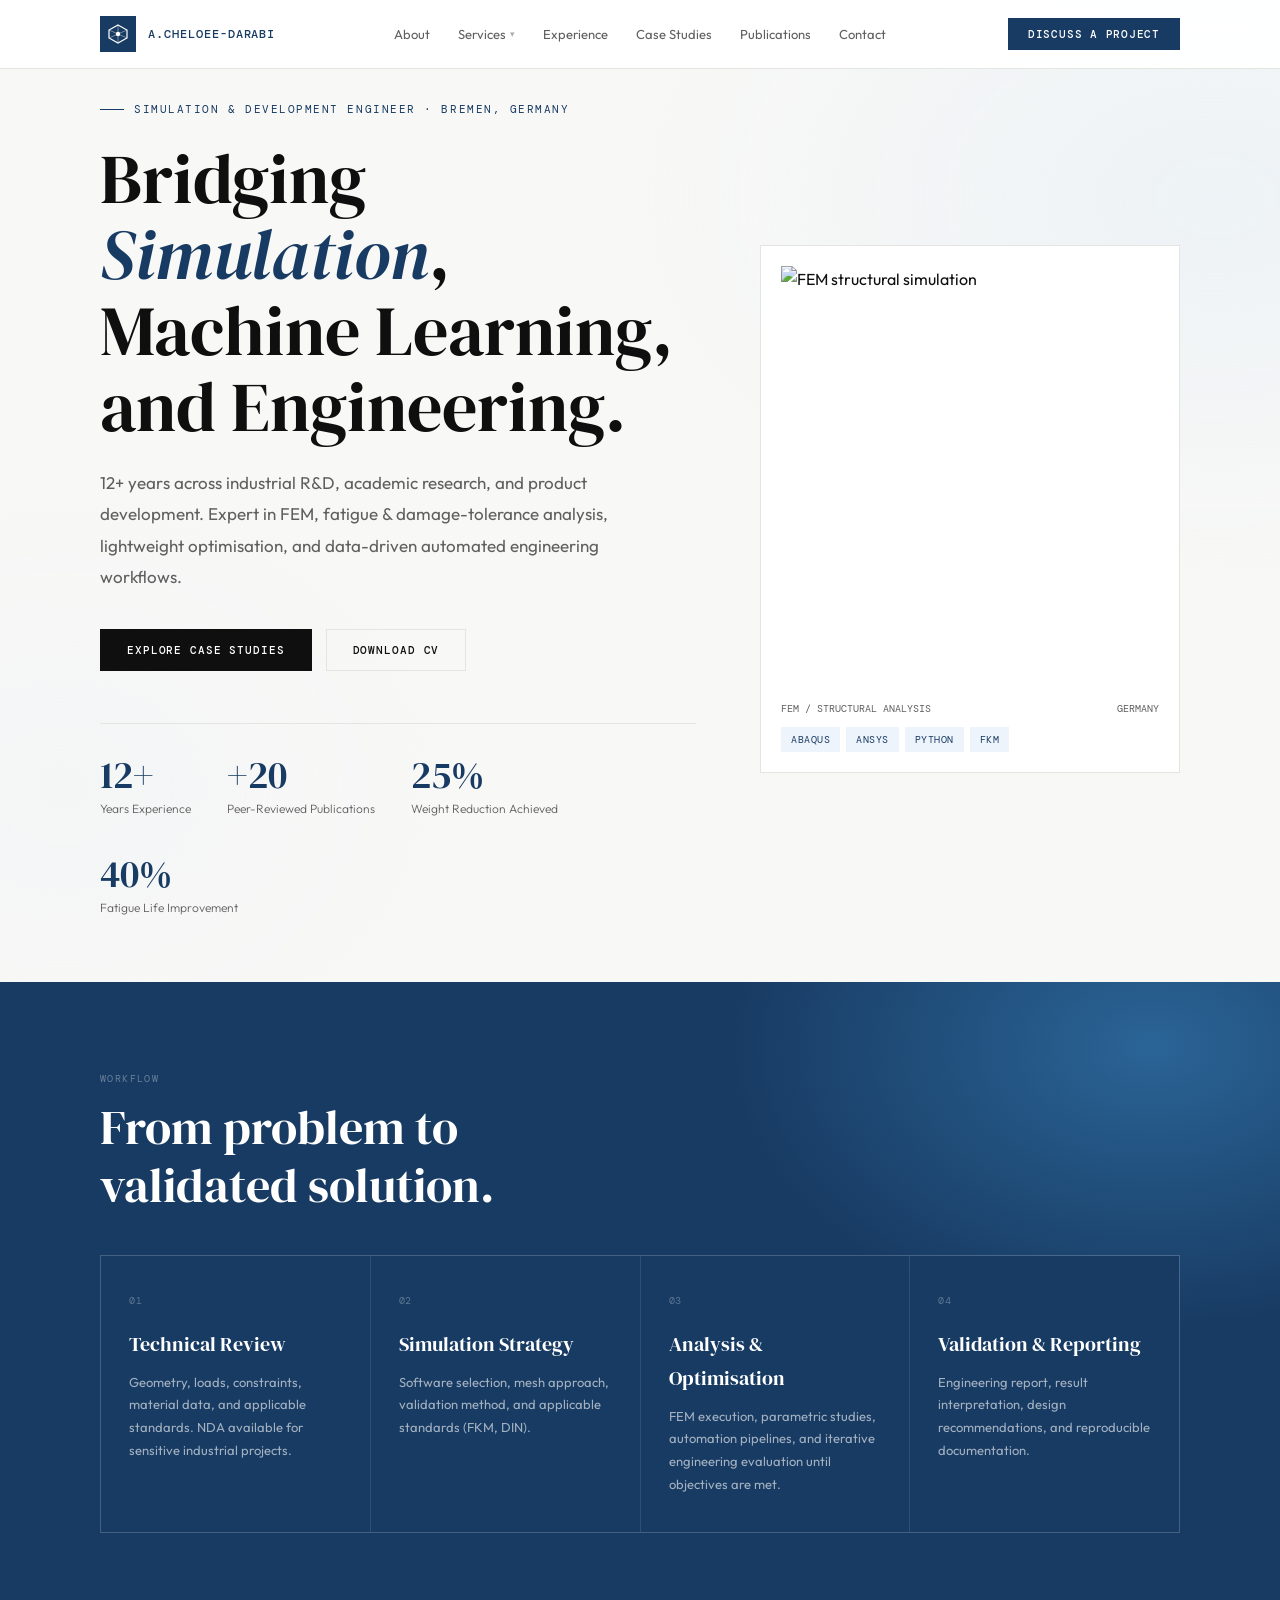
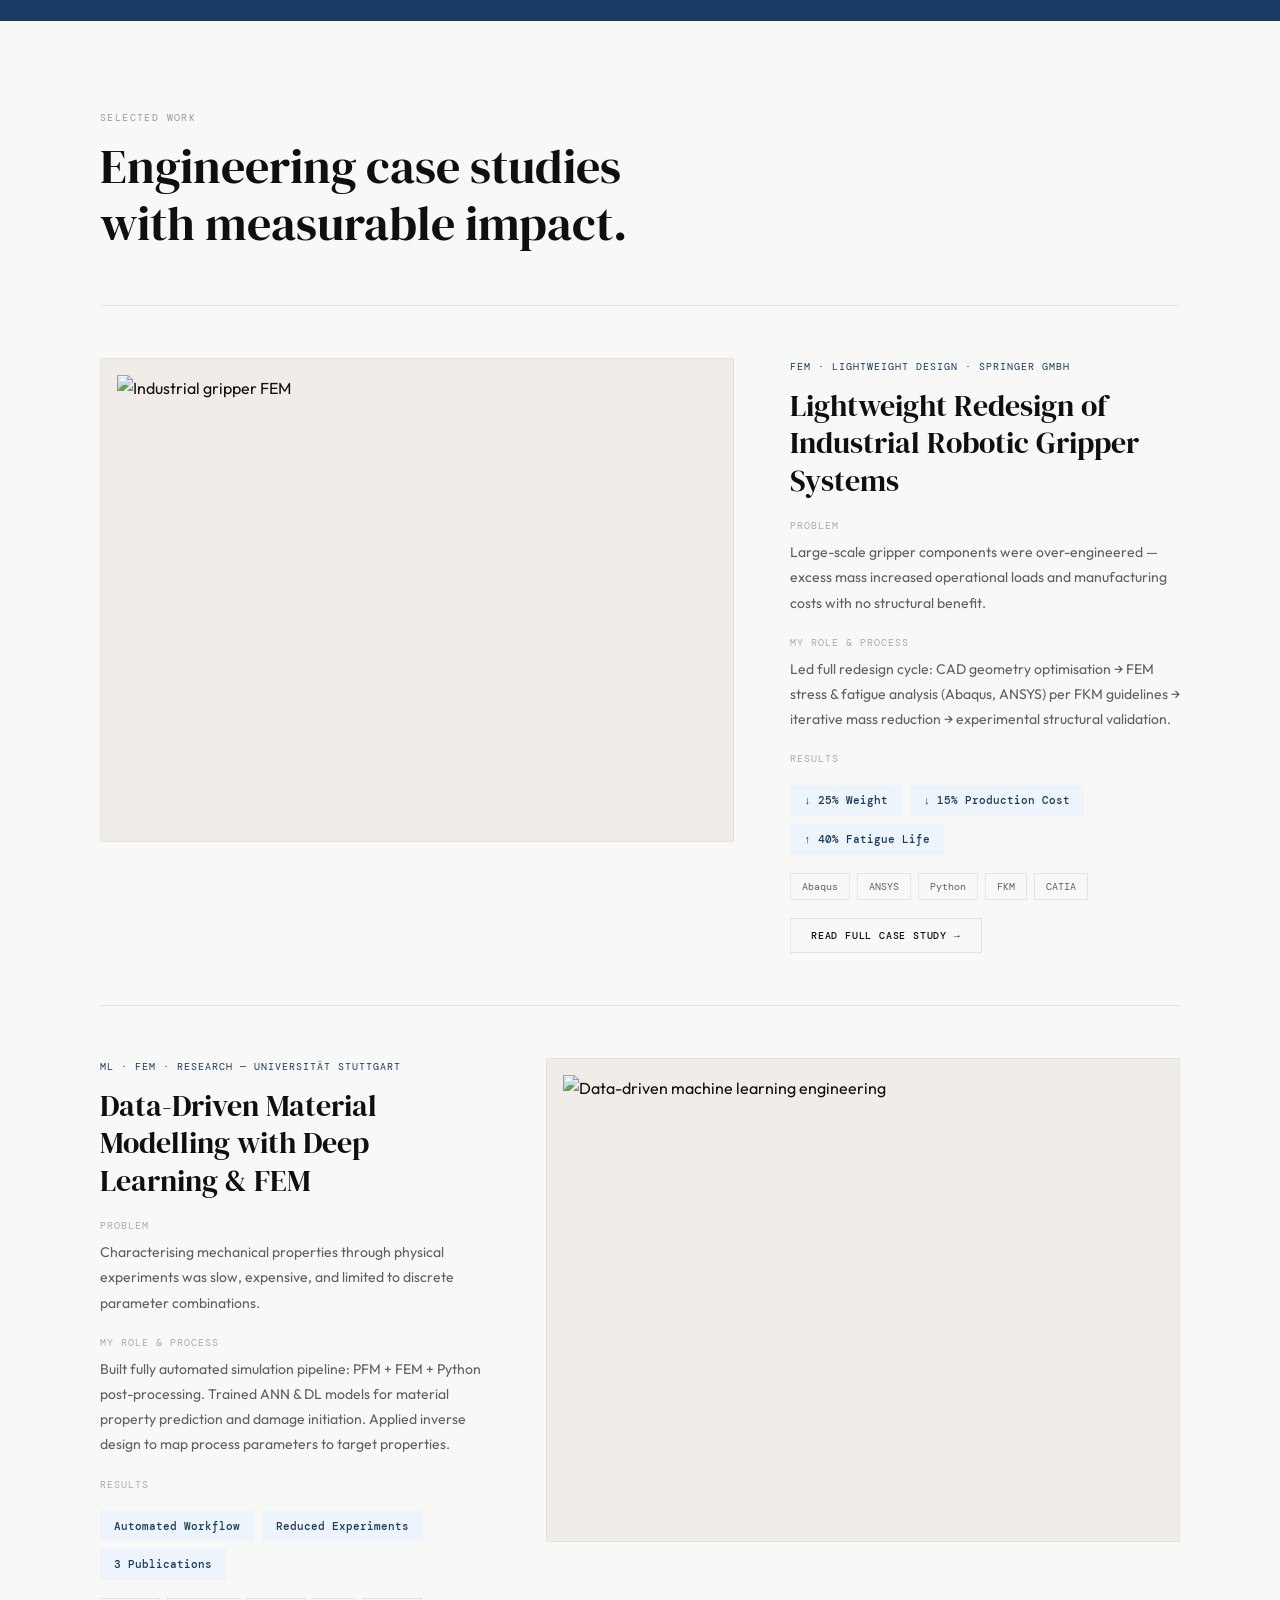
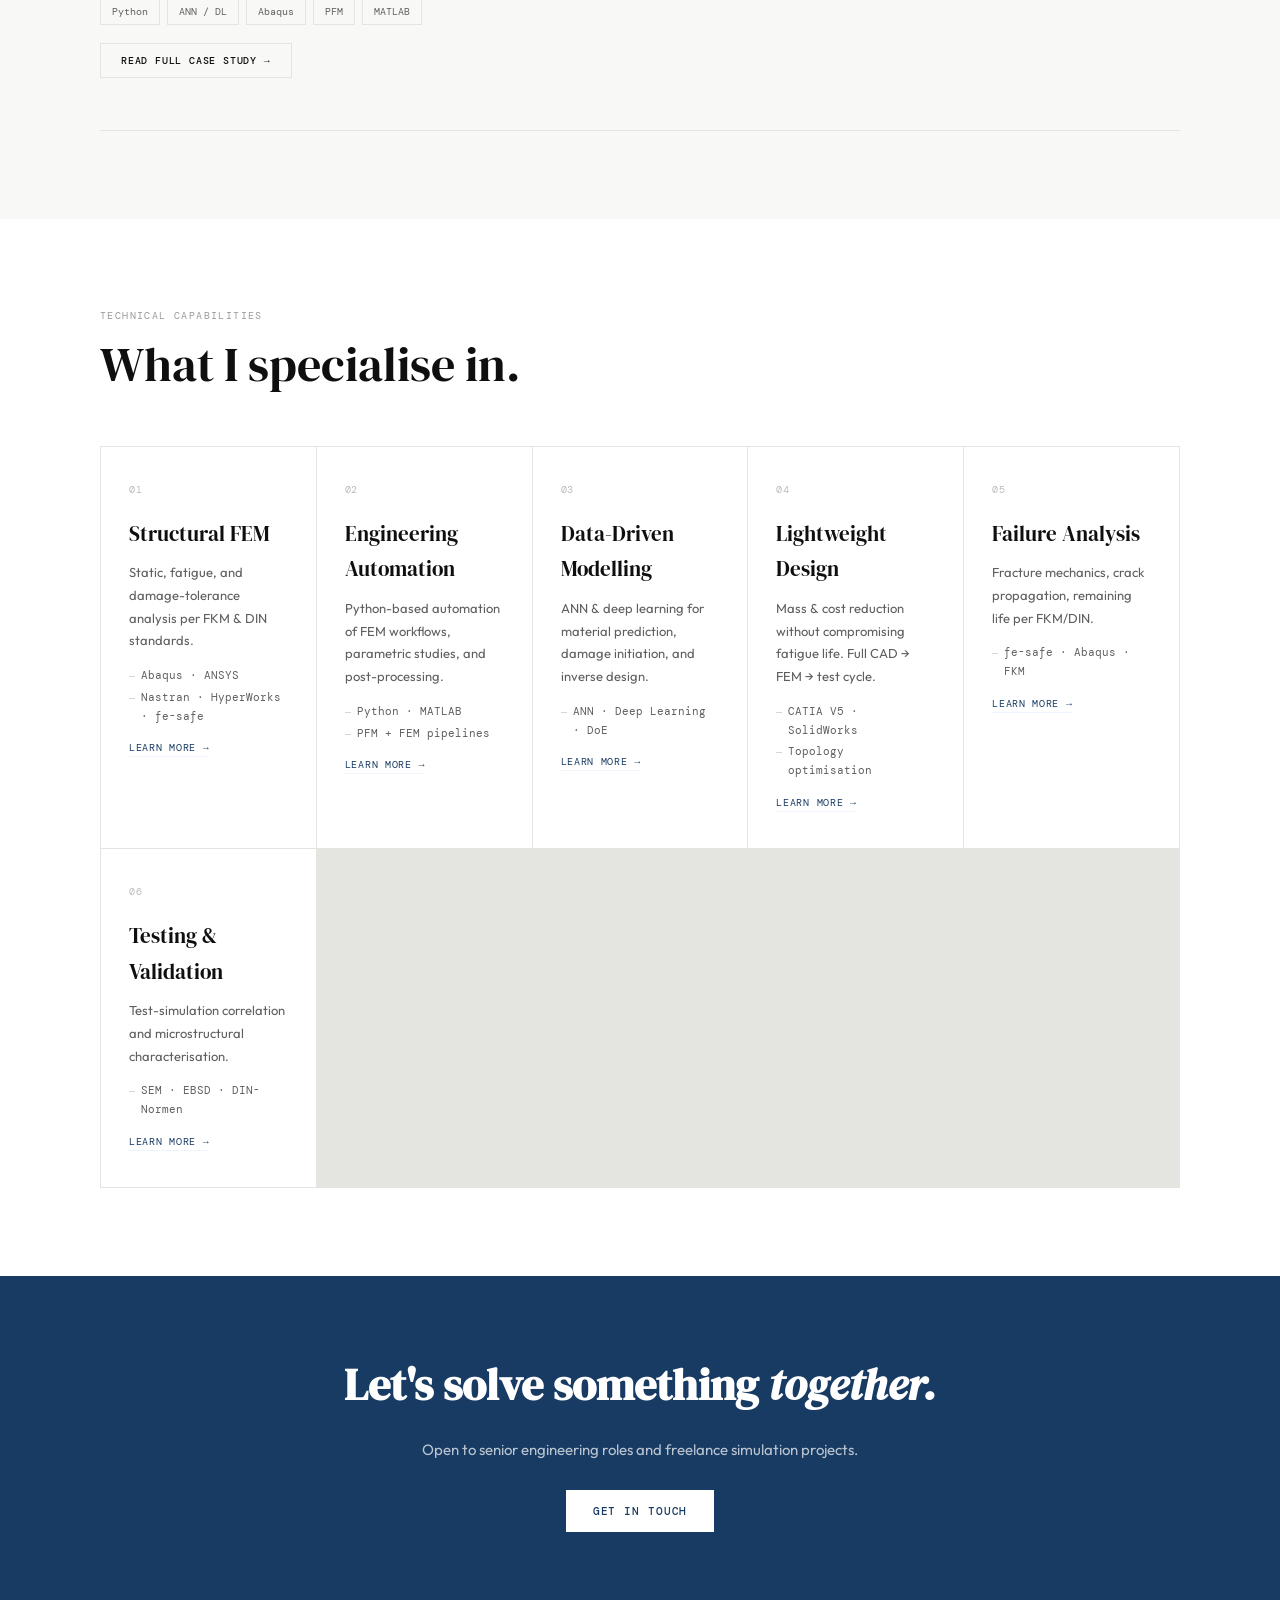
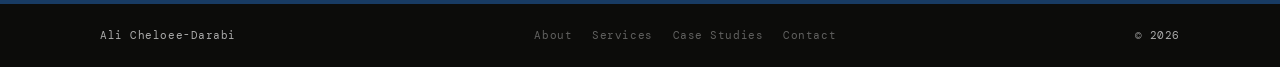
==== commit 7e683ea4: "index.html" ====
--- a/index.html
+++ b/index.html
@@ -8,6 +8,7 @@
 <meta property="og:title" content="Ali Cheloee-Darabi | Simulation Engineer"/>
 <meta property="og:description" content="FEM · Structural Analysis · Data-Driven Methods · Germany"/>
 <meta property="og:type" content="website"/>
+<link rel="canonical" href="https://nimble-lamington-0d9eb6.netlify.app/"/>
 <link rel="preconnect" href="https://fonts.googleapis.com">
 <link href="https://fonts.googleapis.com/css2?family=Outfit:wght@300;400;500;600&family=DM+Serif+Display:ital@0;1&family=DM+Mono:wght@300;400;500&display=swap" rel="stylesheet">
 <style>
@@ -31,7 +32,7 @@
 ::-webkit-scrollbar-thumb{background:var(--border);}
 .wrap{width:min(var(--max),calc(100% - 48px));margin:0 auto;}
 
-/* ══ PAGE SECTIONS ══ */
+/* ══ PAGE SECTIONS (shown/hidden by JS) ══ */
 .page{display:none;}
 .page.active{display:block;}
 
@@ -79,10 +80,12 @@
 /* ══════════════════════════════════════════
    BUTTONS
 ══════════════════════════════════════════ */
-.btn-solid{font-family:var(--mono);font-size:11px;font-weight:500;letter-spacing:.08em;text-transform:uppercase;padding:13px 26px;background:var(--text);color:white;border:1px solid var(--text);transition:.2s;display:inline-block;cursor:pointer;text-align:center;}
+.btn-solid{font-family:var(--mono);font-size:11px;font-weight:500;letter-spacing:.08em;text-transform:uppercase;padding:13px 26px;background:var(--text);color:white;border:1px solid var(--text);transition:.2s;display:inline-block;cursor:pointer;}
 .btn-solid:hover{background:var(--accent);border-color:var(--accent);}
-.btn-outline{font-family:var(--mono);font-size:11px;font-weight:500;letter-spacing:.08em;text-transform:uppercase;padding:13px 26px;background:transparent;color:var(--text);border:1px solid var(--border);transition:.2s;display:inline-block;cursor:pointer;text-align:center;}
+.btn-outline{font-family:var(--mono);font-size:11px;font-weight:500;letter-spacing:.08em;text-transform:uppercase;padding:13px 26px;background:transparent;color:var(--text);border:1px solid var(--border);transition:.2s;display:inline-block;cursor:pointer;}
 .btn-outline:hover{border-color:var(--text);}
+.btn-accent{font-family:var(--mono);font-size:11px;font-weight:500;letter-spacing:.08em;text-transform:uppercase;padding:13px 26px;background:var(--accent);color:white;border:1px solid var(--accent);transition:.2s;display:inline-block;cursor:pointer;}
+.btn-accent:hover{background:var(--accent2);border-color:var(--accent2);}
 
 /* ══════════════════════════════════════════
    SECTION BASE
@@ -90,6 +93,20 @@
 section{padding:88px 0;}
 .sec-tag{font-family:var(--mono);font-size:10px;letter-spacing:.14em;text-transform:uppercase;color:#999;margin-bottom:12px;}
 .sec-title{font-family:var(--serif);font-size:clamp(30px,4vw,48px);font-weight:400;line-height:1.2;margin-bottom:52px;}
+
+/* ══════════════════════════════════════════
+   PAGE HERO (inner pages)
+══════════════════════════════════════════ */
+.page-hero{
+  padding:140px 0 72px;
+  background:radial-gradient(ellipse 60% 80% at 95% 10%,#ddeaf766 0%,transparent 60%),var(--bg);
+  border-bottom:1px solid var(--border);
+}
+.page-hero-tag{font-family:var(--mono);font-size:11px;letter-spacing:.14em;text-transform:uppercase;color:var(--accent);display:flex;align-items:center;gap:10px;margin-bottom:18px;}
+.page-hero-tag::before{content:'';width:22px;height:1px;background:var(--accent);}
+.page-hero h1{font-family:var(--serif);font-size:clamp(38px,5vw,64px);font-weight:400;line-height:1.1;margin-bottom:18px;}
+.page-hero h1 em{font-style:italic;color:var(--accent);}
+.page-hero-desc{font-size:17px;color:var(--muted);max-width:580px;line-height:1.85;}
 
 /* ══════════════════════════════════════════
    HOME — HERO
@@ -109,14 +126,14 @@
 .stats-bar{display:flex;gap:36px;flex-wrap:wrap;padding-top:32px;border-top:1px solid var(--border);}
 .stat-n{font-family:var(--serif);font-size:38px;line-height:1;color:var(--accent);}
 .stat-l{font-size:12px;color:var(--muted);margin-top:5px;font-weight:300;}
-.hero-card{background:var(--surface);border:1px solid var(--border);padding:20px;box-shadow: 0 15px 45px rgba(0,0,0,0.05);}
-.hero-card img{width:100%;aspect-ratio:1;object-fit:cover;object-position: top; filter: contrast(1.02);}
+.hero-card{background:var(--surface);border:1px solid var(--border);padding:20px;}
+.hero-card img{width:100%;aspect-ratio:1;object-fit:cover;}
 .hero-card-footer{padding:14px 0 0;font-family:var(--mono);font-size:10px;color:var(--muted);display:flex;justify-content:space-between;}
 .hero-chips{display:flex;gap:6px;flex-wrap:wrap;margin-top:10px;}
 .chip{font-family:var(--mono);font-size:10px;letter-spacing:.05em;padding:4px 10px;background:var(--accent-light);color:var(--accent);text-transform:uppercase;}
 
 /* ══════════════════════════════════════════
-   OTHER COMPONENTS (Workflow, Case Studies, etc.)
+   WORKFLOW
 ══════════════════════════════════════════ */
 .workflow-section{background:var(--accent);background-image:radial-gradient(ellipse 60% 80% at 90% 10%,#2a6496 0%,transparent 55%);}
 .workflow-section .sec-tag{color:rgba(255,255,255,.35);}
@@ -127,10 +144,14 @@
 .wf-name{font-family:var(--serif);font-size:20px;color:white;font-weight:400;margin-bottom:10px;}
 .wf-txt{font-size:13px;color:rgba(255,255,255,.6);line-height:1.75;}
 
+/* ══════════════════════════════════════════
+   CASE STUDIES
+══════════════════════════════════════════ */
 .case-study{display:grid;grid-template-columns:.9fr 1.1fr;gap:56px;align-items:start;padding:52px 0;border-top:1px solid var(--border);}
 .case-study:last-child{border-bottom:1px solid var(--border);}
 .case-study.rev{grid-template-columns:1.1fr .9fr;}
 .case-study.rev .case-img{order:2;}
+.case-study.rev .case-body{order:1;}
 .case-img{background:var(--warm);border:1px solid var(--border);padding:16px;}
 .case-img img{width:100%;aspect-ratio:4/3;object-fit:cover;}
 .case-cat{font-family:var(--mono);font-size:10px;letter-spacing:.1em;text-transform:uppercase;color:var(--accent);margin-bottom:12px;}
@@ -142,33 +163,140 @@
 .techs{display:flex;gap:7px;flex-wrap:wrap;margin-bottom:18px;}
 .tch{font-family:var(--mono);font-size:10px;padding:4px 11px;border:1px solid var(--border);color:var(--muted);}
 
+/* ══════════════════════════════════════════
+   EXPERTISE GRID
+══════════════════════════════════════════ */
 .exp-grid{display:grid;grid-template-columns:repeat(auto-fit,minmax(200px,1fr));gap:1px;background:var(--border);border:1px solid var(--border);}
-.exp-card{background:var(--surface);padding:34px 28px;transition:.25s;}
+.exp-card{background:var(--surface);padding:34px 28px;transition:.25s;cursor:default;}
+.exp-card:hover{background:var(--bg);}
+.exp-n{font-family:var(--mono);font-size:10px;color:#bbb;margin-bottom:18px;letter-spacing:.06em;}
 .exp-name{font-family:var(--serif);font-size:21px;font-weight:400;margin-bottom:10px;}
 .exp-txt{font-size:13px;color:var(--muted);line-height:1.75;margin-bottom:14px;}
 .exp-tools{display:flex;flex-direction:column;gap:3px;}
 .exp-t{font-family:var(--mono);font-size:11px;color:var(--muted);padding-left:12px;position:relative;}
-.exp-t::before{content:'—';position:absolute;left:0;color:#ccc;top:2px;}
-
+.exp-t::before{content:'—';position:absolute;left:0;color:#ccc;font-size:10px;top:2px;}
+.exp-query{margin-top:16px;display:inline-block;font-family:var(--mono);font-size:10px;letter-spacing:.07em;text-transform:uppercase;color:var(--accent);border:none;border-bottom:1px solid var(--accent-light);padding-bottom:2px;background:none;cursor:pointer;transition:.2s;}
+.exp-query:hover{border-bottom-color:var(--accent);}
+
+/* ══════════════════════════════════════════
+   EXPERIENCE (career)
+══════════════════════════════════════════ */
+.career-list{display:flex;flex-direction:column;}
 .career-row{display:grid;grid-template-columns:170px 1fr;gap:36px;padding:32px 0;border-top:1px solid var(--border);}
-.career-period{font-family:var(--mono);font-size:11px;color:var(--muted);}
-.career-co{font-family:var(--mono);font-size:10px;color:var(--accent);text-transform:uppercase;margin-bottom:5px;}
+.career-row:last-child{border-bottom:1px solid var(--border);}
+.career-period{font-family:var(--mono);font-size:11px;color:var(--muted);padding-top:3px;font-weight:300;}
+.career-co{font-family:var(--mono);font-size:10px;color:var(--accent);text-transform:uppercase;letter-spacing:.06em;margin-bottom:5px;}
 .career-role{font-family:var(--serif);font-size:21px;font-weight:400;margin-bottom:12px;}
 .career-ul{list-style:none;display:flex;flex-direction:column;gap:6px;}
-.career-ul li{font-size:13px;color:var(--muted);padding-left:16px;position:relative;}
-.career-ul li::before{content:'—';position:absolute;left:0;color:#ccc;}
-
-.pub-row{display:grid;grid-template-columns:52px 1fr 80px;gap:24px;padding:24px 0;border-top:1px solid var(--border);}
-.pub-yr{font-family:var(--mono);font-size:11px;color:#bbb;}
-.pub-jnl{font-family:var(--mono);font-size:10px;color:var(--accent);text-transform:uppercase;margin-bottom:5px;}
-.pub-ttl{font-size:15px;font-weight:500;margin-bottom:5px;}
+.career-ul li{font-size:13px;color:var(--muted);padding-left:16px;position:relative;line-height:1.65;}
+.career-ul li::before{content:'—';position:absolute;left:0;color:#ccc;top:2px;font-size:10px;}
+
+/* ══════════════════════════════════════════
+   PUBLICATIONS
+══════════════════════════════════════════ */
+.pub-list{display:flex;flex-direction:column;}
+.pub-row{display:grid;grid-template-columns:52px 1fr 80px;gap:24px;padding:24px 0;border-top:1px solid var(--border);align-items:start;}
+.pub-row:last-child{border-bottom:1px solid var(--border);}
+.pub-yr{font-family:var(--mono);font-size:11px;color:#bbb;padding-top:2px;}
+.pub-jnl{font-family:var(--mono);font-size:10px;color:var(--accent);text-transform:uppercase;letter-spacing:.07em;margin-bottom:5px;}
+.pub-ttl{font-size:15px;font-weight:500;margin-bottom:5px;line-height:1.45;}
 .pub-doi{font-family:var(--mono);font-size:11px;color:var(--muted);transition:.2s;}
 .pub-doi:hover{color:var(--accent);}
-.pub-badge{font-family:var(--mono);font-size:10px;background:var(--accent-light);color:var(--accent);padding:4px 10px;text-align:center;}
-
+.pub-badge{font-family:var(--mono);font-size:10px;background:var(--accent-light);color:var(--accent);padding:4px 10px;text-align:center;align-self:flex-start;}
+
+/* ══════════════════════════════════════════
+   SERVICES (overview cards)
+══════════════════════════════════════════ */
+.services-grid{display:grid;grid-template-columns:repeat(auto-fit,minmax(260px,1fr));gap:1px;background:var(--border);border:1px solid var(--border);}
+.svc-card{background:var(--surface);padding:36px 28px;transition:.25s;cursor:pointer;}
+.svc-card:hover{background:var(--bg);transform:translateY(-2px);}
+.svc-n{font-family:var(--mono);font-size:10px;color:#bbb;margin-bottom:18px;letter-spacing:.06em;}
+.svc-icon{width:44px;height:44px;border:1px solid var(--border);display:flex;align-items:center;justify-content:center;margin-bottom:18px;}
+.svc-icon svg{width:22px;height:22px;stroke:var(--accent);fill:none;stroke-width:1.5;}
+.svc-name{font-family:var(--serif);font-size:22px;font-weight:400;margin-bottom:10px;}
+.svc-txt{font-size:13px;color:var(--muted);line-height:1.8;margin-bottom:18px;}
+.svc-link{font-family:var(--mono);font-size:10px;text-transform:uppercase;letter-spacing:.07em;color:var(--accent);display:inline-flex;align-items:center;gap:6px;}
+
+/* ══════════════════════════════════════════
+   ABOUT
+══════════════════════════════════════════ */
+.about-grid{display:grid;grid-template-columns:1fr 1fr;gap:64px;align-items:start;}
+.about-txt{font-size:16px;color:var(--muted);line-height:1.9;}
+.about-txt p+p{margin-top:1.4rem;}
+.about-specs{border-top:1px solid var(--border);margin-top:2rem;}
+.about-spec{display:flex;justify-content:space-between;padding:.9rem 0;border-bottom:1px solid var(--border);}
+.about-spec-l{font-size:12px;color:var(--muted);font-weight:300;}
+.about-spec-v{font-family:var(--mono);font-size:12px;color:var(--text);text-align:right;}
+
+/* ══════════════════════════════════════════
+   CONTACT PAGE + CHAT
+══════════════════════════════════════════ */
+.contact-grid{display:grid;grid-template-columns:1fr 1fr;gap:64px;align-items:start;}
+.contact-tagline{font-family:var(--serif);font-size:clamp(26px,3.5vw,40px);line-height:1.25;margin:14px 0 16px;}
+.contact-tagline em{font-style:italic;color:var(--accent);}
+.contact-txt{font-size:15px;color:var(--muted);line-height:1.8;margin-bottom:28px;}
+.contact-cards{display:flex;flex-direction:column;gap:9px;}
+.ccard{display:flex;justify-content:space-between;align-items:center;padding:14px 16px;border:1px solid var(--border);transition:.2s;color:var(--text);cursor:pointer;}
+.ccard:hover{border-color:var(--text);}
+.ccard-lbl{font-family:var(--mono);font-size:10px;text-transform:uppercase;letter-spacing:.08em;color:var(--muted);margin-bottom:2px;}
+.ccard-val{font-size:14px;font-weight:500;}
+.ccard-arrow{color:var(--muted);font-size:14px;}
+/* Chat */
+.chat-box{background:var(--surface);border:1px solid var(--border);display:flex;flex-direction:column;height:480px;}
+.chat-header{padding:14px 18px;border-bottom:1px solid var(--border);display:flex;align-items:center;gap:10px;}
+.chat-dot{width:8px;height:8px;border-radius:50%;background:#4ade80;flex-shrink:0;}
+.chat-hname{font-family:var(--mono);font-size:12px;color:var(--accent);font-weight:500;}
+.chat-hstatus{font-family:var(--mono);font-size:10px;color:#aaa;margin-left:auto;}
+.chat-messages{flex:1;overflow-y:auto;padding:16px;display:flex;flex-direction:column;gap:10px;}
+.chat-messages::-webkit-scrollbar{width:3px;}
+.chat-messages::-webkit-scrollbar-thumb{background:var(--border);}
+.msg{max-width:82%;font-size:13px;line-height:1.65;padding:10px 14px;}
+.msg.bot{background:var(--accent-light);color:var(--text);align-self:flex-start;border-radius:0 8px 8px 8px;}
+.msg.user{background:var(--accent);color:white;align-self:flex-end;border-radius:8px 0 8px 8px;}
+.msg-time{font-family:var(--mono);font-size:9px;color:#bbb;margin-top:4px;}
+.chat-typing{display:none;align-items:center;gap:4px;padding:10px 14px;align-self:flex-start;}
+.chat-typing.show{display:flex;}
+.dot-anim{width:6px;height:6px;border-radius:50%;background:var(--muted);animation:bounce .9s infinite;}
+.dot-anim:nth-child(2){animation-delay:.15s;}
+.dot-anim:nth-child(3){animation-delay:.3s;}
+@keyframes bounce{0%,60%,100%{transform:translateY(0)}30%{transform:translateY(-5px)}}
+.chat-quick{padding:10px 16px;border-top:1px solid var(--border);display:flex;gap:6px;flex-wrap:wrap;}
+.quick-btn{font-family:var(--mono);font-size:10px;padding:5px 12px;background:var(--accent-light);color:var(--accent);border:none;cursor:pointer;transition:.2s;letter-spacing:.04em;}
+.quick-btn:hover{background:var(--accent);color:white;}
+.chat-input-row{display:flex;border-top:1px solid var(--border);}
+.chat-input{flex:1;padding:13px 16px;border:none;outline:none;font-family:var(--sans);font-size:14px;background:transparent;color:var(--text);}
+.chat-send{padding:0 18px;background:var(--accent);color:white;border:none;cursor:pointer;font-family:var(--mono);font-size:11px;letter-spacing:.06em;text-transform:uppercase;transition:.2s;}
+.chat-send:hover{background:var(--accent2);}
+
+/* ══════════════════════════════════════════
+   CONTACT STRIP
+══════════════════════════════════════════ */
 .contact-strip{background:var(--accent);padding:72px 0;text-align:center;}
 .contact-strip h2{font-family:var(--serif);font-size:clamp(28px,4vw,44px);color:white;margin-bottom:14px;}
+.contact-strip h2 em{font-style:italic;}
 .contact-strip p{font-size:15px;color:rgba(255,255,255,.7);margin-bottom:28px;}
+
+/* ══════════════════════════════════════════
+   SERVICE DETAIL PAGE
+══════════════════════════════════════════ */
+.service-detail-grid{display:grid;grid-template-columns:1fr 1fr;gap:56px;align-items:start;}
+.sd-list{list-style:none;display:flex;flex-direction:column;gap:10px;margin-top:12px;}
+.sd-list li{font-size:14px;color:var(--muted);padding-left:18px;position:relative;line-height:1.7;}
+.sd-list li::before{content:'—';position:absolute;left:0;color:#ccc;font-size:10px;top:3px;}
+.sd-sidebar{background:var(--surface);border:1px solid var(--border);padding:28px;}
+.sd-sidebar h4{font-family:var(--serif);font-size:20px;margin-bottom:16px;}
+.sd-tools{display:flex;flex-direction:column;gap:8px;}
+.sd-tool{font-family:var(--mono);font-size:12px;padding:8px 14px;background:var(--accent-light);color:var(--accent);}
+
+/* ══════════════════════════════════════════
+   FOOTER
+══════════════════════════════════════════ */
+footer{background:#0c0c0a;padding:22px 0;font-family:var(--mono);font-size:11px;letter-spacing:.05em;}
+.footer-inner{width:min(var(--max),calc(100% - 48px));margin:0 auto;display:flex;justify-content:space-between;align-items:center;flex-wrap:wrap;gap:8px;color:rgba(255,255,255,.35);}
+.footer-inner span{color:rgba(255,255,255,.65);}
+.footer-links{display:flex;gap:20px;}
+.footer-links a{color:rgba(255,255,255,.35);font-size:11px;transition:.2s;cursor:pointer;}
+.footer-links a:hover{color:rgba(255,255,255,.65);}
 
 /* ══════════════════════════════════════════
    ANIMATIONS
@@ -177,23 +305,29 @@
 .fade-up.on{opacity:1;transform:none;}
 
 /* ══════════════════════════════════════════
-   FOOTER
-══════════════════════════════════════════ */
-footer{background:#0c0c0a;padding:22px 0;font-family:var(--mono);font-size:11px;color:rgba(255,255,255,0.35);}
-.footer-inner{width:min(var(--max),calc(100% - 48px));margin:0 auto;display:flex;justify-content:space-between;align-items:center;}
-
+   RESPONSIVE
+══════════════════════════════════════════ */
 @media(max-width:900px){
   .nav-center{display:none;}
   .hero-grid{grid-template-columns:1fr;}
-  .hero-card{max-width:400px; margin: 0 auto 40px;}
-  .case-study{grid-template-columns:1fr;}
-  .career-row{grid-template-columns:1fr; gap: 10px;}
+  .hero-card{display:none;}
+  .case-study,.case-study.rev{grid-template-columns:1fr;gap:24px;}
+  .case-study.rev .case-img,.case-study.rev .case-body{order:unset;}
+  .about-grid,.contact-grid,.service-detail-grid{grid-template-columns:1fr;gap:36px;}
+  .career-row{grid-template-columns:1fr;gap:6px;}
+  .pub-row{grid-template-columns:1fr;gap:6px;}
+  .pub-yr,.pub-badge{display:none;}
+  section{padding:60px 0;}
+  .wrap{width:calc(100% - 32px);}
+  .page-hero{padding:110px 0 52px;}
 }
 </style>
 </head>
 <body>
 
-<!-- NAV -->
+<!-- ══════════════════════════════════════════
+     NAV (shared across all pages)
+══════════════════════════════════════════ -->
 <nav>
   <div class="nav-inner">
     <div class="nav-brand" onclick="showPage('home')">
@@ -201,6 +335,8 @@
         <svg viewBox="0 0 22 22" fill="none">
           <polygon points="11,2 20,7 20,15 11,20 2,15 2,7" stroke="white" stroke-width="1.2" fill="none"/>
           <line x1="11" y1="2" x2="11" y2="20" stroke="white" stroke-width=".8" opacity=".5"/>
+          <line x1="2" y1="7" x2="20" y2="15" stroke="white" stroke-width=".8" opacity=".5"/>
+          <line x1="20" y1="7" x2="2" y2="15" stroke="white" stroke-width=".8" opacity=".5"/>
           <circle cx="11" cy="11" r="2.2" fill="white"/>
         </svg>
       </div>
@@ -209,6 +345,20 @@
 
     <ul class="nav-center">
       <li><a onclick="showPage('about')" data-page="about">About</a></li>
+      <li class="dropdown">
+        <a onclick="showPage('services')" data-page="services" class="dropdown-toggle">Services <span class="chevron">▾</span></a>
+        <div class="dropdown-menu">
+          <a onclick="showPage('svc-modeling')">Modeling & Simulation</a>
+          <a onclick="showPage('svc-failure')">Failure Analysis</a>
+          <a onclick="showPage('svc-testing')">Mechanical Testing</a>
+          <div class="dropdown-divider"></div>
+          <a onclick="showPage('svc-data-analysis')">Data Analysis</a>
+          <a onclick="showPage('svc-data-generation')">Data Generation & Analysis</a>
+          <div class="dropdown-divider"></div>
+          <a onclick="showPage('svc-ai')">AI in Simulation</a>
+          <a onclick="showPage('svc-software')">Software Development</a>
+        </div>
+      </li>
       <li><a onclick="showPage('experience')" data-page="experience">Experience</a></li>
       <li><a onclick="showPage('case-studies')" data-page="case-studies">Case Studies</a></li>
       <li><a onclick="showPage('publications')" data-page="publications">Publications</a></li>
@@ -220,257 +370,669 @@
 </nav>
 
 
-<!-- PAGE: HOME -->
+<!-- ══════════════════════════════════════════
+     PAGE: HOME
+══════════════════════════════════════════ -->
 <div id="page-home" class="page active">
+
+  <!-- HERO -->
   <section class="hero">
     <div class="wrap">
       <div class="hero-grid">
         <div>
           <div class="hero-tag">Simulation & Development Engineer · Bremen, Germany</div>
           <h1>Bridging <em>Simulation</em>,<br>Machine Learning,<br>and Engineering.</h1>
-          <p class="hero-desc">12+ years across industrial R&D, academic research, and product development. Expert in FEM, fatigue analysis, and data-driven automated engineering workflows.</p>
+          <p class="hero-desc">12+ years across industrial R&D, academic research, and product development. Expert in FEM, fatigue & damage-tolerance analysis, lightweight optimisation, and data-driven automated engineering workflows.</p>
           <div class="hero-btns">
             <button class="btn-solid" onclick="showPage('case-studies')">Explore Case Studies</button>
-            <a href="Lebenslauf_Ali_Cheloee-Darabi.pdf" target="_blank" class="btn-outline">Download CV</a>
+            <button class="btn-outline cv-btn">Download CV</button>
           </div>
           <div class="stats-bar">
             <div><div class="stat-n">12+</div><div class="stat-l">Years Experience</div></div>
-            <div><div class="stat-n">+20</div><div class="stat-l">Publications</div></div>
-            <div><div class="stat-n">25%</div><div class="stat-l">Weight Reduction</div></div>
+            <div><div class="stat-n">+20</div><div class="stat-l">Peer-Reviewed Publications</div></div>
+            <div><div class="stat-n">25%</div><div class="stat-l">Weight Reduction Achieved</div></div>
+            <div><div class="stat-n">40%</div><div class="stat-l">Fatigue Life Improvement</div></div>
           </div>
         </div>
         <div class="hero-card">
-          <!-- اصلاح شد: عکس شما -->
-          <img src="ali.jpg" alt="Ali Cheloee-Darabi" width="420" height="420" loading="eager">
-          <div class="hero-card-footer"><span>FEM / STRUCTURAL</span><span>GERMANY</span></div>
+          <img src="https://images.unsplash.com/photo-1581092160607-ee22621dd758?q=80&w=900&auto=format&fit=crop" alt="FEM structural simulation" width="420" height="420" loading="eager">
+          <div class="hero-card-footer"><span>FEM / STRUCTURAL ANALYSIS</span><span>GERMANY</span></div>
           <div class="hero-chips">
-            <span class="chip">Abaqus</span><span class="chip">Python</span><span class="chip">FKM</span><span class="chip">ML</span>
+            <span class="chip">Abaqus</span><span class="chip">ANSYS</span><span class="chip">Python</span><span class="chip">FKM</span>
           </div>
         </div>
       </div>
     </div>
   </section>
 
+  <!-- WORKFLOW -->
   <section class="workflow-section">
     <div class="wrap">
       <div class="sec-tag fade-up">Workflow</div>
       <h2 class="sec-title fade-up">From problem to<br>validated solution.</h2>
       <div class="workflow-grid">
-        <div class="wf-item fade-up"><div class="wf-n">01</div><div class="wf-name">Technical Review</div><p class="wf-txt">Geometry, loads, and material data. NDA available for sensitive projects.</p></div>
-        <div class="wf-item fade-up" style="transition-delay:.1s"><div class="wf-n">02</div><div class="wf-name">Simulation</div><p class="wf-txt">Software selection, mesh approach, and standards (FKM, DIN).</p></div>
-        <div class="wf-item fade-up" style="transition-delay:.2s"><div class="wf-n">03</div><div class="wf-name">Optimization</div><p class="wf-txt">Iterative engineering evaluation until objectives are met.</p></div>
-        <div class="wf-item fade-up" style="transition-delay:.3s"><div class="wf-n">04</div><div class="wf-name">Reporting</div><p class="wf-txt">Validated reports and design recommendations.</p></div>
+        <div class="wf-item fade-up"><div class="wf-n">01</div><div class="wf-name">Technical Review</div><p class="wf-txt">Geometry, loads, constraints, material data, and applicable standards. NDA available for sensitive industrial projects.</p></div>
+        <div class="wf-item fade-up" style="transition-delay:.07s"><div class="wf-n">02</div><div class="wf-name">Simulation Strategy</div><p class="wf-txt">Software selection, mesh approach, validation method, and applicable standards (FKM, DIN).</p></div>
+        <div class="wf-item fade-up" style="transition-delay:.14s"><div class="wf-n">03</div><div class="wf-name">Analysis & Optimisation</div><p class="wf-txt">FEM execution, parametric studies, automation pipelines, and iterative engineering evaluation until objectives are met.</p></div>
+        <div class="wf-item fade-up" style="transition-delay:.21s"><div class="wf-n">04</div><div class="wf-name">Validation & Reporting</div><p class="wf-txt">Engineering report, result interpretation, design recommendations, and reproducible documentation.</p></div>
       </div>
     </div>
   </section>
 
+  <!-- SELECTED WORK -->
+  <section style="background:var(--bg);">
+    <div class="wrap">
+      <div class="sec-tag fade-up">Selected Work</div>
+      <h2 class="sec-title fade-up">Engineering case studies<br>with measurable impact.</h2>
+
+      <div class="case-study fade-up">
+        <div class="case-img"><img src="https://images.unsplash.com/photo-1537462715879-360eeb61a0ad?q=80&w=900&auto=format&fit=crop" alt="Industrial gripper FEM" width="600" height="450" loading="lazy"></div>
+        <div class="case-body">
+          <div class="case-cat">FEM · Lightweight Design · Springer GmbH</div>
+          <h3 class="case-title">Lightweight Redesign of Industrial Robotic Gripper Systems</h3>
+          <div class="case-lbl">Problem</div>
+          <p class="case-p">Large-scale gripper components were over-engineered — excess mass increased operational loads and manufacturing costs with no structural benefit.</p>
+          <div class="case-lbl">My Role & Process</div>
+          <p class="case-p">Led full redesign cycle: CAD geometry optimisation → FEM stress & fatigue analysis (Abaqus, ANSYS) per FKM guidelines → iterative mass reduction → experimental structural validation.</p>
+          <div class="case-lbl">Results</div>
+          <div class="results"><span class="res">↓ 25% Weight</span><span class="res">↓ 15% Production Cost</span><span class="res">↑ 40% Fatigue Life</span></div>
+          <div class="techs"><span class="tch">Abaqus</span><span class="tch">ANSYS</span><span class="tch">Python</span><span class="tch">FKM</span><span class="tch">CATIA</span></div>
+          <button class="btn-outline" style="font-size:10px;padding:10px 20px;" onclick="showPage('case-studies')">Read full case study →</button>
+        </div>
+      </div>
+
+      <div class="case-study rev fade-up">
+        <div class="case-body">
+          <div class="case-cat">ML · FEM · Research — Universität Stuttgart</div>
+          <h3 class="case-title">Data-Driven Material Modelling with Deep Learning & FEM</h3>
+          <div class="case-lbl">Problem</div>
+          <p class="case-p">Characterising mechanical properties through physical experiments was slow, expensive, and limited to discrete parameter combinations.</p>
+          <div class="case-lbl">My Role & Process</div>
+          <p class="case-p">Built fully automated simulation pipeline: PFM + FEM + Python post-processing. Trained ANN & DL models for material property prediction and damage initiation. Applied inverse design to map process parameters to target properties.</p>
+          <div class="case-lbl">Results</div>
+          <div class="results"><span class="res">Automated Workflow</span><span class="res">Reduced Experiments</span><span class="res">3 Publications</span></div>
+          <div class="techs"><span class="tch">Python</span><span class="tch">ANN / DL</span><span class="tch">Abaqus</span><span class="tch">PFM</span><span class="tch">MATLAB</span></div>
+          <button class="btn-outline" style="font-size:10px;padding:10px 20px;" onclick="showPage('case-studies')">Read full case study →</button>
+        </div>
+        <div class="case-img"><img src="https://images.unsplash.com/photo-1516321318423-f06f85e504b3?q=80&w=900&auto=format&fit=crop" alt="Data-driven machine learning engineering" width="600" height="450" loading="lazy"></div>
+      </div>
+    </div>
+  </section>
+
+  <!-- EXPERTISE -->
+  <section style="background:var(--surface);">
+    <div class="wrap">
+      <div class="sec-tag fade-up">Technical Capabilities</div>
+      <h2 class="sec-title fade-up">What I specialise in.</h2>
+      <div class="exp-grid">
+        <div class="exp-card fade-up"><div class="exp-n">01</div><div class="exp-name">Structural FEM</div><p class="exp-txt">Static, fatigue, and damage-tolerance analysis per FKM & DIN standards.</p><div class="exp-tools"><span class="exp-t">Abaqus · ANSYS</span><span class="exp-t">Nastran · HyperWorks · fe-safe</span></div><button class="exp-query" onclick="showPage('svc-modeling')">Learn more →</button></div>
+        <div class="exp-card fade-up" style="transition-delay:.07s"><div class="exp-n">02</div><div class="exp-name">Engineering Automation</div><p class="exp-txt">Python-based automation of FEM workflows, parametric studies, and post-processing.</p><div class="exp-tools"><span class="exp-t">Python · MATLAB</span><span class="exp-t">PFM + FEM pipelines</span></div><button class="exp-query" onclick="showPage('svc-software')">Learn more →</button></div>
+        <div class="exp-card fade-up" style="transition-delay:.14s"><div class="exp-n">03</div><div class="exp-name">Data-Driven Modelling</div><p class="exp-txt">ANN & deep learning for material prediction, damage initiation, and inverse design.</p><div class="exp-tools"><span class="exp-t">ANN · Deep Learning · DoE</span></div><button class="exp-query" onclick="showPage('svc-ai')">Learn more →</button></div>
+        <div class="exp-card fade-up" style="transition-delay:.21s"><div class="exp-n">04</div><div class="exp-name">Lightweight Design</div><p class="exp-txt">Mass & cost reduction without compromising fatigue life. Full CAD → FEM → test cycle.</p><div class="exp-tools"><span class="exp-t">CATIA V5 · SolidWorks</span><span class="exp-t">Topology optimisation</span></div><button class="exp-query" onclick="showPage('svc-modeling')">Learn more →</button></div>
+        <div class="exp-card fade-up" style="transition-delay:.28s"><div class="exp-n">05</div><div class="exp-name">Failure Analysis</div><p class="exp-txt">Fracture mechanics, crack propagation, remaining life per FKM/DIN.</p><div class="exp-tools"><span class="exp-t">fe-safe · Abaqus · FKM</span></div><button class="exp-query" onclick="showPage('svc-failure')">Learn more →</button></div>
+        <div class="exp-card fade-up" style="transition-delay:.35s"><div class="exp-n">06</div><div class="exp-name">Testing & Validation</div><p class="exp-txt">Test-simulation correlation and microstructural characterisation.</p><div class="exp-tools"><span class="exp-t">SEM · EBSD · DIN-Normen</span></div><button class="exp-query" onclick="showPage('svc-testing')">Learn more →</button></div>
+      </div>
+    </div>
+  </section>
+
+  <!-- CONTACT STRIP -->
   <div class="contact-strip">
     <h2>Let's solve something <em>together.</em></h2>
     <p>Open to senior engineering roles and freelance simulation projects.</p>
-    <button class="btn-solid" onclick="showPage('contact')" style="background:white;color:var(--accent);">Get in Touch</button>
+    <button class="btn-solid" onclick="showPage('contact')" style="border-color:white;background:white;color:var(--accent);">Get in Touch</button>
   </div>
-</div>
-
-
-<!-- PAGE: ABOUT -->
+
+  <footer><div class="footer-inner"><span>Ali Cheloee-Darabi</span><div class="footer-links"><a onclick="showPage('about')">About</a><a onclick="showPage('services')">Services</a><a onclick="showPage('case-studies')">Case Studies</a><a onclick="showPage('contact')">Contact</a></div><span>© 2026</span></div></footer>
+</div>
+
+
+<!-- ══════════════════════════════════════════
+     PAGE: ABOUT
+══════════════════════════════════════════ -->
 <div id="page-about" class="page">
-  <section style="padding-top:160px;">
+  <div class="page-hero">
     <div class="wrap">
-      <div class="sec-tag">About</div>
-      <h1 class="sec-title">The engineer behind the <em>work.</em></h1>
-      <div style="display:grid; grid-template-columns: 1fr 1fr; gap:64px;">
-        <div class="case-p">
+      <div class="page-hero-tag">About</div>
+      <h1>The engineer<br>behind the <em>work.</em></h1>
+      <p class="page-hero-desc">Simulation & Development Engineer with 12+ years across industrial R&D, academic research, and product development. Based in Bremen, Germany.</p>
+    </div>
+  </div>
+  <section style="background:var(--surface);">
+    <div class="wrap">
+      <div class="about-grid">
+        <div class="about-txt fade-up">
           <p>I'm a simulation and development engineer with over 12 years of experience in structural mechanics, fatigue analysis, and data-driven engineering. My career spans fracture mechanics laboratories in Tehran, research at Universität Stuttgart, and industrial engineering at Springer GmbH in Germany.</p>
-          <p style="margin-top:20px;">I approach every project from design concept through to validated results. My work combines deep technical expertise in FEM (Abaqus, ANSYS) with modern data science tools (Python, ML) to deliver engineering solutions that are both rigorous and efficient.</p>
-          <div style="margin-top:32px; display:flex; gap:12px;">
-            <a href="Lebenslauf_Ali_Cheloee-Darabi.pdf" target="_blank" class="btn-solid">Download CV</a>
-            <button class="btn-outline" onclick="showPage('contact')">Contact Me</button>
+          <p>What drives me is the intersection of rigorous simulation and real engineering impact — whether that's cutting component weight by 25%, extending fatigue life by 40%, or building machine learning pipelines that significantly reduce physical testing requirements.</p>
+          <p>I approach every project from design concept through to validated results. My work combines deep technical expertise in FEM (Abaqus, ANSYS, Nastran) with modern data science tools (Python, ANN, deep learning) to deliver engineering solutions that are both rigorous and efficient.</p>
+          <p>Currently open to senior engineering roles in structural simulation, R&D, or product development — as well as selected freelance simulation and modelling projects.</p>
+          <div style="margin-top:28px;display:flex;gap:14px;flex-wrap:wrap;">
+            <button class="btn-solid" onclick="showPage('case-studies')">View Case Studies</button>
+            <button class="btn-outline cv-btn">Download CV</button>
           </div>
         </div>
-        <div style="background:var(--surface); border:1px solid var(--border); padding:32px;">
-          <h4 style="margin-bottom:20px; font-family:var(--serif);">Technical Core</h4>
-          <div class="techs">
-            <span class="tch">FEM (Abaqus/ANSYS)</span><span class="tch">Python Automation</span>
-            <span class="tch">Fatigue (FKM)</span><span class="tch">Machine Learning</span>
-            <span class="tch">Fracture Mechanics</span><span class="tch">CATIA/SolidWorks</span>
+        <div class="fade-up" style="transition-delay:.1s">
+          <div class="about-specs">
+            <div class="about-spec"><span class="about-spec-l">Current Role</span><span class="about-spec-v">Calculation Engineer · Springer GmbH</span></div>
+            <div class="about-spec"><span class="about-spec-l">Location</span><span class="about-spec-v">Bremen, Germany</span></div>
+            <div class="about-spec"><span class="about-spec-l">Education</span><span class="about-spec-v">PhD cand. · M.Sc. · B.Sc. Mechanical Engineering</span></div>
+            <div class="about-spec"><span class="about-spec-l">PhD Focus</span><span class="about-spec-v">Data-Driven Material Modeling · FEM · ML</span></div>
+            <div class="about-spec"><span class="about-spec-l">Core Tools</span><span class="about-spec-v">Abaqus · ANSYS · Python · CATIA</span></div>
+            <div class="about-spec"><span class="about-spec-l">Standards</span><span class="about-spec-v">FKM-Richtlinie · DIN-Normen</span></div>
+            <div class="about-spec"><span class="about-spec-l">Languages</span><span class="about-spec-v">Persian (native) · English C1 · German B2</span></div>
+            <div class="about-spec"><span class="about-spec-l">Publications</span><span class="about-spec-v">+20 peer-reviewed journals</span></div>
+            <div class="about-spec"><span class="about-spec-l">Availability</span><span class="about-spec-v">Open to offers · Freelance available</span></div>
           </div>
         </div>
       </div>
     </div>
   </section>
-</div>
-
-
-<!-- PAGE: EXPERIENCE -->
+  <div class="contact-strip"><h2>Interested in working <em>together?</em></h2><p>Let's have a technical discussion — no commitment required.</p><button class="btn-solid" onclick="showPage('contact')" style="border-color:white;background:white;color:var(--accent);">Get in Touch</button></div>
+  <footer><div class="footer-inner"><span>Ali Cheloee-Darabi</span><div class="footer-links"><a onclick="showPage('home')">Home</a><a onclick="showPage('services')">Services</a><a onclick="showPage('contact')">Contact</a></div><span>© 2026</span></div></footer>
+</div>
+
+
+<!-- ══════════════════════════════════════════
+     PAGE: SERVICES OVERVIEW
+══════════════════════════════════════════ -->
+<div id="page-services" class="page">
+  <div class="page-hero">
+    <div class="wrap">
+      <div class="page-hero-tag">Services</div>
+      <h1>What I can do<br>for <em>you.</em></h1>
+      <p class="page-hero-desc">From structural simulation and failure analysis to AI-driven modelling and software automation — end-to-end engineering solutions.</p>
+    </div>
+  </div>
+  <section style="background:var(--surface);">
+    <div class="wrap">
+      <div class="services-grid">
+        <div class="svc-card fade-up" onclick="showPage('svc-modeling')">
+          <div class="svc-n">01</div>
+          <div class="svc-icon"><svg viewBox="0 0 24 24"><path d="M12 2L2 7l10 5 10-5-10-5z"/><path d="M2 17l10 5 10-5"/><path d="M2 12l10 5 10-5"/></svg></div>
+          <div class="svc-name">Modeling & Simulation</div>
+          <p class="svc-txt">FEM simulation, structural analysis, topology optimisation and engineering validation per FKM & DIN standards.</p>
+          <span class="svc-link">Explore service →</span>
+        </div>
+        <div class="svc-card fade-up" style="transition-delay:.07s" onclick="showPage('svc-failure')">
+          <div class="svc-n">02</div>
+          <div class="svc-icon"><svg viewBox="0 0 24 24"><circle cx="12" cy="12" r="9"/><path d="M12 8v4l3 3"/></svg></div>
+          <div class="svc-name">Failure Analysis</div>
+          <p class="svc-txt">Fatigue assessment, crack analysis, fracture mechanics and damage tolerance for safety-critical components.</p>
+          <span class="svc-link">Explore service →</span>
+        </div>
+        <div class="svc-card fade-up" style="transition-delay:.14s" onclick="showPage('svc-testing')">
+          <div class="svc-n">03</div>
+          <div class="svc-icon"><svg viewBox="0 0 24 24"><rect x="3" y="3" width="7" height="7"/><rect x="14" y="3" width="7" height="7"/><rect x="3" y="14" width="7" height="7"/></svg></div>
+          <div class="svc-name">Mechanical Testing</div>
+          <p class="svc-txt">Experimental validation, material testing, SEM/EBSD microanalysis and test-simulation correlation.</p>
+          <span class="svc-link">Explore service →</span>
+        </div>
+        <div class="svc-card fade-up" style="transition-delay:.21s" onclick="showPage('svc-data-analysis')">
+          <div class="svc-n">04</div>
+          <div class="svc-icon"><svg viewBox="0 0 24 24"><polyline points="22 12 18 12 15 21 9 3 6 12 2 12"/></svg></div>
+          <div class="svc-name">Data Analysis</div>
+          <p class="svc-txt">Processing engineering datasets, statistical analysis, parametric studies and structured reporting.</p>
+          <span class="svc-link">Explore service →</span>
+        </div>
+        <div class="svc-card fade-up" style="transition-delay:.28s" onclick="showPage('svc-data-generation')">
+          <div class="svc-n">05</div>
+          <div class="svc-icon"><svg viewBox="0 0 24 24"><ellipse cx="12" cy="5" rx="9" ry="3"/><path d="M21 12c0 1.66-4 3-9 3s-9-1.34-9-3"/><path d="M3 5v14c0 1.66 4 3 9 3s9-1.34 9-3V5"/></svg></div>
+          <div class="svc-name">Data Generation & Analysis</div>
+          <p class="svc-txt">Automated simulation-based data generation for training ML models and Design of Experiments (DoE).</p>
+          <span class="svc-link">Explore service →</span>
+        </div>
+        <div class="svc-card fade-up" style="transition-delay:.35s" onclick="showPage('svc-ai')">
+          <div class="svc-n">06</div>
+          <div class="svc-icon"><svg viewBox="0 0 24 24"><path d="M12 2a10 10 0 1 0 0 20 10 10 0 0 0 0-20z"/><path d="M12 8v4l3 3"/></svg></div>
+          <div class="svc-name">AI in Simulation</div>
+          <p class="svc-txt">Deep learning and ANN models integrated into FEM workflows for property prediction and inverse design.</p>
+          <span class="svc-link">Explore service →</span>
+        </div>
+        <div class="svc-card fade-up" style="transition-delay:.42s" onclick="showPage('svc-software')">
+          <div class="svc-n">07</div>
+          <div class="svc-icon"><svg viewBox="0 0 24 24"><polyline points="16 18 22 12 16 6"/><polyline points="8 6 2 12 8 18"/></svg></div>
+          <div class="svc-name">Software Development</div>
+          <p class="svc-txt">Python automation, simulation pipelines, post-processing tools and engineering dashboards.</p>
+          <span class="svc-link">Explore service →</span>
+        </div>
+      </div>
+    </div>
+  </section>
+  <div class="contact-strip"><h2>Ready to start a <em>project?</em></h2><p>Let's discuss scope, timeline, and approach.</p><button class="btn-solid" onclick="showPage('contact')" style="border-color:white;background:white;color:var(--accent);">Get in Touch</button></div>
+  <footer><div class="footer-inner"><span>Ali Cheloee-Darabi</span><div class="footer-links"><a onclick="showPage('home')">Home</a><a onclick="showPage('case-studies')">Case Studies</a><a onclick="showPage('contact')">Contact</a></div><span>© 2026</span></div></footer>
+</div>
+
+
+<!-- ══ SERVICE DETAIL PAGES (one template each) ══ -->
+
+<!-- Modeling & Simulation -->
+<div id="page-svc-modeling" class="page">
+  <div class="page-hero"><div class="wrap"><div class="page-hero-tag">Services · 01</div><h1>Modeling &<br><em>Simulation</em></h1><p class="page-hero-desc">FEM-based structural analysis, topology optimisation and engineering validation for industrial and safety-critical components.</p></div></div>
+  <section style="background:var(--surface);"><div class="wrap"><div class="service-detail-grid fade-up">
+    <div>
+      <div class="sec-tag">What's included</div>
+      <h2 class="sec-title" style="margin-bottom:24px;">Structural FEM analysis<br>from concept to report.</h2>
+      <ul class="sd-list">
+        <li>Static and quasi-static structural analysis</li>
+        <li>Fatigue and cyclic loading simulation</li>
+        <li>Thermal and thermo-mechanical analysis</li>
+        <li>Topology and parametric optimisation</li>
+        <li>Lightweight design — mass & cost reduction</li>
+        <li>Full development cycle: CAD → FEM → prototyping → testing</li>
+        <li>Technical report with design recommendations</li>
+        <li>NDA available for confidential industrial projects</li>
+      </ul>
+      <div style="margin-top:32px;display:flex;gap:14px;flex-wrap:wrap;">
+        <button class="btn-solid" onclick="openChat('I need Modeling & Simulation services')">Request a Quote</button>
+        <button class="btn-outline" onclick="showPage('case-studies')">View Case Studies</button>
+      </div>
+    </div>
+    <div class="sd-sidebar">
+      <h4>Tools & Software</h4>
+      <div class="sd-tools">
+        <div class="sd-tool">Abaqus</div><div class="sd-tool">ANSYS Mechanical</div>
+        <div class="sd-tool">Nastran / Patran</div><div class="sd-tool">HyperWorks</div>
+        <div class="sd-tool">LS-DYNA</div><div class="sd-tool">CATIA V5</div><div class="sd-tool">SolidWorks</div>
+      </div>
+      <div style="margin-top:24px;padding-top:20px;border-top:1px solid var(--border);">
+        <div class="sec-tag" style="margin-bottom:10px;">Standards</div>
+        <div class="sd-tools"><div class="sd-tool">FKM-Richtlinie</div><div class="sd-tool">DIN-Normen</div></div>
+      </div>
+    </div>
+  </div></div></section>
+  <div class="contact-strip"><h2>Need a simulation <em>quote?</em></h2><p>Describe your project and I'll respond within 24 hours.</p><button class="btn-solid" onclick="showPage('contact')" style="border-color:white;background:white;color:var(--accent);">Get in Touch</button></div>
+  <footer><div class="footer-inner"><span>Ali Cheloee-Darabi</span><div class="footer-links"><a onclick="showPage('services')">All Services</a><a onclick="showPage('contact')">Contact</a></div><span>© 2026</span></div></footer>
+</div>
+
+<!-- Failure Analysis -->
+<div id="page-svc-failure" class="page">
+  <div class="page-hero"><div class="wrap"><div class="page-hero-tag">Services · 02</div><h1>Failure<br><em>Analysis</em></h1><p class="page-hero-desc">Fatigue assessment, fracture mechanics, and damage-tolerance analysis for safety-critical components per FKM and DIN standards.</p></div></div>
+  <section style="background:var(--surface);"><div class="wrap"><div class="service-detail-grid fade-up">
+    <div>
+      <div class="sec-tag">What's included</div>
+      <h2 class="sec-title" style="margin-bottom:24px;">From crack initiation<br>to life assessment.</h2>
+      <ul class="sd-list">
+        <li>Fatigue life calculation per FKM-Richtlinie</li>
+        <li>Damage-tolerance and crack propagation analysis</li>
+        <li>Identification of critical failure zones in FEM</li>
+        <li>Fracture mechanics modelling (LEFM / EPFM)</li>
+        <li>Remaining service life estimation</li>
+        <li>Test-simulation correlation and experimental validation</li>
+        <li>Failure root-cause investigation</li>
+        <li>Engineering report with recommendations</li>
+      </ul>
+      <div style="margin-top:32px;display:flex;gap:14px;flex-wrap:wrap;">
+        <button class="btn-solid" onclick="openChat('I need Failure Analysis services')">Request a Quote</button>
+        <button class="btn-outline" onclick="showPage('case-studies')">View Case Studies</button>
+      </div>
+    </div>
+    <div class="sd-sidebar">
+      <h4>Tools & Software</h4>
+      <div class="sd-tools"><div class="sd-tool">Abaqus</div><div class="sd-tool">ANSYS</div><div class="sd-tool">fe-safe</div><div class="sd-tool">HyperWorks</div></div>
+      <div style="margin-top:24px;padding-top:20px;border-top:1px solid var(--border);"><div class="sec-tag" style="margin-bottom:10px;">Standards</div><div class="sd-tools"><div class="sd-tool">FKM-Richtlinie</div><div class="sd-tool">DIN-Normen</div></div></div>
+    </div>
+  </div></div></section>
+  <div class="contact-strip"><h2>Have a failure <em>to investigate?</em></h2><p>Get in touch with your component details and I'll respond promptly.</p><button class="btn-solid" onclick="showPage('contact')" style="border-color:white;background:white;color:var(--accent);">Get in Touch</button></div>
+  <footer><div class="footer-inner"><span>Ali Cheloee-Darabi</span><div class="footer-links"><a onclick="showPage('services')">All Services</a><a onclick="showPage('contact')">Contact</a></div><span>© 2026</span></div></footer>
+</div>
+
+<!-- Mechanical Testing -->
+<div id="page-svc-testing" class="page">
+  <div class="page-hero"><div class="wrap"><div class="page-hero-tag">Services · 03</div><h1>Mechanical<br><em>Testing</em></h1><p class="page-hero-desc">Experimental validation, material characterisation, and test-simulation correlation to verify that computed results match physical behaviour.</p></div></div>
+  <section style="background:var(--surface);"><div class="wrap"><div class="service-detail-grid fade-up">
+    <div>
+      <div class="sec-tag">What's included</div>
+      <h2 class="sec-title" style="margin-bottom:24px;">Bridging simulation<br>and physical reality.</h2>
+      <ul class="sd-list">
+        <li>Mechanical material testing (tensile, fatigue, fracture)</li>
+        <li>Microstructural characterisation via SEM and EBSD</li>
+        <li>Test-simulation correlation and model validation</li>
+        <li>Material card generation for FEM models</li>
+        <li>Experimental structural testing support</li>
+        <li>Material data interpretation and reporting</li>
+      </ul>
+      <div style="margin-top:32px;"><button class="btn-solid" onclick="openChat('I need Mechanical Testing services')">Request a Quote</button></div>
+    </div>
+    <div class="sd-sidebar">
+      <h4>Techniques</h4>
+      <div class="sd-tools"><div class="sd-tool">SEM Analysis</div><div class="sd-tool">EBSD Mapping</div><div class="sd-tool">Fatigue Testing</div><div class="sd-tool">Tensile Testing</div><div class="sd-tool">Fracture Mechanics</div></div>
+    </div>
+  </div></div></section>
+  <div class="contact-strip"><h2>Need experimental <em>validation?</em></h2><p>Let's discuss your testing requirements.</p><button class="btn-solid" onclick="showPage('contact')" style="border-color:white;background:white;color:var(--accent);">Get in Touch</button></div>
+  <footer><div class="footer-inner"><span>Ali Cheloee-Darabi</span><div class="footer-links"><a onclick="showPage('services')">All Services</a><a onclick="showPage('contact')">Contact</a></div><span>© 2026</span></div></footer>
+</div>
+
+<!-- Data Analysis -->
+<div id="page-svc-data-analysis" class="page">
+  <div class="page-hero"><div class="wrap"><div class="page-hero-tag">Services · 04</div><h1>Data<br><em>Analysis</em></h1><p class="page-hero-desc">Processing engineering datasets, statistical analysis, parametric studies, optimisation, and structured reporting for engineering decisions.</p></div></div>
+  <section style="background:var(--surface);"><div class="wrap"><div class="service-detail-grid fade-up">
+    <div>
+      <div class="sec-tag">What's included</div>
+      <h2 class="sec-title" style="margin-bottom:24px;">Turning raw data into<br>engineering insight.</h2>
+      <ul class="sd-list">
+        <li>Processing and cleaning engineering datasets</li>
+        <li>Statistical analysis and uncertainty quantification</li>
+        <li>Parametric sensitivity and optimisation studies</li>
+        <li>FEM result post-processing and visualisation</li>
+        <li>Correlation analysis and trend identification</li>
+        <li>Structured engineering reports and dashboards</li>
+      </ul>
+      <div style="margin-top:32px;"><button class="btn-solid" onclick="openChat('I need Data Analysis services')">Request a Quote</button></div>
+    </div>
+    <div class="sd-sidebar"><h4>Tools</h4><div class="sd-tools"><div class="sd-tool">Python (pandas, numpy, scipy)</div><div class="sd-tool">MATLAB</div><div class="sd-tool">Design of Experiments</div><div class="sd-tool">Matplotlib / Plotly</div></div></div>
+  </div></div></section>
+  <div class="contact-strip"><h2>Have data that needs <em>analysis?</em></h2><p>Get in touch with your dataset and objectives.</p><button class="btn-solid" onclick="showPage('contact')" style="border-color:white;background:white;color:var(--accent);">Get in Touch</button></div>
+  <footer><div class="footer-inner"><span>Ali Cheloee-Darabi</span><div class="footer-links"><a onclick="showPage('services')">All Services</a><a onclick="showPage('contact')">Contact</a></div><span>© 2026</span></div></footer>
+</div>
+
+<!-- Data Generation -->
+<div id="page-svc-data-generation" class="page">
+  <div class="page-hero"><div class="wrap"><div class="page-hero-tag">Services · 05</div><h1>Data Generation<br>& <em>Analysis</em></h1><p class="page-hero-desc">Automated simulation-based data generation for ML model training, Design of Experiments, and inverse engineering workflows.</p></div></div>
+  <section style="background:var(--surface);"><div class="wrap"><div class="service-detail-grid fade-up">
+    <div>
+      <div class="sec-tag">What's included</div>
+      <h2 class="sec-title" style="margin-bottom:24px;">Simulation as a<br>data source.</h2>
+      <ul class="sd-list">
+        <li>Automated parametric FEM studies for dataset generation</li>
+        <li>Design of Experiments (DoE) planning and execution</li>
+        <li>Phase-field modelling (PFM) for microstructure data</li>
+        <li>Training dataset preparation for ML models</li>
+        <li>Validation and quality checking of generated datasets</li>
+        <li>Integration with downstream ML pipelines</li>
+      </ul>
+      <div style="margin-top:32px;"><button class="btn-solid" onclick="openChat('I need Data Generation services')">Request a Quote</button></div>
+    </div>
+    <div class="sd-sidebar"><h4>Tools</h4><div class="sd-tools"><div class="sd-tool">Python</div><div class="sd-tool">Abaqus (scripted)</div><div class="sd-tool">PFM pipelines</div><div class="sd-tool">DoE frameworks</div></div></div>
+  </div></div></section>
+  <div class="contact-strip"><h2>Need simulation <em>data?</em></h2><p>Tell me your ML or research requirements.</p><button class="btn-solid" onclick="showPage('contact')" style="border-color:white;background:white;color:var(--accent);">Get in Touch</button></div>
+  <footer><div class="footer-inner"><span>Ali Cheloee-Darabi</span><div class="footer-links"><a onclick="showPage('services')">All Services</a><a onclick="showPage('contact')">Contact</a></div><span>© 2026</span></div></footer>
+</div>
+
+<!-- AI in Simulation -->
+<div id="page-svc-ai" class="page">
+  <div class="page-hero"><div class="wrap"><div class="page-hero-tag">Services · 06</div><h1>AI in<br><em>Simulation</em></h1><p class="page-hero-desc">Integrating deep learning and ANN models into FEM workflows — predicting material properties, damage initiation, and enabling inverse design.</p></div></div>
+  <section style="background:var(--surface);"><div class="wrap"><div class="service-detail-grid fade-up">
+    <div>
+      <div class="sec-tag">What's included</div>
+      <h2 class="sec-title" style="margin-bottom:24px;">Machine learning that<br>speaks engineering.</h2>
+      <ul class="sd-list">
+        <li>ANN model training for mechanical property prediction</li>
+        <li>Deep learning for damage initiation and failure prediction</li>
+        <li>Surrogate models to replace expensive FEM simulations</li>
+        <li>Inverse design: process parameters → target properties</li>
+        <li>AI-driven optimisation of design space (lattice, topology)</li>
+        <li>Integration into automated engineering workflows</li>
+        <li>Model validation and error quantification</li>
+      </ul>
+      <div style="margin-top:32px;"><button class="btn-solid" onclick="openChat('I need AI in Simulation services')">Request a Quote</button></div>
+    </div>
+    <div class="sd-sidebar"><h4>Tools & Frameworks</h4><div class="sd-tools"><div class="sd-tool">Python (TensorFlow / PyTorch)</div><div class="sd-tool">ANN · Deep Learning</div><div class="sd-tool">Scikit-learn</div><div class="sd-tool">MATLAB ML Toolbox</div><div class="sd-tool">Abaqus (scripted)</div></div></div>
+  </div></div></section>
+  <div class="contact-strip"><h2>Want AI in your <em>engineering workflow?</em></h2><p>Let's talk about your use case.</p><button class="btn-solid" onclick="showPage('contact')" style="border-color:white;background:white;color:var(--accent);">Get in Touch</button></div>
+  <footer><div class="footer-inner"><span>Ali Cheloee-Darabi</span><div class="footer-links"><a onclick="showPage('services')">All Services</a><a onclick="showPage('contact')">Contact</a></div><span>© 2026</span></div></footer>
+</div>
+
+<!-- Software Development -->
+<div id="page-svc-software" class="page">
+  <div class="page-hero"><div class="wrap"><div class="page-hero-tag">Services · 07</div><h1>Software<br><em>Development</em></h1><p class="page-hero-desc">Python automation tools, FEM simulation pipelines, post-processing scripts, and engineering calculation dashboards.</p></div></div>
+  <section style="background:var(--surface);"><div class="wrap"><div class="service-detail-grid fade-up">
+    <div>
+      <div class="sec-tag">What's included</div>
+      <h2 class="sec-title" style="margin-bottom:24px;">Engineering software<br>built by engineers.</h2>
+      <ul class="sd-list">
+        <li>Python scripts for FEM workflow automation (Abaqus, ANSYS)</li>
+        <li>Parametric study runners with automated result extraction</li>
+        <li>Post-processing pipelines for FEM result analysis</li>
+        <li>Automated report generation from simulation outputs</li>
+        <li>Engineering calculation tools and dashboards</li>
+        <li>PFM + FEM integrated simulation pipelines</li>
+        <li>Data processing and visualisation tools</li>
+      </ul>
+      <div style="margin-top:32px;"><button class="btn-solid" onclick="openChat('I need Software Development services')">Request a Quote</button></div>
+    </div>
+    <div class="sd-sidebar"><h4>Languages & Tools</h4><div class="sd-tools"><div class="sd-tool">Python</div><div class="sd-tool">MATLAB</div><div class="sd-tool">Abaqus Python API</div><div class="sd-tool">ANSYS scripting</div><div class="sd-tool">pandas · numpy · matplotlib</div></div></div>
+  </div></div></section>
+  <div class="contact-strip"><h2>Need an automation <em>tool?</em></h2><p>Describe your workflow and I'll build the right solution.</p><button class="btn-solid" onclick="showPage('contact')" style="border-color:white;background:white;color:var(--accent);">Get in Touch</button></div>
+  <footer><div class="footer-inner"><span>Ali Cheloee-Darabi</span><div class="footer-links"><a onclick="showPage('services')">All Services</a><a onclick="showPage('contact')">Contact</a></div><span>© 2026</span></div></footer>
+</div>
+
+
+<!-- ══════════════════════════════════════════
+     PAGE: EXPERIENCE
+══════════════════════════════════════════ -->
 <div id="page-experience" class="page">
-  <section style="padding-top:160px;">
-    <div class="wrap">
-      <div class="sec-tag">Experience</div>
-      <h1 class="sec-title">Career History</h1>
-      <div class="career-list">
-        <div class="career-row fade-up">
-          <div class="career-period">2023 — Present</div>
-          <div>
-            <div class="career-co">Springer GmbH · Germany</div>
-            <div class="career-role">Calculation Engineer</div>
-            <ul class="career-ul">
-              <li>FEM analyses (static & fatigue) per FKM guidelines.</li>
-              <li>Lightweight redesign: 25% weight reduction achieved.</li>
-              <li>Design optimization: 40% fatigue life improvement.</li>
-            </ul>
+  <div class="page-hero"><div class="wrap"><div class="page-hero-tag">Experience</div><h1>12+ years of<br><em>engineering</em> work.</h1><p class="page-hero-desc">Industrial engineering, academic research, and simulation development across Iran and Germany.</p></div></div>
+  <section style="background:var(--surface);"><div class="wrap">
+    <div class="career-list">
+      <div class="career-row fade-up">
+        <div class="career-period">05/2023 — Present</div>
+        <div><div class="career-co">Springer GmbH · Bremen, Germany</div><div class="career-role">Calculation Engineer</div><ul class="career-ul"><li>FEM analyses (static & fatigue) per FKM guidelines — identification of critical failure zones and reduction of failure risk</li><li>Lightweight redesign of large-scale gripper components — 25% weight reduction while meeting all fatigue life requirements</li><li>Design optimisation: up to 40% fatigue life improvement and 15% production cost reduction</li><li>Technical coordination with departments, suppliers, and clients — shortened iteration cycles</li><li>Test-simulation correlation to validate computed structural behaviour experimentally</li></ul></div>
+      </div>
+      <div class="career-row fade-up">
+        <div class="career-period">12/2018 — 04/2023</div>
+        <div><div class="career-co">Universität Stuttgart · IMWF</div><div class="career-role">Research Associate (PhD)</div><ul class="career-ul"><li>Developed fully automated simulation workflow (PFM + FEM + post-processing) with Python</li><li>Trained ANN and deep learning models for mechanical property prediction and damage initiation</li><li>Inverse design approaches linking process parameters to target material properties</li><li>+20 peer-reviewed publications in Q1/Q2 journals; collaboration with funded research partners</li></ul></div>
+      </div>
+      <div class="career-row fade-up">
+        <div class="career-period">10/2015 — 10/2018</div>
+        <div><div class="career-co">Behzad Diesel · Tehran, Iran</div><div class="career-role">Development Engineer</div><ul class="career-ul"><li>CAD & FEM-based component development with material and process optimisation</li><li>Damage-tolerance calculations and fatigue life assessments for safety-critical components</li><li>Cross-team coordination (design, manufacturing, assembly) — reduced development time ~20%</li><li>Quality analysis and defect reduction in production processes</li></ul></div>
+      </div>
+      <div class="career-row fade-up">
+        <div class="career-period">04/2014 — 09/2015</div>
+        <div><div class="career-co">IUST · Lab for Fracture Mechanics & Fatigue, Tehran</div><div class="career-role">Simulation & Test Engineer</div><ul class="career-ul"><li>FEM simulations for damage-tolerance analysis and experimental material testing</li><li>Test-simulation correlation to validate computational results</li></ul></div>
+      </div>
+    </div>
+    <div style="margin-top:36px;"><button class="btn-outline cv-btn">Download Full CV (PDF)</button></div>
+  </div></section>
+  <div class="contact-strip"><h2>Interested in my <em>background?</em></h2><p>Let's discuss how my experience fits your project or role.</p><button class="btn-solid" onclick="showPage('contact')" style="border-color:white;background:white;color:var(--accent);">Get in Touch</button></div>
+  <footer><div class="footer-inner"><span>Ali Cheloee-Darabi</span><div class="footer-links"><a onclick="showPage('home')">Home</a><a onclick="showPage('publications')">Publications</a><a onclick="showPage('contact')">Contact</a></div><span>© 2026</span></div></footer>
+</div>
+
+
+<!-- ══════════════════════════════════════════
+     PAGE: CASE STUDIES
+══════════════════════════════════════════ -->
+<div id="page-case-studies" class="page">
+  <div class="page-hero"><div class="wrap"><div class="page-hero-tag">Case Studies</div><h1>Engineering problems,<br><em>solved.</em></h1><p class="page-hero-desc">Real projects with measurable outcomes — from industrial lightweight design to AI-driven material modelling.</p></div></div>
+  <section style="background:var(--bg);"><div class="wrap">
+
+    <div class="case-study fade-up">
+      <div class="case-img"><img src="https://images.unsplash.com/photo-1537462715879-360eeb61a0ad?q=80&w=900&auto=format&fit=crop" alt="Industrial gripper FEM" width="600" height="450" loading="lazy"></div>
+      <div class="case-body">
+        <div class="case-cat">FEM · Lightweight Design · Springer GmbH</div>
+        <h3 class="case-title">Lightweight Redesign of Industrial Robotic Gripper Systems</h3>
+        <div class="case-lbl">Problem</div><p class="case-p">Large-scale gripper components were over-engineered — excess mass increased operational loads and manufacturing costs with no structural benefit.</p>
+        <div class="case-lbl">My Role & Process</div><p class="case-p">Led the full redesign cycle: CAD geometry optimisation → FEM stress & fatigue analysis (Abaqus, ANSYS) per FKM guidelines → iterative mass reduction → experimental structural validation. Managed technical coordination across engineering, production, and supplier teams.</p>
+        <div class="case-lbl">Results</div>
+        <div class="results"><span class="res">↓ 25% Weight</span><span class="res">↓ 15% Production Cost</span><span class="res">↑ 40% Fatigue Life</span><span class="res">All Requirements Met</span></div>
+        <div class="techs"><span class="tch">Abaqus</span><span class="tch">ANSYS</span><span class="tch">Python</span><span class="tch">FKM</span><span class="tch">CATIA</span></div>
+      </div>
+    </div>
+
+    <div class="case-study rev fade-up">
+      <div class="case-body">
+        <div class="case-cat">ML · FEM · Research — Universität Stuttgart</div>
+        <h3 class="case-title">Data-Driven Material Modelling with Deep Learning & FEM</h3>
+        <div class="case-lbl">Problem</div><p class="case-p">Characterising mechanical properties through physical experiments was slow, expensive, and limited to discrete parameter combinations.</p>
+        <div class="case-lbl">My Role & Process</div><p class="case-p">Built fully automated simulation pipeline: phase-field modelling (PFM) + FEM + Python post-processing. Trained ANN & deep learning models for material property prediction and damage initiation. Applied inverse design methods to map process parameters to target material properties — significantly reducing experimental effort.</p>
+        <div class="case-lbl">Results</div>
+        <div class="results"><span class="res">Automated Workflow</span><span class="res">Reduced Experiments</span><span class="res">3 Publications</span><span class="res">Inverse Design</span></div>
+        <div class="techs"><span class="tch">Python</span><span class="tch">ANN / DL</span><span class="tch">Abaqus</span><span class="tch">PFM</span><span class="tch">MATLAB</span></div>
+      </div>
+      <div class="case-img"><img src="https://images.unsplash.com/photo-1516321318423-f06f85e504b3?q=80&w=900&auto=format&fit=crop" alt="Data-driven machine learning" width="600" height="450" loading="lazy"></div>
+    </div>
+
+    <div class="case-study fade-up">
+      <div class="case-img"><img src="https://images.unsplash.com/photo-1635070041078-e363dbe005cb?q=80&w=900&auto=format&fit=crop" alt="Lattice structure AI optimisation" width="600" height="450" loading="lazy"></div>
+      <div class="case-body">
+        <div class="case-cat">AI · Optimisation — InnovationsCampus BW</div>
+        <h3 class="case-title">AI-Driven Optimisation of Lattice Structures for Crash Applications</h3>
+        <div class="case-lbl">Problem</div><p class="case-p">Trial-and-error design of lightweight crash structures was too slow and failed to explore the parametric lattice design space effectively.</p>
+        <div class="case-lbl">My Role & Process</div><p class="case-p">Cooperation project with InnovationsCampus Baden-Württemberg. Generated parametric lattice geometries, ran Abaqus FEM crash simulations, and built an ML pipeline to predict and optimise energy absorption across the full design space.</p>
+        <div class="case-lbl">Results</div>
+        <div class="results"><span class="res">Improved Energy Absorption</span><span class="res">Automated Design Space</span><span class="res">ML-Guided Optimisation</span></div>
+        <div class="techs"><span class="tch">Abaqus</span><span class="tch">Python / ML</span><span class="tch">Lattice Design</span><span class="tch">LS-DYNA</span></div>
+      </div>
+    </div>
+
+  </div></section>
+  <div class="contact-strip"><h2>Have a similar <em>challenge?</em></h2><p>Let's discuss how I can help solve it.</p><button class="btn-solid" onclick="showPage('contact')" style="border-color:white;background:white;color:var(--accent);">Get in Touch</button></div>
+  <footer><div class="footer-inner"><span>Ali Cheloee-Darabi</span><div class="footer-links"><a onclick="showPage('home')">Home</a><a onclick="showPage('services')">Services</a><a onclick="showPage('contact')">Contact</a></div><span>© 2026</span></div></footer>
+</div>
+
+
+<!-- ══════════════════════════════════════════
+     PAGE: PUBLICATIONS
+══════════════════════════════════════════ -->
+<div id="page-publications" class="page">
+  <div class="page-hero"><div class="wrap"><div class="page-hero-tag">Publications</div><h1>Peer-reviewed<br><em>research.</em></h1><p class="page-hero-desc">Published research in FEM, material modelling, damage analysis, and AI-driven engineering systems.</p></div></div>
+  <section style="background:var(--surface);"><div class="wrap">
+    <div class="pub-list">
+      <div class="pub-row fade-up">
+        <div class="pub-yr">2023</div>
+        <div><div class="pub-jnl">Materials · MDPI</div><div class="pub-ttl">Hybrid Data-Driven Deep Learning Framework for Material Mechanical Properties Prediction</div><a href="https://doi.org/10.3390/ma16010447" class="pub-doi" target="_blank" rel="noopener">DOI: 10.3390/ma16010447 →</a></div>
+        <div class="pub-badge">Q1</div>
+      </div>
+      <div class="pub-row fade-up">
+        <div class="pub-yr">2021</div>
+        <div><div class="pub-jnl">Engineering Fracture Mechanics · Elsevier</div><div class="pub-ttl">Micromechanical Modeling of Damage Mechanisms in Dual-Phase Steel</div><a href="https://doi.org/10.1016/j.engfracmech.2020.107520" class="pub-doi" target="_blank" rel="noopener">DOI: 10.1016/j.engfracmech.2020.107520 →</a></div>
+        <div class="pub-badge">Q1</div>
+      </div>
+      <div class="pub-row fade-up">
+        <div class="pub-yr">2020</div>
+        <div><div class="pub-jnl">Metals and Materials International · Springer</div><div class="pub-ttl">Material Characterization and Damage Analysis</div><a href="https://doi.org/10.1007/s12540-020-00681-1" class="pub-doi" target="_blank" rel="noopener">DOI: 10.1007/s12540-020-00681-1 →</a></div>
+        <div class="pub-badge">Q2</div>
+      </div>
+    </div>
+    <div style="margin-top:32px;"><a href="https://scholar.google.com/citations?user=HwTuUgIAAAAJ" target="_blank" rel="noopener" class="btn-outline">View all on Google Scholar →</a></div>
+  </div></section>
+  <div class="contact-strip"><h2>Interested in <em>research collaboration?</em></h2><p>I'm open to joint research and academic projects.</p><button class="btn-solid" onclick="showPage('contact')" style="border-color:white;background:white;color:var(--accent);">Get in Touch</button></div>
+  <footer><div class="footer-inner"><span>Ali Cheloee-Darabi</span><div class="footer-links"><a onclick="showPage('home')">Home</a><a onclick="showPage('experience')">Experience</a><a onclick="showPage('contact')">Contact</a></div><span>© 2026</span></div></footer>
+</div>
+
+
+<!-- ══════════════════════════════════════════
+     PAGE: CONTACT
+══════════════════════════════════════════ -->
+<div id="page-contact" class="page">
+  <div class="page-hero"><div class="wrap"><div class="page-hero-tag">Contact</div><h1>Let's solve something<br><em>together.</em></h1><p class="page-hero-desc">Open to senior engineering roles and freelance simulation projects. Reach out for a technical discussion — no commitment required.</p></div></div>
+  <section style="background:var(--surface);"><div class="wrap">
+    <div class="contact-grid">
+      <div class="fade-up">
+        <div class="sec-tag">Reach me directly</div>
+        <div class="contact-cards">
+          <a href="mailto:ch.darabi@gmail.com" class="ccard"><div><div class="ccard-lbl">Email</div><div class="ccard-val">ch.darabi@gmail.com</div></div><div class="ccard-arrow">→</div></a>
+          <a href="https://www.linkedin.com/in/ali-cheloee-darabi-61526665/" target="_blank" rel="noopener" class="ccard"><div><div class="ccard-lbl">LinkedIn</div><div class="ccard-val">ali-cheloee-darabi</div></div><div class="ccard-arrow">→</div></a>
+          <a href="https://scholar.google.com/citations?user=HwTuUgIAAAAJ" target="_blank" rel="noopener" class="ccard"><div><div class="ccard-lbl">Google Scholar</div><div class="ccard-val">Publications & Research</div></div><div class="ccard-arrow">→</div></a>
+          <div class="ccard cv-btn" style="cursor:pointer;"><div><div class="ccard-lbl">CV / Resume</div><div class="ccard-val">Download PDF</div></div><div class="ccard-arrow">→</div></div>
+        </div>
+        <div style="margin-top:28px;background:var(--accent-light);padding:20px 22px;border-left:3px solid var(--accent);">
+          <div style="font-family:var(--mono);font-size:10px;text-transform:uppercase;letter-spacing:.08em;color:var(--accent);margin-bottom:6px;">NDA Available</div>
+          <p style="font-size:13px;color:var(--muted);line-height:1.7;">For confidential industrial projects, I'm happy to sign an NDA before any technical discussion begins.</p>
+        </div>
+      </div>
+      <div class="fade-up" style="transition-delay:.15s">
+        <div class="sec-tag" style="margin-bottom:16px;">Send a message</div>
+        <div class="chat-box" id="chatBox">
+          <div class="chat-header"><div class="chat-dot"></div><div class="chat-hname">Ali Cheloee-Darabi</div><div class="chat-hstatus">Replies within 24h</div></div>
+          <div class="chat-messages" id="chatMessages">
+            <div class="msg bot">Hello! I'm Ali. What can I help you with? Feel free to ask about my services or send a project brief.<div class="msg-time">just now</div></div>
           </div>
-        </div>
-        <div class="career-row fade-up">
-          <div class="career-period">2018 — 2023</div>
-          <div>
-            <div class="career-co">Universität Stuttgart · IMWF</div>
-            <div class="career-role">Research Associate (PhD cand.)</div>
-            <ul class="career-ul">
-              <li>Automated simulation workflows (PFM + FEM) using Python.</li>
-              <li>Trained ANN models for material property prediction.</li>
-              <li>Published 20+ papers in peer-reviewed journals.</li>
-            </ul>
+          <div class="chat-typing" id="chatTyping"><div class="dot-anim"></div><div class="dot-anim"></div><div class="dot-anim"></div></div>
+          <div class="chat-quick" id="quickBtns">
+            <button class="quick-btn" onclick="quickSend('I need FEM simulation')">FEM Simulation</button>
+            <button class="quick-btn" onclick="quickSend('Fatigue analysis inquiry')">Fatigue Analysis</button>
+            <button class="quick-btn" onclick="quickSend('I\'m looking to hire full-time')">Job Opportunity</button>
+            <button class="quick-btn" onclick="quickSend('I have a Python automation project')">Automation</button>
           </div>
-        </div>
-      </div>
-      <div style="margin-top:40px;">
-        <a href="Lebenslauf_Ali_Cheloee-Darabi.pdf" target="_blank" class="btn-outline">Download Full PDF CV</a>
-      </div>
-    </div>
-  </section>
-</div>
-
-
-<!-- PAGE: CASE STUDIES -->
-<div id="page-case-studies" class="page">
-  <section style="padding-top:160px;">
-    <div class="wrap">
-      <div class="sec-tag">Case Studies</div>
-      <h1 class="sec-title">Selected Projects</h1>
-      
-      <div class="case-study fade-up">
-        <div class="case-img"><img src="https://images.unsplash.com/photo-1537462715879-360eeb61a0ad?q=80&w=900&auto=format" alt="Robotics"></div>
-        <div class="case-body">
-          <div class="case-cat">Industrial · Springer GmbH</div>
-          <h3 class="case-title">Lightweight Redesign of Robotic Grippers</h3>
-          <p class="case-p">Redesigning over-engineered gripper components using FKM fatigue analysis to reduce mass while maintaining structural integrity.</p>
-          <div class="results"><span class="res">↓ 25% Weight</span><span class="res">↑ 40% Fatigue Life</span></div>
-          <div class="techs"><span class="tch">Abaqus</span><span class="tch">Python</span><span class="tch">FKM</span></div>
-        </div>
-      </div>
-
-      <div class="case-study rev fade-up">
-        <div class="case-img"><img src="https://images.unsplash.com/photo-1516321318423-f06f85e504b3?q=80&w=900&auto=format" alt="ML"></div>
-        <div class="case-body">
-          <div class="case-cat">R&D · Uni Stuttgart</div>
-          <h3 class="case-title">Data-Driven Material Modeling</h3>
-          <p class="case-p">Building an automated pipeline to generate FEM datasets and train Deep Learning models for property prediction.</p>
-          <div class="results"><span class="res">Automated Workflow</span><span class="res">ML Prediction</span></div>
-          <div class="techs"><span class="tch">Python</span><span class="tch">ANN</span><span class="tch">Abaqus</span></div>
-        </div>
-      </div>
-    </div>
-  </section>
-</div>
-
-
-<!-- PAGE: PUBLICATIONS -->
-<div id="page-publications" class="page">
-  <section style="padding-top:160px;">
-    <div class="wrap">
-      <div class="sec-tag">Research</div>
-      <h1 class="sec-title">Publications</h1>
-      <div class="pub-list">
-        <div class="pub-row fade-up">
-          <div class="pub-yr">2023</div>
-          <div>
-            <div class="pub-jnl">Materials · MDPI</div>
-            <div class="pub-ttl">Hybrid Data-Driven Deep Learning Framework for Material Properties</div>
-            <a href="https://doi.org/10.3390/ma16010447" class="pub-doi" target="_blank">View DOI →</a>
-          </div>
-          <div class="pub-badge">Q1</div>
-        </div>
-        <div class="pub-row fade-up">
-          <div class="pub-yr">2021</div>
-          <div>
-            <div class="pub-jnl">Engineering Fracture Mechanics · Elsevier</div>
-            <div class="pub-ttl">Micromechanical Modeling of Damage Mechanisms</div>
-            <a href="https://doi.org/10.1016/j.engfracmech.2020.107520" class="pub-doi" target="_blank">View DOI →</a>
-          </div>
-          <div class="pub-badge">Q1</div>
-        </div>
-      </div>
-      <div style="margin-top:32px;">
-        <a href="https://scholar.google.com/citations?user=HwTuUgIAAAAJ" target="_blank" class="btn-outline">Google Scholar Profile</a>
-      </div>
-    </div>
-  </section>
-</div>
-
-
-<!-- PAGE: CONTACT -->
-<div id="page-contact" class="page">
-  <section style="padding-top:160px;">
-    <div class="wrap">
-      <div class="sec-tag">Contact</div>
-      <h1 class="sec-title">Let's talk.</h1>
-      <div style="display:grid; grid-template-columns: 1fr 400px; gap:64px;">
-        <div>
-          <p class="case-p">I'm available for technical discussions, potential job roles, or simulation consulting. Feel free to reach out via email or LinkedIn.</p>
-          <div style="margin-top:40px; display:flex; flex-direction:column; gap:16px;">
-            <a href="mailto:ch.darabi@gmail.com" style="font-size:24px; font-family:var(--serif); border-bottom:1px solid var(--border); padding-bottom:8px; width:fit-content;">ch.darabi@gmail.com</a>
-            <a href="https://www.linkedin.com/in/ali-cheloee-darabi-61526665/" target="_blank" style="font-size:20px; color:var(--accent);">LinkedIn Profile →</a>
-            <a href="Lebenslauf_Ali_Cheloee-Darabi.pdf" target="_blank" style="font-size:20px; color:var(--text);">Download CV (PDF) →</a>
-          </div>
-        </div>
-        <div style="background:var(--accent-light); padding:32px; border-radius:4px;">
-          <h4 style="margin-bottom:12px; font-family:var(--serif);">Based in</h4>
-          <p style="font-family:var(--mono); color:var(--accent);">Bremen, Germany</p>
-          <p style="font-size:13px; color:var(--muted); margin-top:24px;">Open to relocate or remote collaboration.</p>
-        </div>
-      </div>
-    </div>
-  </section>
-</div>
-
-
-<footer>
-  <div class="wrap">
-    <div class="footer-inner">
-      <span>Ali Cheloee-Darabi</span>
-      <span>© 2026</span>
-    </div>
-  </div>
-</footer>
-
+          <div class="chat-input-row"><input class="chat-input" id="chatInput" type="text" placeholder="Type your message…" autocomplete="off"><button class="chat-send" onclick="sendChat()">Send</button></div>
+        </div>
+      </div>
+    </div>
+  </div></section>
+  <footer><div class="footer-inner"><span>Ali Cheloee-Darabi</span><div class="footer-links"><a onclick="showPage('home')">Home</a><a onclick="showPage('services')">Services</a><a onclick="showPage('about')">About</a></div><span>© 2026</span></div></footer>
+</div>
+
+
+<!-- ══════════════════════════════════════════
+     JAVASCRIPT
+══════════════════════════════════════════ -->
 <script>
-/* PAGE ROUTING */
+/* ── Page routing ── */
 function showPage(name) {
   document.querySelectorAll('.page').forEach(p => p.classList.remove('active'));
   const target = document.getElementById('page-' + name);
   if(target) {
     target.classList.add('active');
     window.scrollTo({top:0, behavior:'smooth'});
-    // Reset animations
-    target.querySelectorAll('.fade-up').forEach(el => {
-      el.classList.remove('on');
-    });
-    setTimeout(observeFadeUps, 100);
+    // re-trigger fade-up animations
+    setTimeout(() => {
+      target.querySelectorAll('.fade-up').forEach(el => {
+        el.classList.remove('on');
+        void el.offsetWidth;
+      });
+      observeFadeUps();
+    }, 50);
   }
-  document.querySelectorAll('.nav-center a').forEach(a => {
-    a.classList.toggle('active', a.getAttribute('onclick')?.includes(name));
+  // Update active nav link
+  document.querySelectorAll('.nav-center a[data-page]').forEach(a => {
+    a.classList.toggle('active', a.dataset.page === name);
   });
 }
 
-/* FADE ANIMATIONS */
+/* ── Scroll animations ── */
 const fadeObs = new IntersectionObserver(entries => {
   entries.forEach(e => { if(e.isIntersecting){ e.target.classList.add('on'); fadeObs.unobserve(e.target); }});
-}, { threshold:0.1 });
-
+}, { threshold:0.08 });
 function observeFadeUps() {
-  document.querySelectorAll('.page.active .fade-up').forEach(el => fadeObs.observe(el));
+  document.querySelectorAll('.page.active .fade-up:not(.on)').forEach(el => fadeObs.observe(el));
 }
 observeFadeUps();
+
+/* ── CV button ── */
+document.querySelectorAll('.cv-btn').forEach(el => {
+  el.addEventListener('click', e => { e.preventDefault(); alert('Upload your CV PDF and replace this alert with a direct download link.'); });
+});
+
+/* ── Chat ── */
+const chatReplies = {
+  fem:     "FEM simulation is my core service — static, fatigue, and damage-tolerance analysis using Abaqus and ANSYS per FKM guidelines. Email me at ch.darabi@gmail.com with your project brief and I'll respond within 24 hours.",
+  fatigue: "Fatigue and damage-tolerance analysis is my speciality — 12+ years including FKM-compliant assessments and fracture mechanics. Email ch.darabi@gmail.com with your component details.",
+  python:  "Python-based simulation automation is something I enjoy — from workflow scripting to full ML pipelines. Send details to ch.darabi@gmail.com.",
+  job:     "I'm open to senior engineering roles in FEM / simulation / R&D. Please send the job description to ch.darabi@gmail.com and I'll review it promptly.",
+  ml:      "Data-driven modelling and ANN/deep learning for engineering applications — happy to discuss. Email ch.darabi@gmail.com with your use case.",
+  cad:     "I work in CATIA V5 and SolidWorks for CAD alongside FEM work. Send your project scope to ch.darabi@gmail.com.",
+  default: ["Thanks for reaching out! I'll get back to you at ch.darabi@gmail.com within 24 hours.", "Great — I'll follow up via email shortly. You can also reach me directly at ch.darabi@gmail.com.", "Received! For urgent matters, email ch.darabi@gmail.com directly."]
+};
+
+function getReply(msg) {
+  const m = msg.toLowerCase();
+  if(m.includes('fem')||m.includes('simulat')||m.includes('ansys')||m.includes('abaqus')) return chatReplies.fem;
+  if(m.includes('fatig')||m.includes('damage')||m.includes('fracture')||m.includes('crack')) return chatReplies.fatigue;
+  if(m.includes('python')||m.includes('automat')||m.includes('script')) return chatReplies.python;
+  if(m.includes('job')||m.includes('hire')||m.includes('full-time')||m.includes('position')||m.includes('role')) return chatReplies.job;
+  if(m.includes('ml')||m.includes('machine learn')||m.includes('ai')||m.includes('ann')||m.includes('deep learn')) return chatReplies.ml;
+  if(m.includes('cad')||m.includes('catia')||m.includes('solidworks')||m.includes('model')) return chatReplies.cad;
+  return chatReplies.default[Math.floor(Math.random()*chatReplies.default.length)];
+}
+function addMsg(text, type) {
+  const msgs = document.getElementById('chatMessages');
+  const d = document.createElement('div');
+  d.className='msg '+type;
+  d.innerHTML=text+'<div class="msg-time">just now</div>';
+  msgs.appendChild(d); msgs.scrollTop=msgs.scrollHeight;
+}
+function sendChat() {
+  const inp=document.getElementById('chatInput');
+  const val=inp.value.trim(); if(!val) return;
+  addMsg(val,'user'); inp.value='';
+  document.getElementById('quickBtns').style.display='none';
+  const typing=document.getElementById('chatTyping');
+  typing.classList.add('show');
+  document.getElementById('chatMessages').scrollTop=9999;
+  setTimeout(()=>{ typing.classList.remove('show'); addMsg(getReply(val),'bot'); }, 900+Math.random()*600);
+}
+function quickSend(text){ document.getElementById('chatInput').value=text; sendChat(); }
+function openChat(service){ showPage('contact'); setTimeout(()=>{ document.getElementById('chatInput').value='I would like a quote for: '+service; document.getElementById('chatInput').focus(); },600); }
+document.addEventListener('keydown', e=>{ if(e.key==='Enter'&&document.getElementById('chatInput')===document.activeElement) sendChat(); });
 </script>
 </body>
 </html>
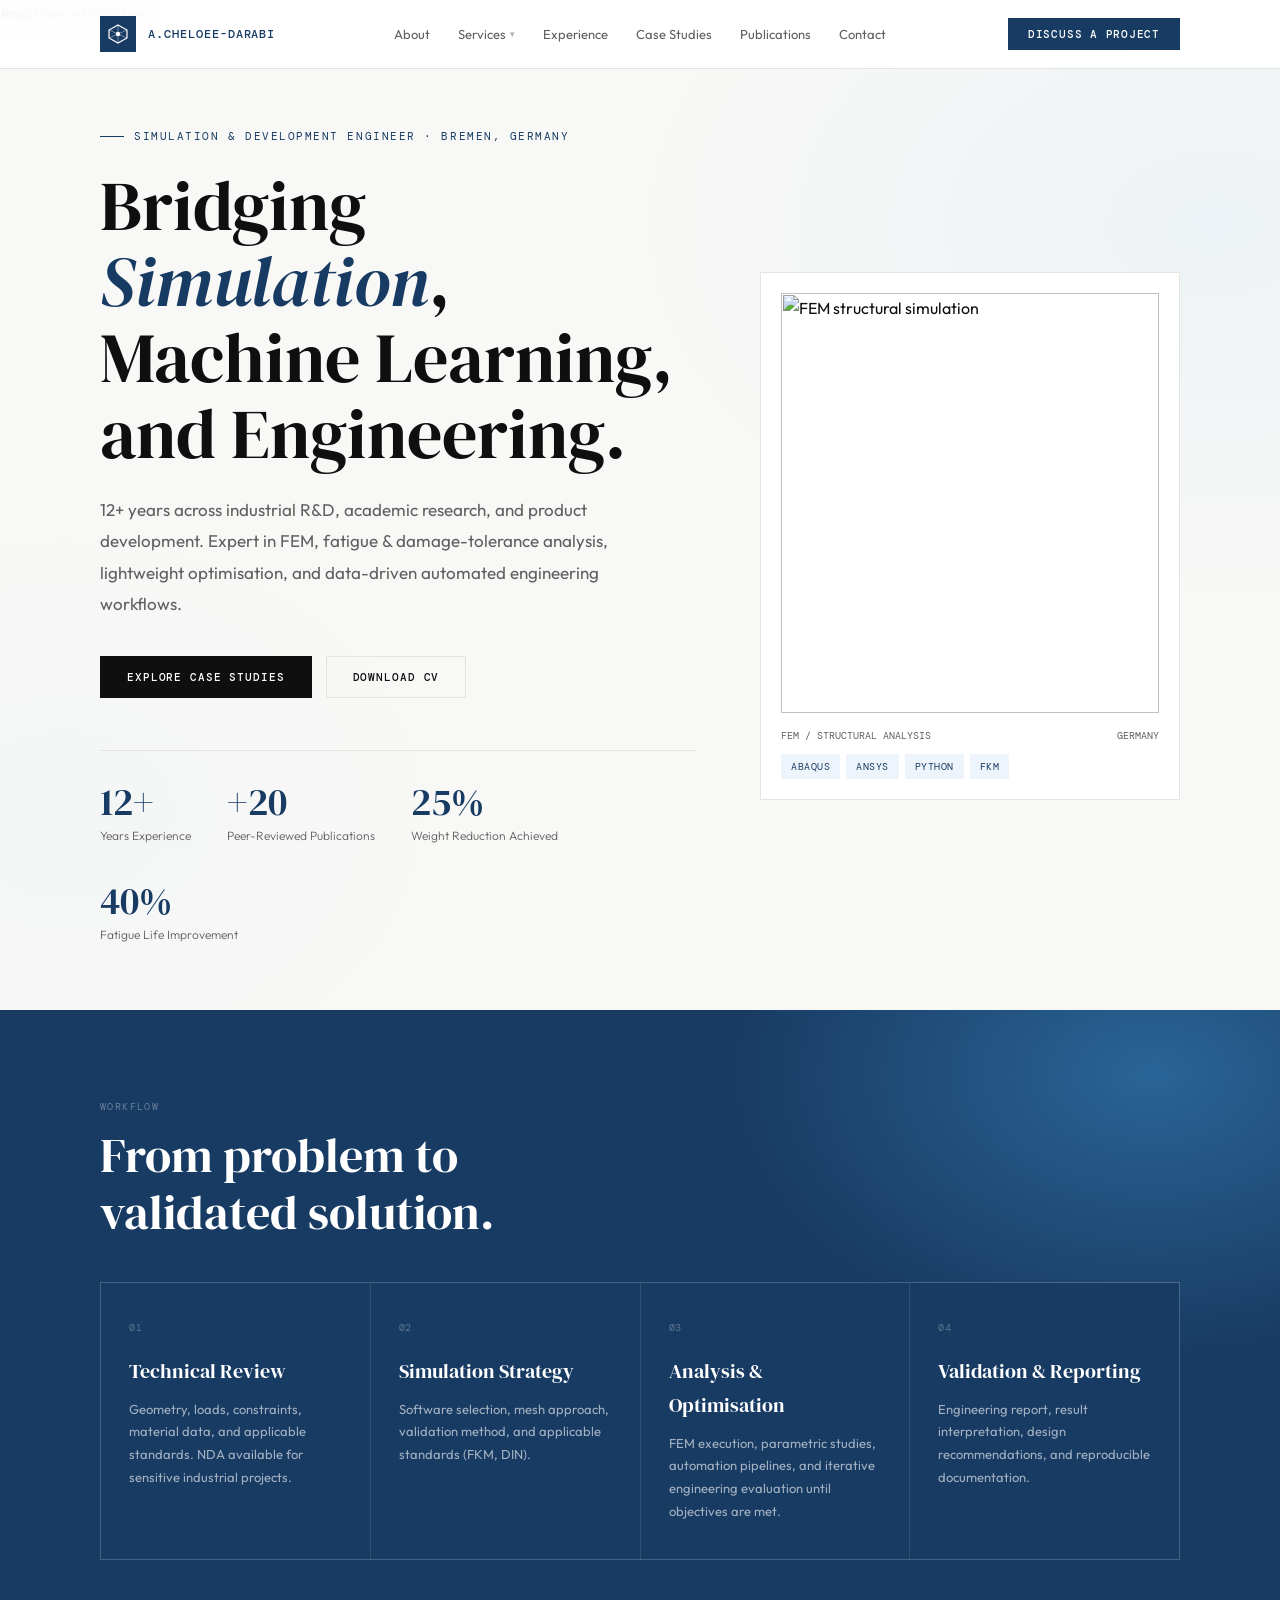
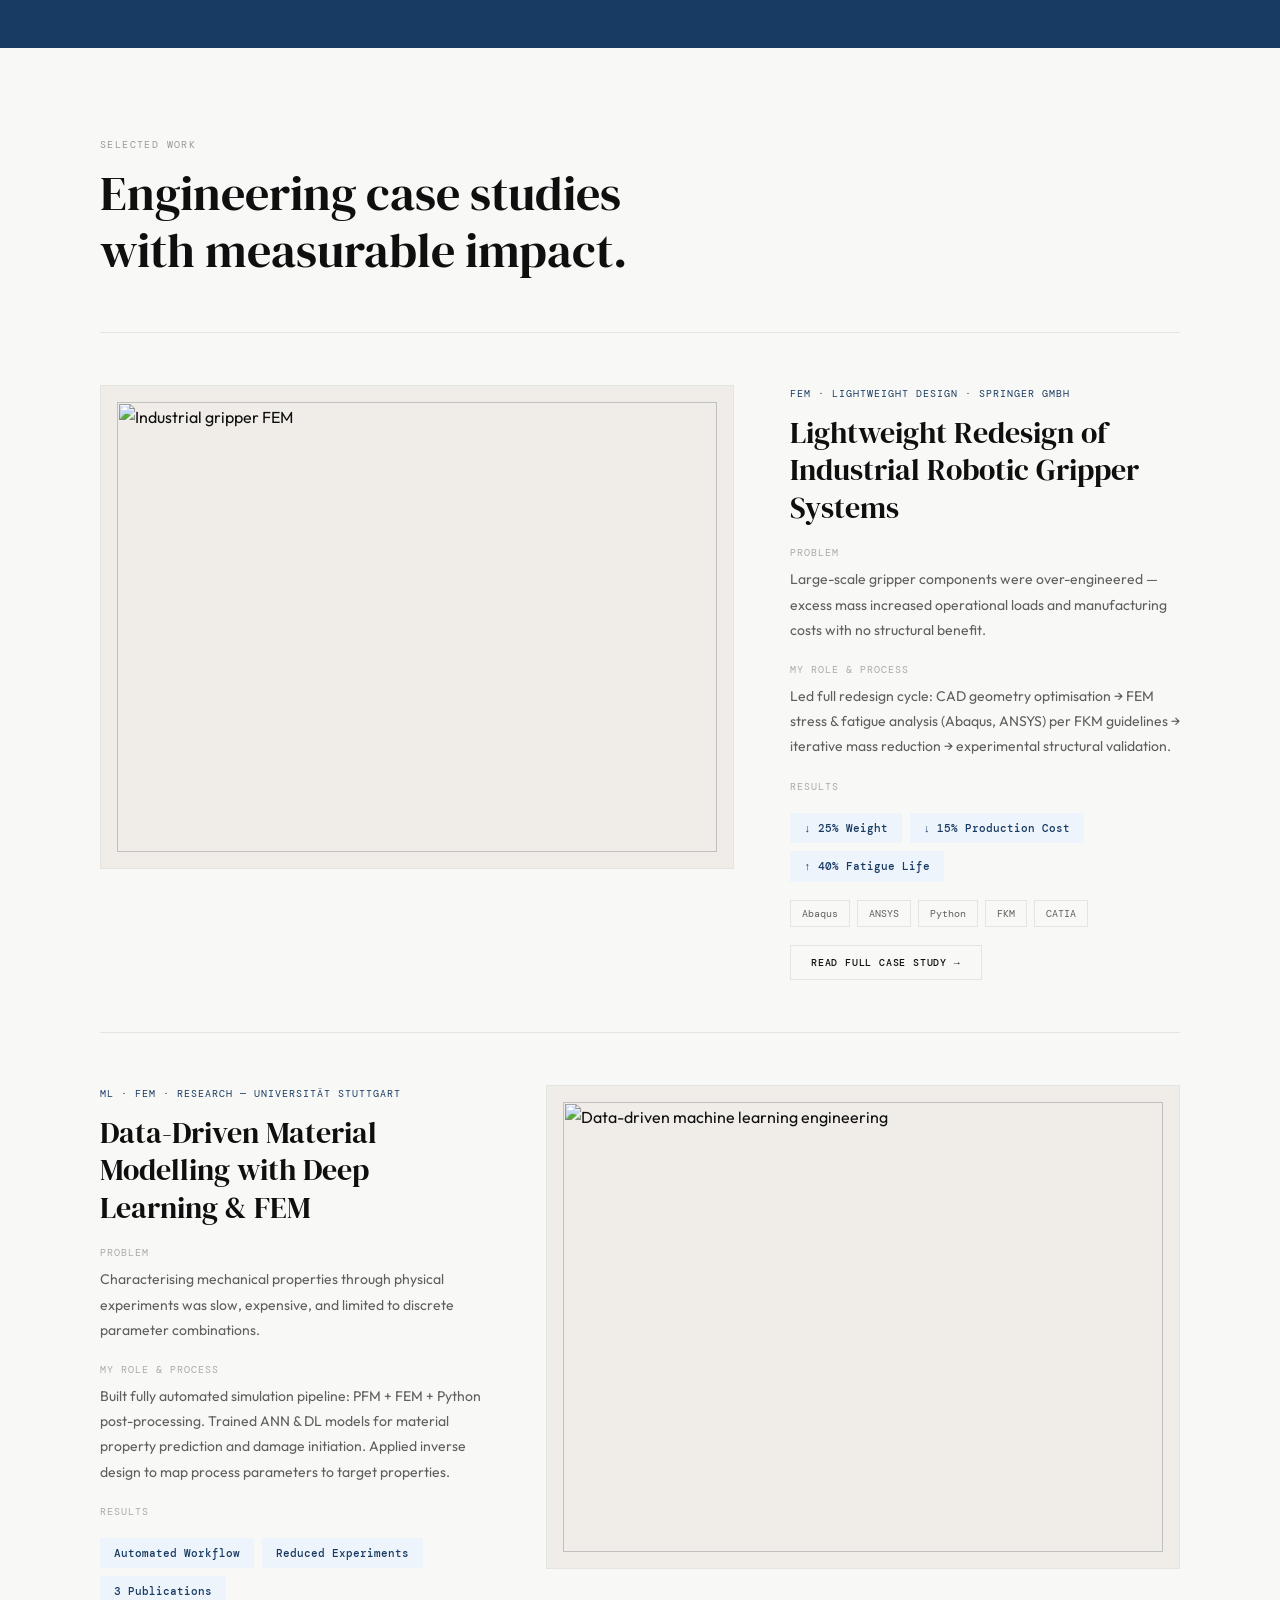
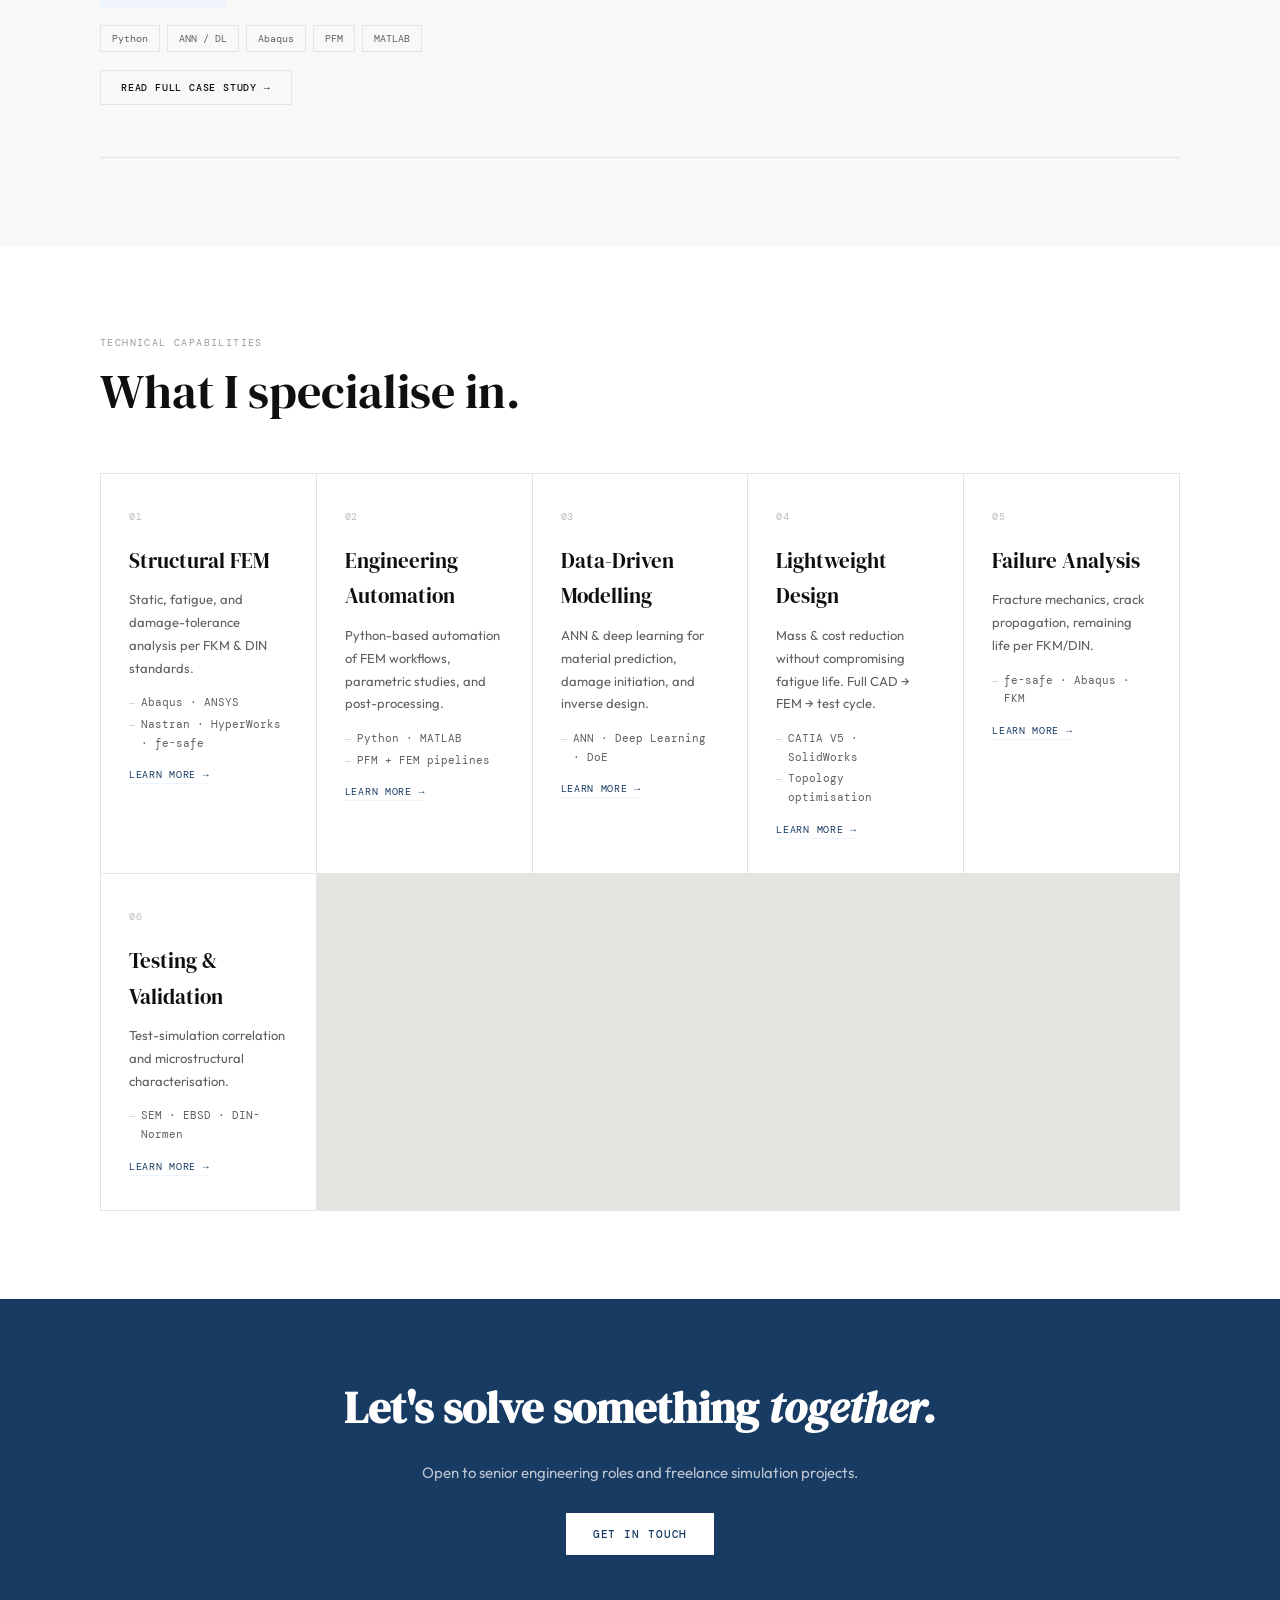
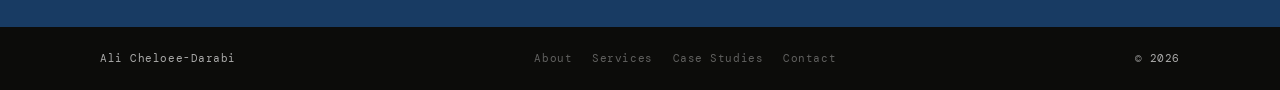
==== commit 4e1cf533: "Explain was added" ====
--- a/index.html
+++ b/index.html
@@ -1,6 +1,7 @@
+#add some thing here
 <!DOCTYPE html>
 <html lang="en">
-<head>
+<head> 
 <meta charset="UTF-8"/>
 <meta name="viewport" content="width=device-width, initial-scale=1.0"/>
 <title>Ali Cheloee-Darabi | Structural Simulation Engineer</title>
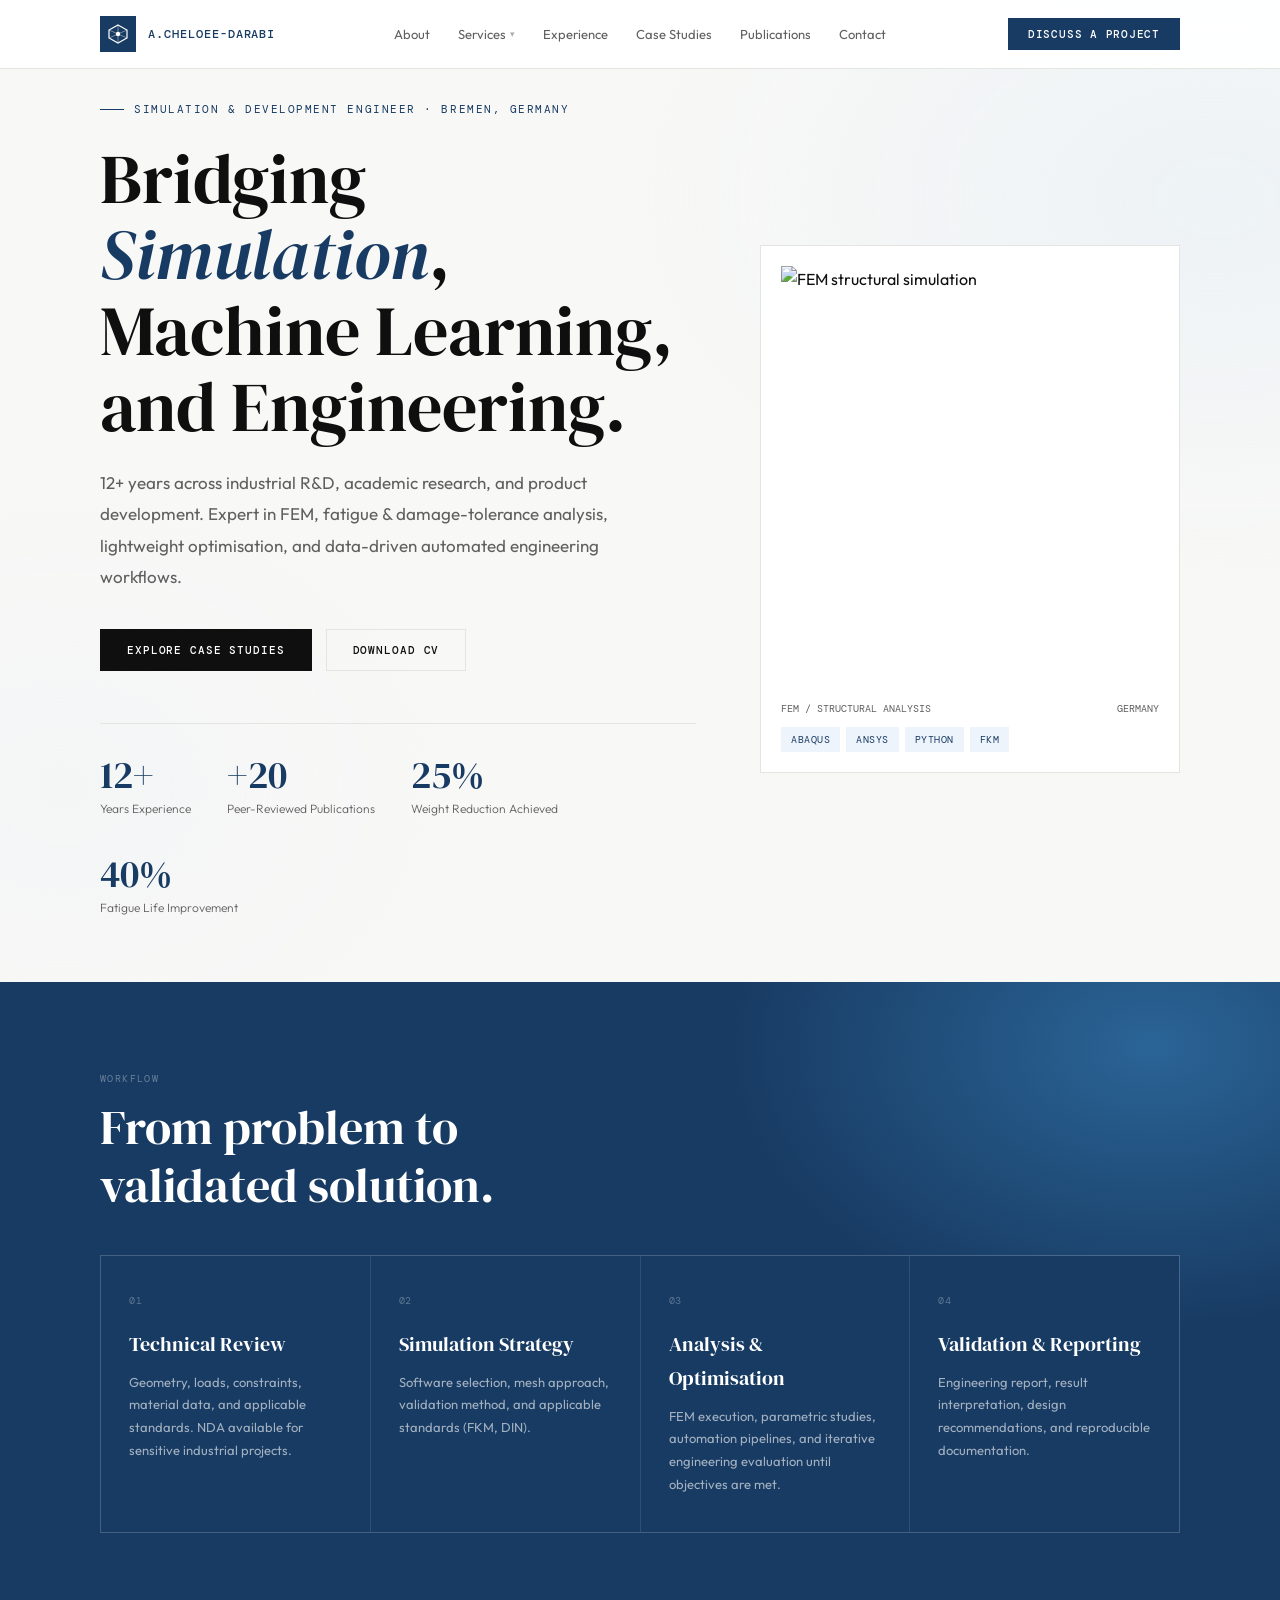
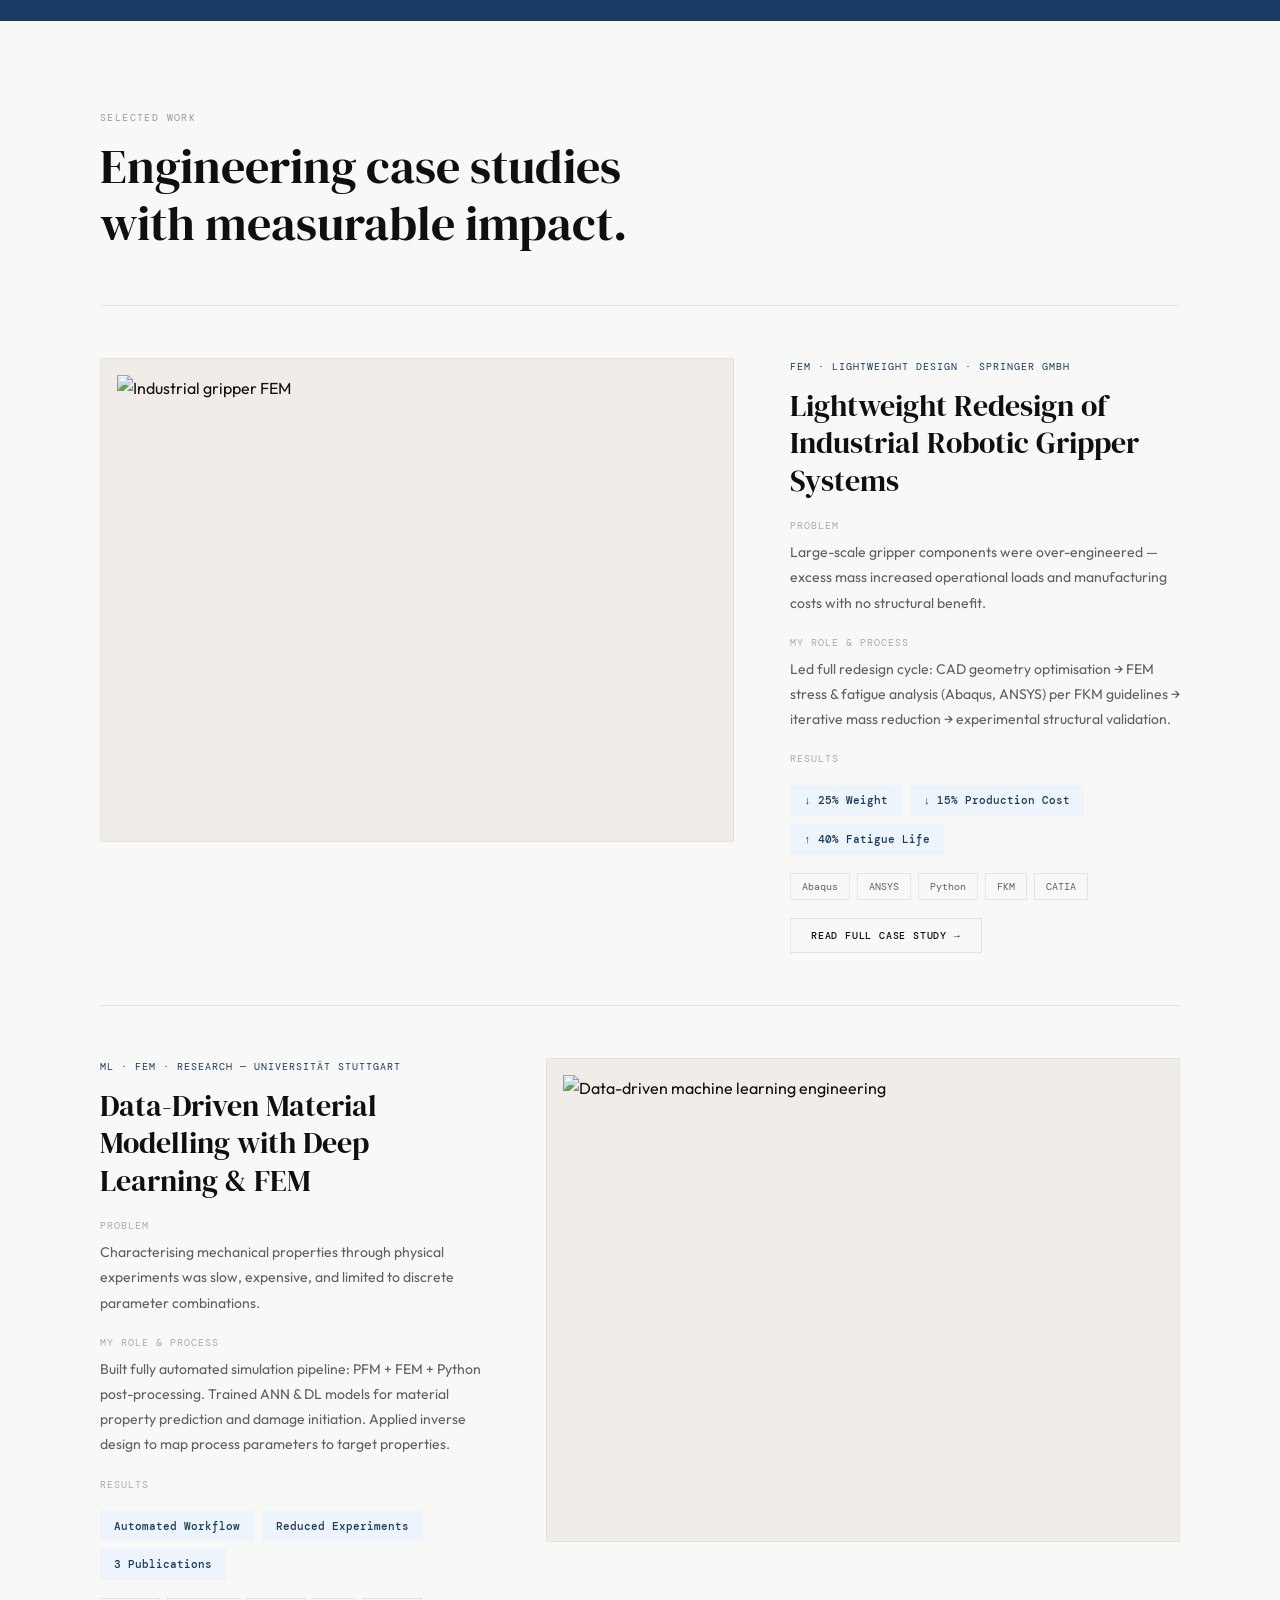
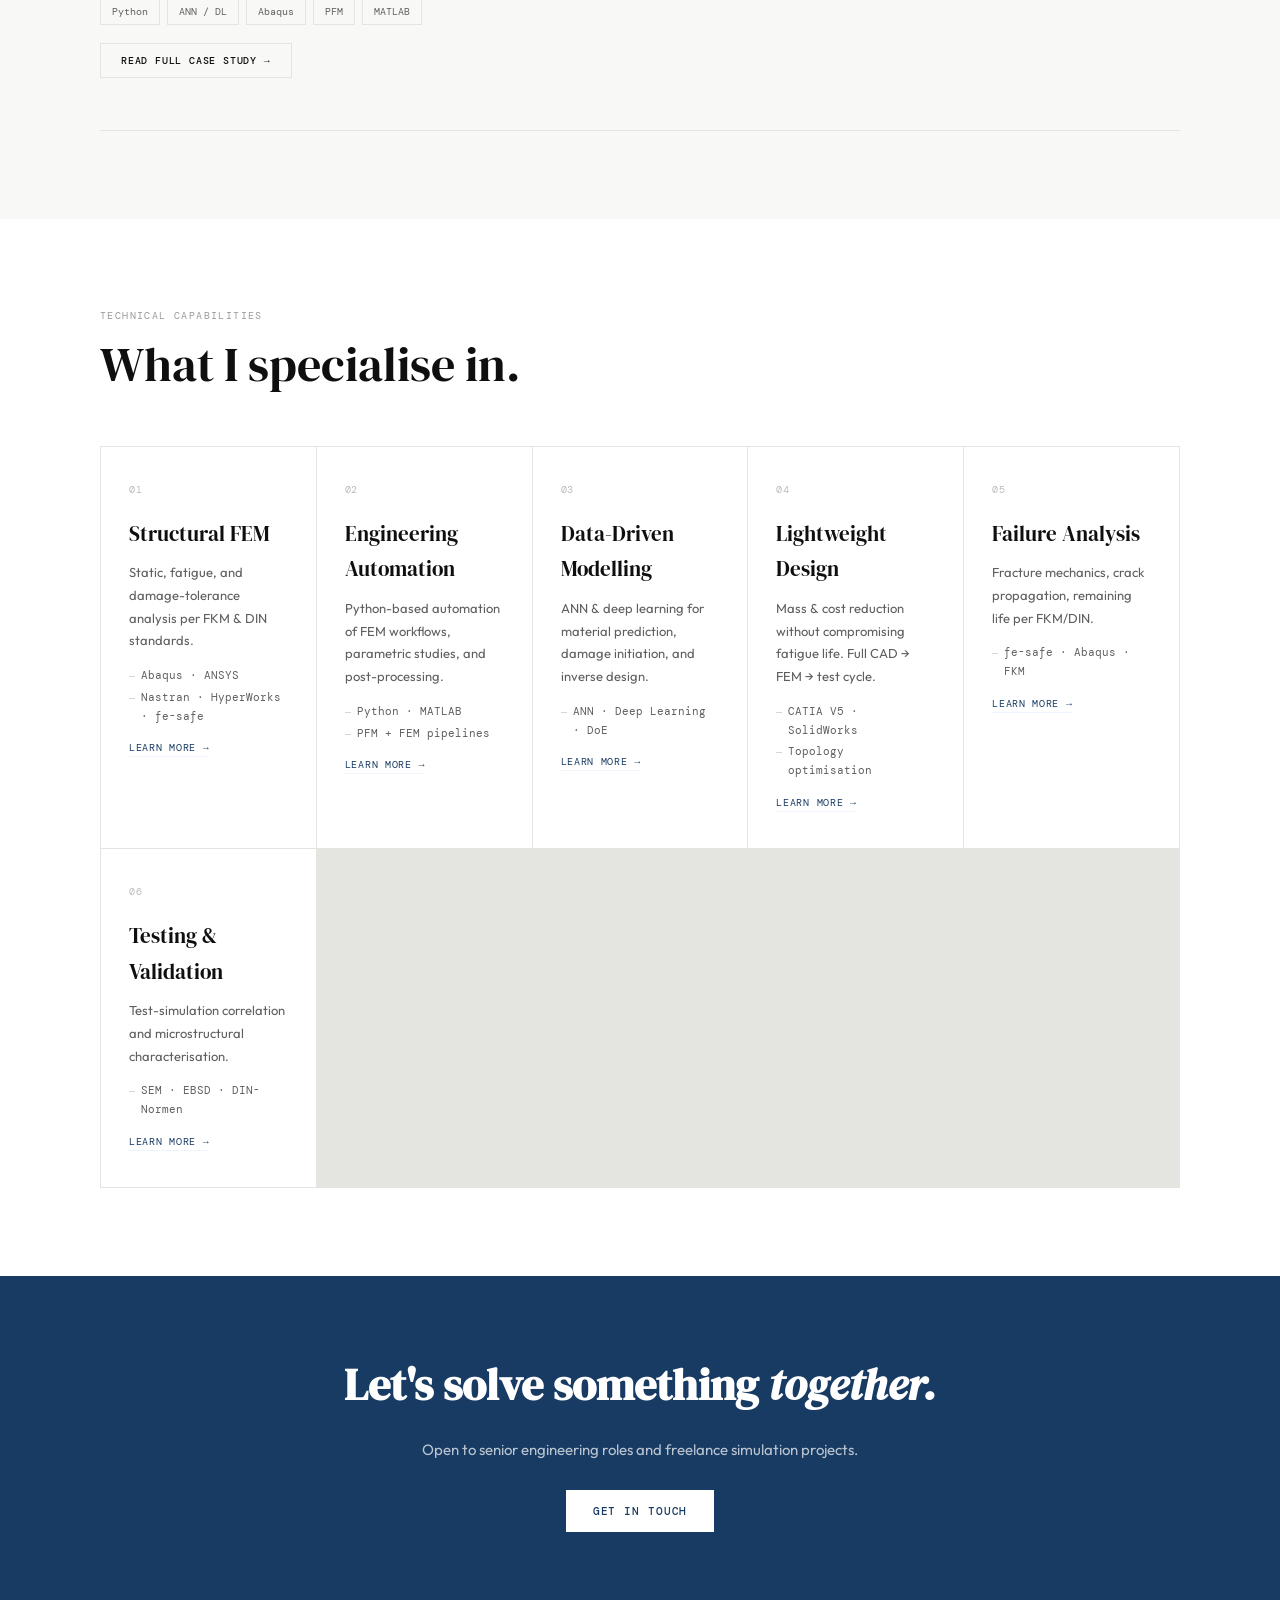
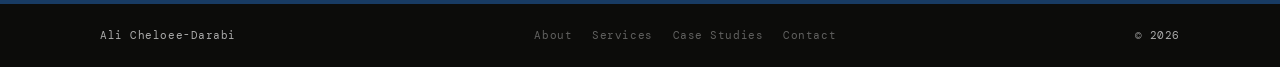
==== commit f91a401a: "delet" ====
--- a/index.html
+++ b/index.html
@@ -1,4 +1,3 @@
-#add some thing here
 <!DOCTYPE html>
 <html lang="en">
 <head> 
